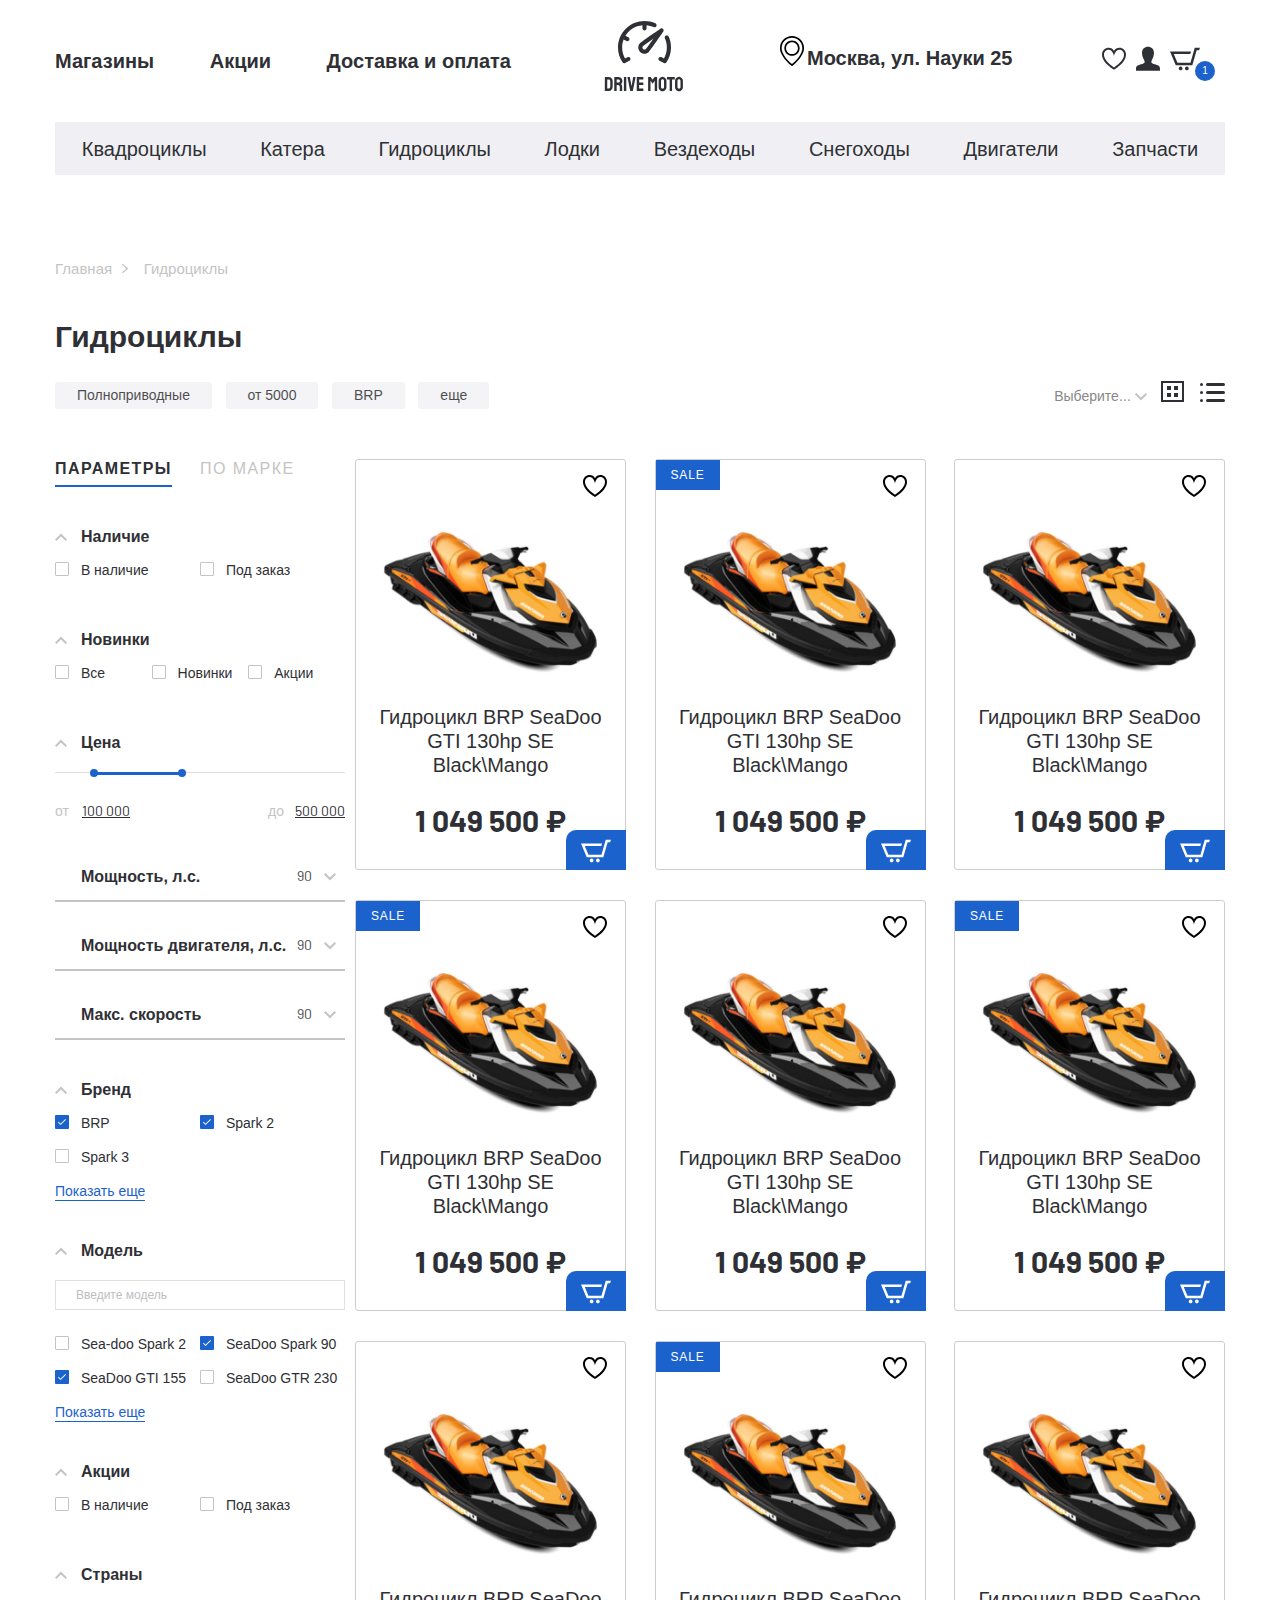
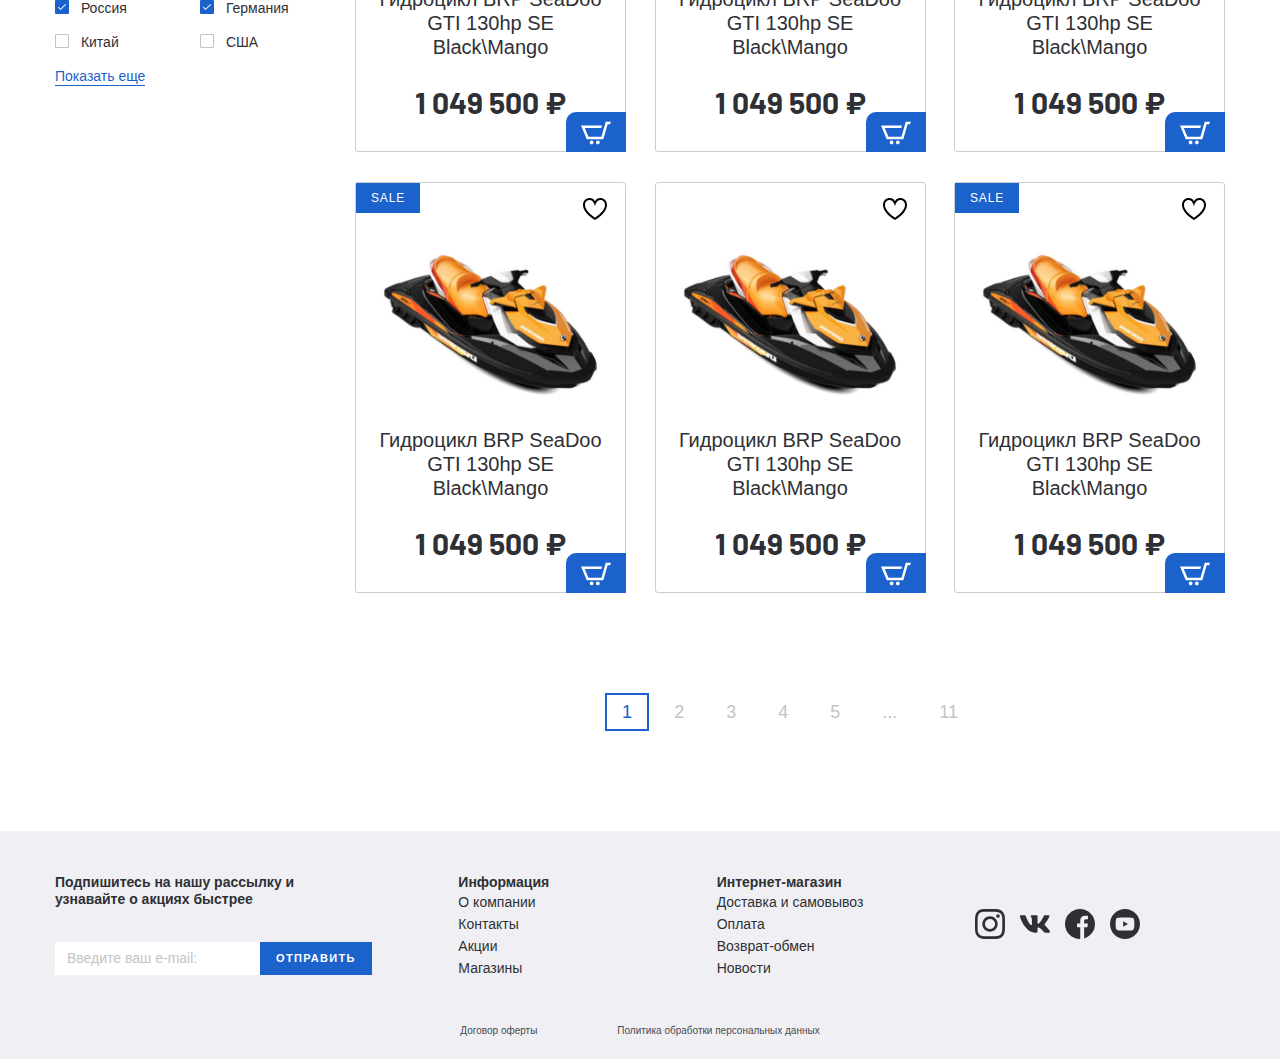
==== catalog.html @ 4fc5234a "add block with shares block at catalog.html" ====
<!DOCTYPE html>
<html lang="ru">

<head>
  <meta charset="UTF-8">
  <meta name="viewport" content="width=device-width, initial-scale=1.0">
  <meta http-equiv="X-UA-Compatible" content="ie=edge">
  <title>Document</title>
  <link href="https://fonts.googleapis.com/css2?family=Barlow:wght@400;700&display=swap" rel="stylesheet">
  <link rel="stylesheet" href="css/normalize.css">
  <link rel="stylesheet" href="css/slick.css">
  <link rel="stylesheet" href="css/fonts.css">
  <link rel="stylesheet" href="css/ion.rangeSlider.min.css">
  <link rel="stylesheet" href="css/jquery.formstyler.css">
  <link rel="stylesheet" href="css/jquery.formstyler.theme.css">
  <link rel="stylesheet" href="css/jquery.rateyo.min.css">
  <link rel="stylesheet" href="css/style.css">
  <link rel="stylesheet" href="css/style.css">
</head>

<body>

  <header class="header">
    <div class="header__top">
      <div class="container">
        <div class="header__top-inner">
          <nav class="menu">
            <ul class="menu__list">
              <li class="menu__item">
                <a class="menu__link" href="#">
                  Магазины
                </a>
              </li>
              <li class="menu__item">
                <a class="menu__link" href="#">
                  Акции
                </a>
              </li>
              <li class="menu__item">
                <a class="menu__link" href="#">
                  Доставка и оплата
                </a>
              </li>
            </ul>
          </nav>
          <a class="logo" href="#">
            <img class="logo__img" src="images/logo.svg" alt="">
          </a>
          <div class="header__box">
            <p class="header__adress">
              Москва, ул. Науки 25
            </p>
            <ul class="user-list">
              <li class="user-list__item">
                <a class="user-list__link" href="#">
                  <img src="images/heart.svg" alt="">
                </a>
              </li>
              <li class="user-list__item">
                <a class="user-list__link" href="#">
                  <img src="images/user.svg" alt="">
                </a>
              </li>
              <li class="user-list__item">
                <a class="user-list__link basket" href="#">
                  <img src="images/basket.svg" alt="">
                  <p class="basket__num">1</p>
                </a>
              </li>
            </ul>
          </div>
        </div>
      </div>
    </div>
    <div class="header__bottom">
      <div class="container">
        <ul class="menu-categories">
          <li class="menu-categories__item">
            <a class="menu-categories__link" href="#">Квадроциклы</a>
          </li>
          <li class="menu-categories__item">
            <a class="menu-categories__link" href="#">Катера</a>
          </li>
          <li class="menu-categories__item">
            <a class="menu-categories__link" href="#">Гидроциклы</a>
          </li>
          <li class="menu-categories__item">
            <a class="menu-categories__link" href="#">Лодки</a>
          </li>
          <li class="menu-categories__item">
            <a class="menu-categories__link" href="#">Вездеходы</a>
          </li>
          <li class="menu-categories__item">
            <a class="menu-categories__link" href="#">Снегоходы</a>
          </li>
          <li class="menu-categories__item">
            <a class="menu-categories__link" href="#">Двигатели</a>
          </li>
          <li class="menu-categories__item">
            <a class="menu-categories__link" href="#">Запчасти</a>
          </li>
        </ul>
      </div>
    </div>
  </header>

  <div class="breadcrumbs">
    <div class="container">
      <ul class="breadcrumbs__list">
        <li class="breadcrumbs__list-item">
          <a href="#">Главная</a>
        </li>
        <li class="breadcrumbs__list-item">
          <span>Гидроциклы</span>
        </li>
      </ul>
    </div>
  </div>

  <section class="catalog">
    <div class="container">
      <h2 class="catalog__title">
        Гидроциклы
      </h2>
      <div class="catalog__filter">
        <div class="catalog__filter-items">
          <button>Полноприводные</button>
          <button>от 5000</button>
          <button>BRP</button>
          <button>еще</button>
        </div>
        <div class="catalog__filter-btn">
          <select class="filter-style">
            <option value=""></option>
            <option value=""></option>
            <option value=""></option>
          </select>
          <button class="catalog__filter-btngrid">
            <svg width="23" height="21" viewBox="0 0 23 21" fill="none" xmlns="http://www.w3.org/2000/svg">
              <rect x="1" y="1" width="21" height="19" stroke="#2F3035" stroke-width="2" />
              <rect x="7" y="6" width="2" height="2" fill="#2F3035" stroke="#2F3035" stroke-width="2" />
              <rect x="7" y="13" width="2" height="2" fill="#2F3035" stroke="#2F3035" stroke-width="2" />
              <rect x="14" y="6" width="2" height="2" fill="#2F3035" stroke="#2F3035" stroke-width="2" />
              <rect x="14" y="13" width="2" height="2" fill="#2F3035" stroke="#2F3035" stroke-width="2" />
            </svg>
          </button>
          <button class="catalog__filter-btnline">
            <svg width="25" height="19" viewBox="0 0 25 19" fill="none" xmlns="http://www.w3.org/2000/svg">
              <g opacity="1">
                <rect x="6" width="19" height="3" rx="1.5" fill="#2F3035" />
                <rect x="6" y="8" width="19" height="3" rx="1.5" fill="#2F3035" />
                <rect x="6" y="16" width="19" height="3" rx="1.5" fill="#2F3035" />
                <rect width="3" height="3" rx="1.5" fill="#2F3035" />
                <rect y="8" width="3" height="3" rx="1.5" fill="#2F3035" />
                <rect y="16" width="3" height="3" rx="1.5" fill="#2F3035" />
              </g>
            </svg>
          </button>
        </div>
      </div>
      <div class="catalog__inner">
        <aside class="catalog__inner-aside aside-filter">
          <div class="tabs-wrapper">
            <div class="tabs aside-filter__tabs">
              <a class="tab aside-filter__tab tab--active" href="#"><span>Параметры</span></a>
              <a class="tab aside-filter__tab" href="#"><span>по марке</span></a>
            </div>
            <div class="tabs-container">
              <div class="tabs-content aside-filter__tabs-content tabs-content--active">

                <form class="aside-filter__form">
                  <ul class="aside-filter__list">
                    <li class="aside-filter__item-drop">
                      <p class="aside-filter__item-title filter__item-drop filter__item-drop--active">Наличие</p>
                      <div class="aside-filter__content">
                        <div class="aside-filter__content-box">
                          <label class="aside-filter__content-label">
                            <input class="filter-style" type="checkbox">
                            В наличие
                          </label>
                        </div>
                        <div class="aside-filter__content-box">
                          <label class="aside-filter__content-label">
                            <input class="filter-style" type="checkbox">
                            Под заказ
                          </label>
                        </div>
                      </div>
                    </li>
                    <li class="aside-filter__item-drop">
                      <p class="aside-filter__item-title filter__item-drop filter__item-drop--active">Новинки</p>
                      <div class="aside-filter__content aside-filter__content-radio">
                        <div class="aside-filter__content-box">
                          <label class="aside-filter__content-label">
                            <input class="filter-style" name="radio" type="radio">
                            Все
                          </label>
                        </div>
                        <div class="aside-filter__content-box">
                          <label class="aside-filter__content-label">
                            <input class="filter-style" name="radio" type="radio">
                            Новинки
                          </label>
                        </div>
                        <div class="aside-filter__content-box">
                          <label class="aside-filter__content-label">
                            <input class="filter-style" name="radio" type="radio">
                            Акции
                          </label>
                        </div>
                      </div>
                    </li>
                    <li class="aside-filter__item-drop">
                      <p class="aside-filter__item-title filter__item-drop filter__item-drop--active">Цена</p>
                      <div class="aside-filter__content">
                        <input type="text" class="js-range-slider" name="my_range" value="" data-min="100000" data-max="500000" data-from="150000" data-to="275000"/>
                      </div>
                    </li>
                    <li class="aside-filter__item-list">

                      <div class="filter__item-list">
                        <p class="filter__item-listtitle">
                          Мощность, л.с.
                        </p>
                        <select class="filter-style filter__item-listselect">
                          <option>90</option>
                          <option>130</option>
                          <option>154</option>
                          <option>230</option>
                        </select>
                      </div>
                      
                      <div class="filter__item-list">
                        <p class="filter__item-listtitle">
                          Мощность двигателя, л.с.
                        </p>
                        <select class="filter-style filter__item-listselect">
                          <option>90</option>
                          <option>130</option>
                          <option>154</option>
                          <option>230</option>
                        </select>
                      </div>

                      <div class="filter__item-list">
                        <p class="filter__item-listtitle">
                          Макс. скорость
                        </p>
                        <select class="filter-style filter__item-listselect">
                          <option>90</option>
                          <option>130</option>
                          <option>154</option>
                          <option>230</option>
                        </select>
                      </div>
                      
                    </li>


                    <li class="aside-filter__item-drop">
                      <p class="aside-filter__item-title filter__item-drop filter__item-drop--active">Бренд</p>
                      <div class="aside-filter__content">
                        <div class="aside-filter__content-box">
                          <label class="aside-filter__content-label">
                            <input class="filter-style" type="checkbox" checked>
                            BRP
                          </label>
                        </div>
                        <div class="aside-filter__content-box">
                          <label class="aside-filter__content-label">
                            <input class="filter-style" type="checkbox" checked>
                            Spark 2
                          </label>
                        </div>
                        <div class="aside-filter__content-box">
                          <label class="aside-filter__content-label">
                            <input class="filter-style" type="checkbox">
                            Spark 3
                          </label>
                        </div>
                        <div class="filter-more">
                          <button class="filter-more__btn" href="#">Показать еще</button>
                        </div>
                      </div>
                    </li>


                    <li class="aside-filter__item-drop">
                      <p class="aside-filter__item-title filter__item-drop filter__item-drop--active">Модель</p>
                      <div class="aside-filter__content">
                        <input class="filter-search" type="text" placeholder="Введите модель ">
                        <div class="aside-filter__content-box">
                          <label class="aside-filter__content-label">
                            <input class="filter-style" type="checkbox">
                            Sea-doo Spark 2
                          </label>
                        </div>
                        <div class="aside-filter__content-box">
                          <label class="aside-filter__content-label">
                            <input class="filter-style" type="checkbox" checked>
                            SeaDoo Spark 90 
                          </label>
                        </div>
                        <div class="aside-filter__content-box">
                          <label class="aside-filter__content-label">
                            <input class="filter-style" type="checkbox" checked>
                            SeaDoo GTI 155 
                          </label>
                        </div>
                        <div class="aside-filter__content-box">
                          <label class="aside-filter__content-label">
                            <input class="filter-style" type="checkbox">
                            SeaDoo GTR 230 
                          </label>
                        </div>
                        <div class="filter-more">
                          <button class="filter-more__btn" href="#">Показать еще</button>
                        </div>
                      </div>
                    </li>


                    <li class="aside-filter__item-drop">
                      <p class="aside-filter__item-title filter__item-drop filter__item-drop--active">Акции</p>
                      <div class="aside-filter__content">
                        <div class="aside-filter__content-box">
                          <label class="aside-filter__content-label">
                            <input class="filter-style" type="checkbox">
                            В наличие
                          </label>
                        </div>
                        <div class="aside-filter__content-box">
                          <label class="aside-filter__content-label">
                            <input class="filter-style" type="checkbox">
                            Под заказ
                          </label>
                        </div>
                      </div>
                    </li>


                    <li class="aside-filter__item-drop">
                      <p class="aside-filter__item-title filter__item-drop filter__item-drop--active">Страны</p>
                      <div class="aside-filter__content">
                        <div class="aside-filter__content-box">
                          <label class="aside-filter__content-label">
                            <input class="filter-style" type="checkbox" checked>
                            Россия
                          </label>
                        </div>
                        <div class="aside-filter__content-box">
                          <label class="aside-filter__content-label">
                            <input class="filter-style" type="checkbox" checked>
                            Германия
                          </label>
                        </div>
                        <div class="aside-filter__content-box">
                          <label class="aside-filter__content-label">
                            <input class="filter-style" type="checkbox">
                            Китай
                          </label>
                        </div>
                        <div class="aside-filter__content-box">
                          <label class="aside-filter__content-label">
                            <input class="filter-style" type="checkbox">
                            CША
                          </label>
                        </div>
                        <div class="filter-more">
                          <button class="filter-more__btn" href="#">Показать еще</button>
                        </div>
                      </div>
                    </li>
                  </ul>
                </form>

              </div>
              <div class="tabs-content aside-filter__tabs-content">content-2</div>
            </div>
          </div>
        </aside>
        <div class="catalog__inner-list">
          <div class="product-item__wrapper">
            <button class="product-item__favorite"></button>
            <button class="product-item__basket">
              <img src="images/basket-white.svg" alt="">
            </button>
            <a class="product-item__notify-link" href="#">
              <span>Сообщить о поступлении</span>
            </a>
            <a class="product-item" href="#">
              <p class="product-item__hover-text">
                посмотреть товар
              </p>
              <img class="product-item__img" src="images/content/gidrotsikl-1.png" alt="">
              <h4 class="product-item__title">
                Гидроцикл BRP SeaDoo GTI 130hp SE Black\Mango
              </h4>
              <p class="price product-item__price">
                1 049 500 ₽
              </p>
              <p class="product-item__notify-text">
                нет в наличии
              </p>
            </a>
          </div>
          <div class="product-item__wrapper">
            <button class="product-item__favorite"></button>
            <button class="product-item__basket">
              <img src="images/basket-white.svg" alt="">
            </button>
            <a class="product-item__notify-link" href="#">
              <span>Сообщить о поступлении</span>
            </a>
            <a class="product-item product-item--sale" href="#">
              <p class="product-item__hover-text">
                посмотреть товар
              </p>
              <img class="product-item__img" src="images/content/gidrotsikl-1.png" alt="">
              <h4 class="product-item__title">
                Гидроцикл BRP SeaDoo GTI 130hp SE Black\Mango
              </h4>
              <p class="price product-item__price">
                1 049 500 ₽
              </p>
              <p class="product-item__notify-text">
                нет в наличии
              </p>
            </a>
          </div>
          <div class="product-item__wrapper">
            <button class="product-item__favorite"></button>
            <button class="product-item__basket">
              <img src="images/basket-white.svg" alt="">
            </button>
            <a class="product-item__notify-link" href="#">
              <span>Сообщить о поступлении</span>
            </a>
            <a class="product-item" href="#">
              <p class="product-item__hover-text">
                посмотреть товар
              </p>
              <img class="product-item__img" src="images/content/gidrotsikl-1.png" alt="">
              <h4 class="product-item__title">
                Гидроцикл BRP SeaDoo GTI 130hp SE Black\Mango
              </h4>
              <p class="price product-item__price">
                1 049 500 ₽
              </p>
              <p class="product-item__notify-text">
                нет в наличии
              </p>
            </a>
          </div>
          <div class="product-item__wrapper">
            <button class="product-item__favorite"></button>
            <button class="product-item__basket">
              <img src="images/basket-white.svg" alt="">
            </button>
            <a class="product-item__notify-link" href="#">
              <span>Сообщить о поступлении</span>
            </a>
            <a class="product-item product-item--sale" href="#">
              <p class="product-item__hover-text">
                посмотреть товар
              </p>
              <img class="product-item__img" src="images/content/gidrotsikl-1.png" alt="">
              <h4 class="product-item__title">
                Гидроцикл BRP SeaDoo GTI 130hp SE Black\Mango
              </h4>
              <p class="price product-item__price">
                1 049 500 ₽
              </p>
              <p class="product-item__notify-text">
                нет в наличии
              </p>
            </a>
          </div>
          <div class="product-item__wrapper">
            <button class="product-item__favorite"></button>
            <button class="product-item__basket">
              <img src="images/basket-white.svg" alt="">
            </button>
            <a class="product-item__notify-link" href="#">
              <span>Сообщить о поступлении</span>
            </a>
            <a class="product-item" href="#">
              <p class="product-item__hover-text">
                посмотреть товар
              </p>
              <img class="product-item__img" src="images/content/gidrotsikl-1.png" alt="">
              <h4 class="product-item__title">
                Гидроцикл BRP SeaDoo GTI 130hp SE Black\Mango
              </h4>
              <p class="price product-item__price">
                1 049 500 ₽
              </p>
              <p class="product-item__notify-text">
                нет в наличии
              </p>
            </a>
          </div>
          <div class="product-item__wrapper">
            <button class="product-item__favorite"></button>
            <button class="product-item__basket">
              <img src="images/basket-white.svg" alt="">
            </button>
            <a class="product-item__notify-link" href="#">
              <span>Сообщить о поступлении</span>
            </a>
            <a class="product-item product-item--sale" href="#">
              <p class="product-item__hover-text">
                посмотреть товар
              </p>
              <img class="product-item__img" src="images/content/gidrotsikl-1.png" alt="">
              <h4 class="product-item__title">
                Гидроцикл BRP SeaDoo GTI 130hp SE Black\Mango
              </h4>
              <p class="price product-item__price">
                1 049 500 ₽
              </p>
              <p class="product-item__notify-text">
                нет в наличии
              </p>
            </a>
          </div>
          <div class="product-item__wrapper">
            <button class="product-item__favorite"></button>
            <button class="product-item__basket">
              <img src="images/basket-white.svg" alt="">
            </button>
            <a class="product-item__notify-link" href="#">
              <span>Сообщить о поступлении</span>
            </a>
            <a class="product-item" href="#">
              <p class="product-item__hover-text">
                посмотреть товар
              </p>
              <img class="product-item__img" src="images/content/gidrotsikl-1.png" alt="">
              <h4 class="product-item__title">
                Гидроцикл BRP SeaDoo GTI 130hp SE Black\Mango
              </h4>
              <p class="price product-item__price">
                1 049 500 ₽
              </p>
              <p class="product-item__notify-text">
                нет в наличии
              </p>
            </a>
          </div>
          <div class="product-item__wrapper">
            <button class="product-item__favorite"></button>
            <button class="product-item__basket">
              <img src="images/basket-white.svg" alt="">
            </button>
            <a class="product-item__notify-link" href="#">
              <span>Сообщить о поступлении</span>
            </a>
            <a class="product-item product-item--sale" href="#">
              <p class="product-item__hover-text">
                посмотреть товар
              </p>
              <img class="product-item__img" src="images/content/gidrotsikl-1.png" alt="">
              <h4 class="product-item__title">
                Гидроцикл BRP SeaDoo GTI 130hp SE Black\Mango
              </h4>
              <p class="price product-item__price">
                1 049 500 ₽
              </p>
              <p class="product-item__notify-text">
                нет в наличии
              </p>
            </a>
          </div>
          <div class="product-item__wrapper">
            <button class="product-item__favorite"></button>
            <button class="product-item__basket">
              <img src="images/basket-white.svg" alt="">
            </button>
            <a class="product-item__notify-link" href="#">
              <span>Сообщить о поступлении</span>
            </a>
            <a class="product-item" href="#">
              <p class="product-item__hover-text">
                посмотреть товар
              </p>
              <img class="product-item__img" src="images/content/gidrotsikl-1.png" alt="">
              <h4 class="product-item__title">
                Гидроцикл BRP SeaDoo GTI 130hp SE Black\Mango
              </h4>
              <p class="price product-item__price">
                1 049 500 ₽
              </p>
              <p class="product-item__notify-text">
                нет в наличии
              </p>
            </a>
          </div>
          <div class="product-item__wrapper">
            <button class="product-item__favorite"></button>
            <button class="product-item__basket">
              <img src="images/basket-white.svg" alt="">
            </button>
            <a class="product-item__notify-link" href="#">
              <span>Сообщить о поступлении</span>
            </a>
            <a class="product-item product-item--sale" href="#">
              <p class="product-item__hover-text">
                посмотреть товар
              </p>
              <img class="product-item__img" src="images/content/gidrotsikl-1.png" alt="">
              <h4 class="product-item__title">
                Гидроцикл BRP SeaDoo GTI 130hp SE Black\Mango
              </h4>
              <p class="price product-item__price">
                1 049 500 ₽
              </p>
              <p class="product-item__notify-text">
                нет в наличии
              </p>
            </a>
          </div>
          <div class="product-item__wrapper">
            <button class="product-item__favorite"></button>
            <button class="product-item__basket">
              <img src="images/basket-white.svg" alt="">
            </button>
            <a class="product-item__notify-link" href="#">
              <span>Сообщить о поступлении</span>
            </a>
            <a class="product-item" href="#">
              <p class="product-item__hover-text">
                посмотреть товар
              </p>
              <img class="product-item__img" src="images/content/gidrotsikl-1.png" alt="">
              <h4 class="product-item__title">
                Гидроцикл BRP SeaDoo GTI 130hp SE Black\Mango
              </h4>
              <p class="price product-item__price">
                1 049 500 ₽
              </p>
              <p class="product-item__notify-text">
                нет в наличии
              </p>
            </a>
          </div>
          <div class="product-item__wrapper">
            <button class="product-item__favorite"></button>
            <button class="product-item__basket">
              <img src="images/basket-white.svg" alt="">
            </button>
            <a class="product-item__notify-link" href="#">
              <span>Сообщить о поступлении</span>
            </a>
            <a class="product-item product-item--sale" href="#">
              <p class="product-item__hover-text">
                посмотреть товар
              </p>
              <img class="product-item__img" src="images/content/gidrotsikl-1.png" alt="">
              <h4 class="product-item__title">
                Гидроцикл BRP SeaDoo GTI 130hp SE Black\Mango
              </h4>
              <p class="price product-item__price">
                1 049 500 ₽
              </p>
              <p class="product-item__notify-text">
                нет в наличии
              </p>
            </a>
          </div>

          <div class="pagination">
            <ul class="pagination-list">
              <li class="pagination-list__item active"><a href="#">1</a></li>
              <li class="pagination-list__item"><a href="#">2</a></li>
              <li class="pagination-list__item"><a href="#">3</a></li>
              <li class="pagination-list__item"><a href="#">4</a></li>
              <li class="pagination-list__item"><a href="#">5</a></li>
              <li class="pagination-list__item pagination-list__item--dots"><span>...</span></li>
              <li class="pagination-list__item"><a href="#">11</a></li>
            </ul>
          </div>

        </div>

      </div>
    </div>
  </section>

  <footer class="footer">
    <div class="container">
      <div class="footer__top">
        <div class="footer__top-inner">
          <div class="footer__top-item footer__top-newsletter">
            <h6 class="footer__top-title">
              Подпишитесь на нашу рассылку
              и узнавайте о акциях быстрее
            </h6>
            <form class="footer-form">
              <input class="footer-form__input" type="text" placeholder="Введите ваш e-mail:">
              <button class="footer-form__btn" type="submit">Отправить</button>
            </form>
          </div>
          <div class="footer__top-item">
            <h6 class="footer__top-title">
              Информация
            </h6>
            <ul class="footer-list">
              <li class="footer-list__item"><a href="#">О компании</a></li>
              <li class="footer-list__item"><a href="#">Контакты</a></li>
              <li class="footer-list__item"><a href="#">Акции</a></li>
              <li class="footer-list__item"><a href="#">Магазины</a></li>
            </ul>
          </div>
          <div class="footer__top-item">
            <h6 class="footer__top-title">
              Интернет-магазин
            </h6>
            <ul class="footer-list">
              <li class="footer-list__item"><a href="#">Доставка и самовывоз</a></li>
              <li class="footer-list__item"><a href="#">Оплата</a></li>
              <li class="footer-list__item"><a href="#">Возврат-обмен</a></li>
              <li class="footer-list__item"><a href="#">Новости</a></li>
            </ul>
          </div>
          <div class="footer__top-item footer__top-social">
            <ul class="social-list">
              <li class="social-list__item">
                <a href="#">
                  <img src="images/instagram.svg" alt="">
                </a>
              </li>
              <li class="social-list__item">
                <a href="#">
                  <img src="images/vkontakte.svg" alt="">
                </a>
              </li>
              <li class="social-list__item">
                <a href="#">
                  <img src="images/facebook.svg" alt="">
                </a>
              </li>
              <li class="social-list__item">
                <a href="#">
                  <img src="images/youtube.svg" alt="">
                </a>
              </li>
            </ul>
          </div>
        </div>
      </div>
      <div class="footer__bottom">
        <a class="footer__bottom-link" href="">
          Договор оферты
        </a>
        <a class="footer__bottom-link" href="">
          Политика обработки персональных данных
        </a>
      </div>
    </div>
  </footer>

  <script src="https://ajax.googleapis.com/ajax/libs/jquery/3.4.1/jquery.min.js"></script>
  <script src="js/slick.min.js"></script>
  <script src="js/ion.rangeSlider.min.js"></script>
  <script src="js/jquery.formstyler.min.js"></script>
  <script src="js/jquery.rateyo.min.js"></script>
  <script src="js/main.js"></script>
</body>

</html>

<!-- <div class="tabs-wrapper">
  <div class="tabs">
    <a class="tab tab--active" href="#"></a>
  </div>
  <div class="tabs-container">
    <div class="tabs-content"></div>
  </div>
</div> -->
---- css/fonts.css ----
@font-face{
  font-family: 'SFProDisplay-Regular', sans-serif;
  src: url('../fonts/SFProDisplay-Regular.woff2') format(woff2),
       url('../fonts/SFProDisplay-Regular.woff2') format(woff);
  font-weight: 400;
  font-style: normal;
  font-display: swap;
}

@font-face{
  font-family: 'SFProDisplay-Medium', sans-serif;
  src: url('../fonts/SFProDisplay-Medium.woff2') format(woff2),
       url('../fonts/SFProDisplay-Medium.woff2') format(woff);
  font-weight: 500;
  font-style: normal;
  font-display: swap;
}

@font-face{
  font-family: 'SFProDisplay-Semibold', sans-serif;
  src: url('../fonts/SFProDisplay-Semibold.woff2') format(woff2),
       url('../fonts/SFProDisplay-Semibold.woff2') format(woff);
  font-weight: 600;
  font-style: normal;
  font-display: swap;
}

@font-face{
  font-family: 'SFProDisplay-Bold', sans-serif;
  src: url('../fonts/SFProDisplay-Bold.woff2') format(woff2),
       url('../fonts/SFProDisplay-Bold.woff2') format(woff);
  font-weight: 700;
  font-style: normal;
  font-display: swap;
}
---- css/ion.rangeSlider.min.css ----
/*!Ion.RangeSlider, 2.3.1, © Denis Ineshin, 2010 - 2019, IonDen.com, Build date: 2019-12-19 16:51:02*/.irs{position:relative;display:block;-webkit-touch-callout:none;-webkit-user-select:none;-khtml-user-select:none;-moz-user-select:none;-ms-user-select:none;user-select:none;font-size:12px;font-family:Arial,sans-serif}.irs-line{position:relative;display:block;overflow:hidden;outline:none !important}.irs-bar{position:absolute;display:block;left:0;width:0}.irs-shadow{position:absolute;display:none;left:0;width:0}.irs-handle{position:absolute;display:block;box-sizing:border-box;cursor:default;z-index:1}.irs-handle.type_last{z-index:2}.irs-min,.irs-max{position:absolute;display:block;cursor:default}.irs-min{left:0}.irs-max{right:0}.irs-from,.irs-to,.irs-single{position:absolute;display:block;top:0;left:0;cursor:default;white-space:nowrap}.irs-grid{position:absolute;display:none;bottom:0;left:0;width:100%;height:20px}.irs-with-grid .irs-grid{display:block}.irs-grid-pol{position:absolute;top:0;left:0;width:1px;height:8px;background:#000}.irs-grid-pol.small{height:4px}.irs-grid-text{position:absolute;bottom:0;left:0;white-space:nowrap;text-align:center;font-size:9px;line-height:9px;padding:0 3px;color:#000}.irs-disable-mask{position:absolute;display:block;top:0;left:-1%;width:102%;height:100%;cursor:default;background:rgba(0,0,0,0);z-index:2}.lt-ie9 .irs-disable-mask{background:#000;filter:alpha(opacity=0);cursor:not-allowed}.irs-disabled{opacity:.4}.irs-hidden-input{position:absolute !important;display:block !important;top:0 !important;left:0 !important;width:0 !important;height:0 !important;font-size:0 !important;line-height:0 !important;padding:0 !important;margin:0 !important;overflow:hidden;outline:none !important;z-index:-9999 !important;background:none !important;border-style:solid !important;border-color:transparent !important}.irs--flat{height:40px}.irs--flat.irs-with-grid{height:60px}.irs--flat .irs-line{top:25px;height:12px;background-color:#e1e4e9;border-radius:4px}.irs--flat .irs-bar{top:25px;height:12px;background-color:#ed5565}.irs--flat .irs-bar--single{border-radius:4px 0 0 4px}.irs--flat .irs-shadow{height:1px;bottom:16px;background-color:#e1e4e9}.irs--flat .irs-handle{top:22px;width:16px;height:18px;background-color:transparent}.irs--flat .irs-handle>i:first-child{position:absolute;display:block;top:0;left:50%;width:2px;height:100%;margin-left:-1px;background-color:#da4453}.irs--flat .irs-handle.state_hover>i:first-child,.irs--flat .irs-handle:hover>i:first-child{background-color:#a43540}.irs--flat .irs-min,.irs--flat .irs-max{top:0;padding:1px 3px;color:#999;font-size:10px;line-height:1.333;text-shadow:none;background-color:#e1e4e9;border-radius:4px}.irs--flat .irs-from,.irs--flat .irs-to,.irs--flat .irs-single{color:white;font-size:10px;line-height:1.333;text-shadow:none;padding:1px 5px;background-color:#ed5565;border-radius:4px}.irs--flat .irs-from:before,.irs--flat .irs-to:before,.irs--flat .irs-single:before{position:absolute;display:block;content:"";bottom:-6px;left:50%;width:0;height:0;margin-left:-3px;overflow:hidden;border:3px solid transparent;border-top-color:#ed5565}.irs--flat .irs-grid-pol{background-color:#e1e4e9}.irs--flat .irs-grid-text{color:#999}.irs--big{height:55px}.irs--big.irs-with-grid{height:70px}.irs--big .irs-line{top:33px;height:12px;background-color:white;background:linear-gradient(to bottom, #ddd -50%, white 150%);border:1px solid #ccc;border-radius:12px}.irs--big .irs-bar{top:33px;height:12px;background-color:#92bce0;border:1px solid #428bca;background:linear-gradient(to bottom, #ffffff 0%, #428bca 30%, #b9d4ec 100%);box-shadow:inset 0 0 1px 1px rgba(255,255,255,0.5)}.irs--big .irs-bar--single{border-radius:12px 0 0 12px}.irs--big .irs-shadow{height:1px;bottom:16px;background-color:rgba(66,139,202,0.5)}.irs--big .irs-handle{top:25px;width:30px;height:30px;border:1px solid rgba(0,0,0,0.3);background-color:#cbcfd5;background:linear-gradient(to bottom, white 0%, #B4B9BE 30%, white 100%);box-shadow:1px 1px 2px rgba(0,0,0,0.2),inset 0 0 3px 1px white;border-radius:30px}.irs--big .irs-handle.state_hover,.irs--big .irs-handle:hover{border-color:rgba(0,0,0,0.45);background-color:#939ba7;background:linear-gradient(to bottom, white 0%, #919BA5 30%, white 100%)}.irs--big .irs-min,.irs--big .irs-max{top:0;padding:1px 5px;color:white;text-shadow:none;background-color:#9f9f9f;border-radius:3px}.irs--big .irs-from,.irs--big .irs-to,.irs--big .irs-single{color:white;text-shadow:none;padding:1px 5px;background-color:#428bca;background:linear-gradient(to bottom, #428bca 0%, #3071a9 100%);border-radius:3px}.irs--big .irs-grid-pol{background-color:#428bca}.irs--big .irs-grid-text{color:#428bca}.irs--modern{height:55px}.irs--modern.irs-with-grid{height:55px}.irs--modern .irs-line{top:25px;height:5px;background-color:#d1d6e0;background:linear-gradient(to bottom, #e0e4ea 0%, #d1d6e0 100%);border:1px solid #a3adc1;border-bottom-width:0;border-radius:5px}.irs--modern .irs-bar{top:25px;height:5px;background:#20b426;background:linear-gradient(to bottom, #20b426 0%, #18891d 100%)}.irs--modern .irs-bar--single{border-radius:5px 0 0 5px}.irs--modern .irs-shadow{height:1px;bottom:21px;background-color:rgba(209,214,224,0.5)}.irs--modern .irs-handle{top:37px;width:12px;height:13px;border:1px solid #a3adc1;border-top-width:0;box-shadow:1px 1px 1px rgba(0,0,0,0.1);border-radius:0 0 3px 3px}.irs--modern .irs-handle>i:nth-child(1){position:absolute;display:block;top:-4px;left:1px;width:6px;height:6px;border:1px solid #a3adc1;background:white;transform:rotate(45deg)}.irs--modern .irs-handle>i:nth-child(2){position:absolute;display:block;box-sizing:border-box;top:0;left:0;width:10px;height:12px;background:#e9e6e6;background:linear-gradient(to bottom, white 0%, #e9e6e6 100%);border-radius:0 0 3px 3px}.irs--modern .irs-handle>i:nth-child(3){position:absolute;display:block;box-sizing:border-box;top:3px;left:3px;width:4px;height:5px;border-left:1px solid #a3adc1;border-right:1px solid #a3adc1}.irs--modern .irs-handle.state_hover,.irs--modern .irs-handle:hover{border-color:#7685a2;background:#c3c7cd;background:linear-gradient(to bottom, #ffffff 0%, #919ba5 30%, #ffffff 100%)}.irs--modern .irs-handle.state_hover>i:nth-child(1),.irs--modern .irs-handle:hover>i:nth-child(1){border-color:#7685a2}.irs--modern .irs-handle.state_hover>i:nth-child(3),.irs--modern .irs-handle:hover>i:nth-child(3){border-color:#48536a}.irs--modern .irs-min,.irs--modern .irs-max{top:0;font-size:10px;line-height:1.333;text-shadow:none;padding:1px 5px;color:white;background-color:#d1d6e0;border-radius:5px}.irs--modern .irs-from,.irs--modern .irs-to,.irs--modern .irs-single{font-size:10px;line-height:1.333;text-shadow:none;padding:1px 5px;background-color:#20b426;color:white;border-radius:5px}.irs--modern .irs-from:before,.irs--modern .irs-to:before,.irs--modern .irs-single:before{position:absolute;display:block;content:"";bottom:-6px;left:50%;width:0;height:0;margin-left:-3px;overflow:hidden;border:3px solid transparent;border-top-color:#20b426}.irs--modern .irs-grid{height:25px}.irs--modern .irs-grid-pol{background-color:#dedede}.irs--modern .irs-grid-text{color:silver;font-size:13px}.irs--sharp{height:50px;font-size:12px;line-height:1}.irs--sharp.irs-with-grid{height:57px}.irs--sharp .irs-line{top:30px;height:2px;background-color:black;border-radius:2px}.irs--sharp .irs-bar{top:30px;height:2px;background-color:#ee22fa}.irs--sharp .irs-bar--single{border-radius:2px 0 0 2px}.irs--sharp .irs-shadow{height:1px;bottom:21px;background-color:rgba(0,0,0,0.5)}.irs--sharp .irs-handle{top:25px;width:10px;height:10px;background-color:#a804b2}.irs--sharp .irs-handle>i:first-child{position:absolute;display:block;top:100%;left:0;width:0;height:0;border:5px solid transparent;border-top-color:#a804b2}.irs--sharp .irs-handle.state_hover,.irs--sharp .irs-handle:hover{background-color:black}.irs--sharp .irs-handle.state_hover>i:first-child,.irs--sharp .irs-handle:hover>i:first-child{border-top-color:black}.irs--sharp .irs-min,.irs--sharp .irs-max{color:white;font-size:14px;line-height:1;top:0;padding:3px 4px;opacity:.4;background-color:#a804b2;border-radius:2px}.irs--sharp .irs-from,.irs--sharp .irs-to,.irs--sharp .irs-single{font-size:14px;line-height:1;text-shadow:none;padding:3px 4px;background-color:#a804b2;color:white;border-radius:2px}.irs--sharp .irs-from:before,.irs--sharp .irs-to:before,.irs--sharp .irs-single:before{position:absolute;display:block;content:"";bottom:-6px;left:50%;width:0;height:0;margin-left:-3px;overflow:hidden;border:3px solid transparent;border-top-color:#a804b2}.irs--sharp .irs-grid{height:25px}.irs--sharp .irs-grid-pol{background-color:#dedede}.irs--sharp .irs-grid-text{color:silver;font-size:13px}.irs--round{height:50px}.irs--round.irs-with-grid{height:65px}.irs--round .irs-line{top:36px;height:4px;background-color:#dee4ec;border-radius:4px}.irs--round .irs-bar{top:36px;height:4px;background-color:#006cfa}.irs--round .irs-bar--single{border-radius:4px 0 0 4px}.irs--round .irs-shadow{height:4px;bottom:21px;background-color:rgba(222,228,236,0.5)}.irs--round .irs-handle{top:26px;width:24px;height:24px;border:4px solid #006cfa;background-color:white;border-radius:24px;box-shadow:0 1px 3px rgba(0,0,255,0.3)}.irs--round .irs-handle.state_hover,.irs--round .irs-handle:hover{background-color:#f0f6ff}.irs--round .irs-min,.irs--round .irs-max{color:#333;font-size:14px;line-height:1;top:0;padding:3px 5px;background-color:rgba(0,0,0,0.1);border-radius:4px}.irs--round .irs-from,.irs--round .irs-to,.irs--round .irs-single{font-size:14px;line-height:1;text-shadow:none;padding:3px 5px;background-color:#006cfa;color:white;border-radius:4px}.irs--round .irs-from:before,.irs--round .irs-to:before,.irs--round .irs-single:before{position:absolute;display:block;content:"";bottom:-6px;left:50%;width:0;height:0;margin-left:-3px;overflow:hidden;border:3px solid transparent;border-top-color:#006cfa}.irs--round .irs-grid{height:25px}.irs--round .irs-grid-pol{background-color:#dedede}.irs--round .irs-grid-text{color:silver;font-size:13px}.irs--square{height:50px}.irs--square.irs-with-grid{height:60px}.irs--square .irs-line{top:31px;height:4px;background-color:#dedede}.irs--square .irs-bar{top:31px;height:4px;background-color:black}.irs--square .irs-shadow{height:2px;bottom:21px;background-color:#dedede}.irs--square .irs-handle{top:25px;width:16px;height:16px;border:3px solid black;background-color:white;-webkit-transform:rotate(45deg);-ms-transform:rotate(45deg);transform:rotate(45deg)}.irs--square .irs-handle.state_hover,.irs--square .irs-handle:hover{background-color:#f0f6ff}.irs--square .irs-min,.irs--square .irs-max{color:#333;font-size:14px;line-height:1;top:0;padding:3px 5px;background-color:rgba(0,0,0,0.1)}.irs--square .irs-from,.irs--square .irs-to,.irs--square .irs-single{font-size:14px;line-height:1;text-shadow:none;padding:3px 5px;background-color:black;color:white}.irs--square .irs-grid{height:25px}.irs--square .irs-grid-pol{background-color:#dedede}.irs--square .irs-grid-text{color:silver;font-size:11px}
---- css/style.css ----
html{
  box-sizing: border-box;
}

*, *::before, *::after{
  box-sizing: inherit;
}

a{
  text-decoration: none;
  color: inherit;
  display: inline-block;
}

ul, 
li{
  margin: 0;
  padding: 0;
  list-style: none;
}

h1, h2, h3, h4, h5, h6{
  margin: 0;
}

p{
  margin: 0;
}

.page-section{
  margin-bottom: 80px;
}

body{
  color: #2F3035;
  font-family: 'SFProDisplay-Regular', sans-serif;
  font-size: 20px;
  line-height: 24px;
  font-weight: 400;
}

.container{
  max-width: 1200px;
  padding: 0 15px;
  margin: 0 auto;
}

.header__top-inner{
  display:flex;
  justify-content: space-between;
  align-items: center;
  min-height: 122px;
  font-family: 'SFProDisplay-Bold', sans-serif;
  font-weight: 700;
}

.menu__item{
  display: inline-block;
}

.menu__item + .menu__item{
  padding-left: 50px;
}

.header__box{
  display: flex;
}

.header__adress{
  margin-right: 60px;
  width: 265px;
  padding-left: 30px;
  position: relative;
}

.header__adress::before{
  content: "";
  position: absolute;
  background-image: url('../images/adress-icon.svg');
  width: 30px;
  height: 30px;
  left: 0;
  top: -10px;
}

.user-list__item{
  padding-right: 10px;
}

.user-list{
  margin-right: 15px;
  display: flex;
  align-items: center;
}

.basket{
  position: relative;
}

.basket__num{
  position: absolute;
  font-family: 'SFProDisplay-Medium', sans-serif;
  font-weight: 500;
  color: #fff;
  font-size: 10px;
  line-height: 20px;
  width: 20px;
  height: 20px;
  background-color: #1C62CD;
  border-radius: 50%;
  text-align: center;
  bottom: -5px;
  right: -15px;
}

.header__bottom{
  margin-bottom: 80px;
}

.menu-categories{
  background-color: #F0F0F4;
  display: flex;
  justify-content: space-around;
  align-items: center;
  min-height: 53px;
}

.menu-categories__link{
  transition: all .3s;
  font-weight: 400;
  padding: 15px 0 14px;
  position: relative;
}

.menu-categories__link::before{
  content: "";
  position: absolute;
  width: 0;
  right: 0;
  background-color: #1C62CD;
  height: 3px;
  bottom: -2px;
  transition: all .3s;
  left: auto;
}

.menu-categories__link:hover{
  color: #000;
}

.menu-categories__link:hover::before{
  width: 100%;
  right: auto;
  left: 0;
}

.banner-section__inner{
  display: flex;
  justify-content: space-between;
}

.banner-section__slider{
  max-width: 870px;
}

.banner-section__slider-btn,
.product-slider__slider-btn{
  position: absolute;
  top: 50%;
  transform: translateY(-50%);
  background-color: transparent;
  border: none;
  margin: 0;
  padding: 0;
  z-index: 5;
  cursor: pointer;
}

.banner-section__slider-btnprev{
  left: 20px;
}

.banner-section__slider-btnnext{
  right: 20px;
}

.slick-dots{
  position: absolute;
  bottom: 40px;
  left: 0;
  right: 0;
  text-align: center;
}

.slick-dots li{
  display: inline-block;
  padding: 0 5px;
}

.slick-dots button{
  padding: 0;
  font-size: 0;
  margin: 0;
  width: 11px;
  height: 11px;
  border: 1px solid #fff;
  border-radius: 50%;
  background-color: transparent;
}

.slick-active li button{
  background-color: #fff;
}

.sale-item{
  max-width: 265px;
  text-align: center;
  border: 1px solid #CDCDCD;
  border-radius: 3px;
  display: flex;
  flex-direction: column;
  justify-content: space-between;
}

.sale-item__top{
  display: flex;
  justify-content: space-between;
  align-items: flex-start;
}

.sale-item__info{
  color: #fff;
  background-color: #1C62CD;
  padding: 8px 20px;
  text-transform: uppercase;
  font-size: 12px;
  line-height: 15px;
  letter-spacing: 0.1em;
}

.sale-item__price{
  text-align: right;
}

.price{
  font-family: 'Barlow', sans-serif;
  position: relative;
}

.sale-item__price-new{
  font-weight: 700;
  font-size: 27px;
  color: #1C62CD;
  line-height: 32px;
  margin-right: 6px;
  padding-right: 20px;
}

.sale-item__price-new::after{
  content: '';
  background-image: url('../images/icons-price.svg');
  position: absolute;
  right: 0;
  top: 8px;
  width: 15px;
  height: 18px;
}

.sale-item__price-old{
  font-weight: 400;
  font-size: 14px;
  line-height: 17px;
  color: #C4C4C4;
  margin-right: 15px;
  background-image: url('../images/old-line.svg');
  padding: 2px 5px;
  background-repeat: no-repeat;
  display: inline-block;
}

.sale-item__price-old::after{
  content: '';
  background-image: url('../images/icons-price-old.svg');
  position: absolute;
  right: -10px;
  top: 8px;
  width: 8px;
  height: 10px;
}

.sale-item__footer{
  background-color: #F0F0F4;
  padding: 25px 20px;
  font-size: 18px;
  line-height: 21px;
}

.sale-item__footer span{
  color: #1C62CD;
  display: block;
  font-weight: 700;
  font-family: 'Barlow', sans-serif;
}

.sale-item__title{
  font-family: 'SFProDisplay-Bold', sans-serif;
  font-weight: 700;
  font-size: 18px;
  line-height: 21px;
  margin-bottom: 7px;
}

.banner-section__slider-img{
  object-fit: cover;
  min-height: 400px;
}

.sale-item__img{
  object-fit: contain;
}

.search__tabs{
  margin-bottom: 25px;
}

.search__tabs-item{
  padding: 11px 26px 12px;
}

.search__tabs-item.tab--active{
  border-radius: 5px;
  background: #F0F0F4;
  font-weight: 700;
  font-family: 'SFProDisplay-Semibold', sans-serif;
}

.tabs-content{
  display: none;
}

.tabs-content.tabs-content--active{
  display: block;
}

.search__content-form{
  display: flex;
}

.search__content-input{
  background: #F0F0F4;
  border-radius: 3px;
  padding: 5px 20px;
  border: none; 
  font-size: 16px;
  line-height: 19px;
  width: 100%;
}

.search__content-input::placeholder{
  color: #656464;
}

.search__content-btn{
  font-weight: bold;
  font-size: 14px;
  line-height: 17px;
  letter-spacing: 0.12em;
  text-transform: uppercase;
  color: #fff;
  font-family: 'SFProDisplay-Semibold', sans-serif;
  background: #1C62CD;
  border-radius: 3px;
  padding: 17px 41px;
  border: none;
  margin-left: -3px;
}

.categories__inner{
  display: flex;
  justify-content: space-between;
  flex-wrap: wrap;
}

.categories__item{
  margin-bottom: 30px;
  border: 1px solid #CDCDCD;
  border-radius: 3px;
  width: 370px;
  display: flex;
  padding: 20px 20px 16px;
  justify-content: space-between;
  transition: all .3s;
}

.categories__item-info{
  width: 50%;
  display: flex;
  flex-direction: column;
  justify-content: space-between;
}

.categories__item-img{
  text-align: center;
  width: 50%;
}

.categories__item-img img{
  text-align: center;
  max-width: 100%;
}

.categories__item-title{
  font-weight: bold;
  font-size: 23px;
  line-height: 28px;
  font-family: 'Barlow', sans-serif;
  transition: all .3s;
}

.categories__item:hover{
  box-shadow: 3px 3px 20px rgba(50, 50, 50, 0.25);
}

.categories__item:hover .categories__item-title{
  color: #1C62CD;
}


.categories__item-text{
  font-size: 14px;
  line-height: 17px;
  color: #C4C4C4;
}

.categories__item-text::after{
  content: url('../images/link-arrow.svg');
  padding-left: 2px;
}

.product-item__wrapper{
  position: relative;
  width: 271px;
}

.product-item{
  min-height: 400px;
  border: 1px solid #CDCDCD;
  border-radius: 3px;
  position: relative;
  text-align: center;
  padding: 52px 20px 31px;
  width: 271px;
  transition: all .3s;
}

.product-item__title{
  font-weight: normal;
  padding: 14px 0 25px;
}

.product-item__favorite{
  position: absolute;
  top: 16px;
  right: 19px;
  width: 24px;
  height: 22px;
  background-color: transparent;
  border: none;
  outline: none;
  z-index: 5;
}

.product-item__favorite::before{
  content: '';
  position: absolute;
  width: 24px;
  height: 22px;
  top: 0;
  left:0;
  background-image: url('../images/favorite.svg');
}

.product-item__favorite--active::before{
  background-image: url('../images/favorite-active.svg');
}

.product-item__price{
  font-weight: bold;
  font-size: 30px;
  line-height: 36px; 
}

.product-item__basket{
  position: absolute;
  width: 60px;
  height: 40px;
  background-color: #1C62CD;
  border-radius: 10px 0px 0px 0px;
  bottom: 0;
  right: 0;
  border: none;
  padding-top: 7px;
  cursor: pointer;
  z-index: 10;
}

.product-item__hover-text{
  padding: 18px 21px;
  background-color: rgba(255, 255, 255, .9);
  box-shadow: 0px 0px 15px rgba(0, 0, 0, 0.2);
  border-radius: 3px;
  /* display: inline-block; */
  position: absolute;
  top: 30%;
  opacity: 0;
  transition: all .3s;
}

.product-item:hover .product-item__hover-text{
  opacity: 1;
  color: #2F3035;
}

.product-item:hover{
  box-shadow: 3px 3px 20px rgba(50, 50, 50, 0.25);
  color: #1C62CD;
}

.product-item:hover:hover .product-item__notify-text{
  color: #2F3035;
}

.product-item--sale::before{
  content: "SALE";
  padding: 8px 15px;
  background-color: #1C62CD;
  position: absolute;
  left: 0;
  top: 0;
  text-transform: uppercase;
  color: #fff;
  font-size: 12px;
  line-height: 14px;
  letter-spacing: 0.07em;
}

.product-item__wrapper.product-item__not-available .product-item__price{
  display: none;
}

.product-item__notify-text{
  display: none;
  font-size: 18px;
  font-weight: 700;
  line-height: 21px;
}

.product-item__wrapper.product-item__not-available .product-item__notify-text{
  display: block;
}

.product-item__wrapper.product-item__not-available .product-item__basket{
  display: none;
}

.product-item__notify-link{
  display: none;
}

.product-item__wrapper.product-item__not-available .product-item__title{
  padding-bottom: 13px;
}

.product-item__wrapper.product-item__not-available .product-item__notify-link{
  display: block;
  position: absolute;
  bottom: 20px;
  left: 0;
  right: 0;
  font-size: 16px;
  line-height: 19px;
  text-align: center;
  color: #1C62CD;
}

.product-item__wrapper.product-item__not-available .product-item__notify-link span{
  border-bottom: 1px solid #1C62CD;
}

.product__title{
  font-weight: bold;
  font-size: 25px;
  line-height: 30px;
  font-family: 'Barlow', sans-serif;
  margin-bottom: 25px;
}

.products__tab +.products__tab {
  margin-left: 50px;

}

.products__tabs{
  margin-bottom: 25px;
}

.products__tab{
  padding-bottom: 10px;
}

.products__tab.tab--active{
  border-bottom: 2px solid #1C62CD;
}

.product-slider__slider-btnprev{
  left: -40px;
}

.product-slider__slider-btnnext{
  right: -40px;
}

.product__more{
  text-align: center;
  margin: 35px 0 0;
}

.products{
  margin-bottom: 80px;
}

.product__more-link{
line-height: 18px;
letter-spacing: 0.12em;
font-size: 15px;
text-transform: uppercase;
background: #F0F0F4;
padding: 16px 43px;
}

.banner{
  margin-bottom: 80px;
}

.footer{
  background: #F0F0F4;
}

.footer__bottom{
  padding: 46px 0 22px;
  display: flex;
  justify-content: center;
}

.footer__bottom-link{
  line-height: 12px;
  color: #48494D;
  font-size: 10px;
  margin: 0 40px;
}

.footer__top{
  padding-top: 43px;
}

.footer__top-inner{
  display: flex;
  justify-content: space-between;
}

.footer__top-newsletter.footer__top-item{
  width: 295px;
  margin-right: 50px;
}

.footer__top-title{
  font-weight: bold;
  font-size: 14px;
  line-height: 17px;
}

.footer-form{
  margin-top: 34px;
  display: flex;
  justify-content: space-between;
}

.footer-form__input{
  background-color: white;
  border: none;
  line-height: 17px;
  font-size: 14px;
  padding: 0 12px;
}

.footer-form__input::placeholder{
  color: #C4C4C4;
}

  .footer-form__btn{
    text-transform: uppercase;
    padding: 10px 16px;
    border: none;
    background-color: #1C62CD;
    color: white;
    font-weight: 600;
    font-size: 11px;
    line-height: 13px;
    letter-spacing: 0.12em;
    font-family: 'SFProDisplay-Bold', sans-serif;
}

.footer__top-item{
  width: 200px;
}

.footer-list{
  font-size: 14px;
  line-height: 22px;
}

.footer__top-social.footer__top-item{
  width: 250px;
}

.social-list{
  display: flex;
  align-items: center;
  height: 100%;

}

.social-list__item + .social-list__item{
  margin-left: 15px;
}

.breadcrumbs{
  margin-bottom: 40px;
}

.breadcrumbs__list-item{
  display: inline-block;
  padding-right: 16px;
  margin-right: 10px;
  position: relative;
  line-height: 18px;
  font-size: 15px;
  color: #C4C4C4;
}

.breadcrumbs__list-item::after{
  content: "";
  position: absolute;
  right: 0;
  background-image: url('../images/link-arrow.svg');
  width: 6px;
  height: 9px;
  bottom: 5px;
}

.breadcrumbs__list-item:last-child::after{
  display: none;
}

.catalog{
  margin-bottom: 100px;
}

.catalog__title{
  font-weight: bold;
  font-family: 'SFProDisplay-Bold', sans-serif;
  font-size: 30px;
  line-height: 36px;
  margin-bottom: 26px;
}

.catalog__filter{
  display: flex;
  justify-content: space-between;
  margin-bottom: 50px;
}

.catalog__filter-items button{
  font-size: 14px;
  line-height: 17px;
  opacity: 0.7;
  background: #F0F0F4;
  border-radius: 3px;
  border: none;
  padding: 5px 22px;
  cursor: pointer;
}

.catalog__filter-items button + button{
  margin-left: 8px;
}

.catalog__filter-btn button{
  background-color: transparent;
  border: none;
  cursor: pointer;
  margin: 0;
  padding: 0;
}

.catalog__filter-btn button + button {
  margin-left: 10px;
}

button.catalog__filter-btngrid{
  
}

button.catalog__filter-btnline{

}

.catalog__inner{
  display: flex;
}

.catalog__inner-aside{
  min-width: 290px;
  margin-right: 10px;
}

.catalog__inner-list{
  display: flex;
  justify-content: space-between;
  flex-wrap: wrap;
}

.catalog__inner-list .product-item__wrapper{
  margin-bottom: 30px;
}

.product-item__img{
  max-width: 100%;
}

.pagination{
  width: 100%;
  margin-top: 70px;
}

.pagination-list{
  display: flex;
  justify-content: center;
}

.pagination-list__item{
  padding: 6px 15px;
  border: 2px solid transparent;
  margin: 0 4px;
  font-size: 18px;
  line-height: 22px;
  color: #C4C4C4;
}

.pagination-list__item.active{
  border: 2px solid #1C62CD;
  color: #1C62CD;
}

.pagination-list__item a{
  display: block;
}

.aside-filter__tabs{
  display: flex;
  justify-content: space-between;
}

.aside-filter__tab{
  font-weight: 400;
  font-size: 16px;
  line-height: 19px;
  letter-spacing: 0.09em;
  text-transform: uppercase;
  color: #C4C4C4;
  width: 50%;
}

.aside-filter__tab.tab--active{
  color: #2F3035;
  font-weight: bold;
  font-family: 'SFProDisplay-Bold', sans-serif;
}

.aside-filter__tab.tab--active span{
  display: inline-block;
  border-bottom: 2px solid #1C62CD;
  padding-bottom: 7px;
}

.aside-filter__item-drop{
  margin: 40px 0;
}

.aside-filter__item-title{
  font-family: 'SFProDisplay-Semibold', sans-serif;
  font-weight: 600;
  font-size: 16px;
  line-height: 19px;
  padding-left: 26px;
}

.filter__item-drop{
  position: relative;
  cursor: pointer;
}

.filter__item-drop::before{
  content: "";
  background-image: url('../images/arrow-down.svg');
  position: absolute;
  left: 0;
  bottom: 5px;
  width: 12px;
  height: 8px;
  transform: rotate(0deg);
}


.filter__item-drop--active::before{
  transform: rotate(180deg);
}

.aside-filter__content{
  display: flex;
  flex-wrap: wrap;
  margin-top: 10px;
}

.aside-filter__content-box{
  width: 50%;  
  margin-bottom: 10px;
}

.aside-filter__content-label {
  font-size: 14px;
  cursor: pointer;
  line-height: 17px;
}

.jq-checkbox, .jq-radio{
  background: #fff;
  width: 14px;
  height: 14px;
  border: 1px solid #c4c4c4;
  border-radius: 1px;
  box-shadow: none;
  vertical-align: -1px;
  margin: 0 8px 0 0;
}

.jq-checkbox.checked, .jq-radio.checked{
  background: #1C62CD;
  border: none;
}

.jq-checkbox.checked .jq-checkbox__div{
  width: 8px;
  height: 6px;
  margin: 4px 0 0 3px;
  border-bottom: none;
  border-left: none;
  transform: rotate(0);
  background-image: url('../images/checked-icon.svg')
}

.jq-radio.checked .jq-radio__div{
  width: 0;
  height: 0;
  margin: 0;
  border-radius: 0;
  background: transparent;
  box-shadow: none;
}

.aside-filter__content.aside-filter__content-radio{
  flex-wrap: nowrap;
}

.irs--flat{
  width: 100%;
  margin-top: -15px;
}


.irs--flat .irs-from, .irs--flat .irs-to, .irs--flat .irs-single {
  display: none;
}

.irs--flat .irs-min, .irs--flat .irs-max{
  top: 55px;
  padding: 0;
  font-size: 14px;
  line-height: 17px;
  text-decoration-line: underline;
  color: #2F3035;
  font-family: 'Barlow', sans-serif;
  text-shadow: none;
  background-color: transparent;
  border-radius: 0;
  visibility: visible !important;
  padding-left: 27px;
}

.irs-min::before,
.irs-max::before{
  position: absolute;
  line-height: 17px;
  font-size: 14px;
  text-decoration: none;
  color: #C4C4C4;
  left: 0;
}

.irs-min::before{
  content: 'от'
}

.irs-max::before{
  content: 'до'
}

.irs--flat .irs-line {
  top: 25px;
  height: 1px;
  background-color: #E0E0E0;
  border-radius: 0;
}

.irs--flat .irs-bar {
  top: 25px;
  height: 3px;
  background-color: #1C62CD;
}

.irs--flat .irs-handle {
  top: 22px;
  width: 8px;
  height: 8px;
  background-color:  #1C62CD;
  border-radius: 50%;
}

.irs--flat .irs-handle>i:first-child,
.irs--flat .irs-handle.state_hover>i:first-child, .irs--flat .irs-handle:hover>i:first-child{
  background-color: transparent;
}

.aside-filter__item-list{
 margin: 46px 0 40px;
}

.filter__item-list{
  padding-top: 34px;
  border-bottom: 2px solid #C4C4C4;;
  display: flex;
  justify-content: space-between;
}

.filter__item-listtitle{
  font-family: 'SFProDisplay-Semibold', sans-serif;
  font-weight: 600;
  font-size: 16px;
  line-height: 19px;
  padding-bottom: 14px;
  padding-left: 26px;
}

.filter__item-listselect{
  line-height: 17px;
  font-size: 14px;
  color: #48494D;
  font-family: 'Barlow', sans-serif;
}

.jq-selectbox__select {
  line-height: 17px;
  font-size: 14px;
  color: #48494D;
  font-family: 'Barlow', sans-serif;

  height: 20px;
  padding: 0 25px 0 10px;

  border-radius: 0;
  background: transparent;
  box-shadow: none;


  text-shadow: none;
  border: none;
}

.jq-selectbox__trigger-arrow{
  position: absolute;
  top: 14px;
  right: 12px;
  width: 0;
  height: 0;
  border: none;
}

.jq-selectbox__trigger {
  background-image: url(../images/arrow-down.svg);
  bottom: 5px;
  width: 12px;
  height: 8px;
  border-left: none;
  top: 6px;
  right: 9px;
}

.jq-selectbox__select:hover,
.jq-selectbox__select:active{
  background: transparent;
  box-shadow: none;
}

.jq-selectbox.focused .jq-selectbox__select {
  border: none;
}

.jq-selectbox li:hover{
  background: rgba(107, 126, 172, 0.05);
  color: rgba(0, 0, 0, 0.6);
}

.jq-selectbox li.selected{
  background: rgba(107, 126, 172, 0.05);
  color: rgba(0, 0, 0, 0.6);
}

.jq-selectbox li{
  color: rgba(0, 0, 0, 0.6);
}

.jq-selectbox__dropdown{
  border-radius: 0;
  padding-top: 15px;
}

.filter-more {
  width: 100%;
}

.filter-more__btn {
  line-height: 17px;
  font-size: 14px;
  color: #1C62CD;
  border: none;
  border-bottom: solid 1px #1C62CD;
  background-color: transparent;
  padding: 0;
}

.filter-search {
  width: 100%;
  border: 1px solid #E0E0E0;
  height: 30px;
  padding: 0 20px;
  font-size: 12px;
  line-height: 14px;
  margin-top: 10px;
  margin-bottom: 20px;
}

.filter-search::placeholder {
  color: #BDBEC2;
}
---- css/style.css ----
html{
  box-sizing: border-box;
}

*, *::before, *::after{
  box-sizing: inherit;
}

a{
  text-decoration: none;
  color: inherit;
  display: inline-block;
}

ul, 
li{
  margin: 0;
  padding: 0;
  list-style: none;
}

h1, h2, h3, h4, h5, h6{
  margin: 0;
}

p{
  margin: 0;
}

.page-section{
  margin-bottom: 80px;
}

body{
  color: #2F3035;
  font-family: 'SFProDisplay-Regular', sans-serif;
  font-size: 20px;
  line-height: 24px;
  font-weight: 400;
}

.container{
  max-width: 1200px;
  padding: 0 15px;
  margin: 0 auto;
}

.header__top-inner{
  display:flex;
  justify-content: space-between;
  align-items: center;
  min-height: 122px;
  font-family: 'SFProDisplay-Bold', sans-serif;
  font-weight: 700;
}

.menu__item{
  display: inline-block;
}

.menu__item + .menu__item{
  padding-left: 50px;
}

.header__box{
  display: flex;
}

.header__adress{
  margin-right: 60px;
  width: 265px;
  padding-left: 30px;
  position: relative;
}

.header__adress::before{
  content: "";
  position: absolute;
  background-image: url('../images/adress-icon.svg');
  width: 30px;
  height: 30px;
  left: 0;
  top: -10px;
}

.user-list__item{
  padding-right: 10px;
}

.user-list{
  margin-right: 15px;
  display: flex;
  align-items: center;
}

.basket{
  position: relative;
}

.basket__num{
  position: absolute;
  font-family: 'SFProDisplay-Medium', sans-serif;
  font-weight: 500;
  color: #fff;
  font-size: 10px;
  line-height: 20px;
  width: 20px;
  height: 20px;
  background-color: #1C62CD;
  border-radius: 50%;
  text-align: center;
  bottom: -5px;
  right: -15px;
}

.header__bottom{
  margin-bottom: 80px;
}

.menu-categories{
  background-color: #F0F0F4;
  display: flex;
  justify-content: space-around;
  align-items: center;
  min-height: 53px;
}

.menu-categories__link{
  transition: all .3s;
  font-weight: 400;
  padding: 15px 0 14px;
  position: relative;
}

.menu-categories__link::before{
  content: "";
  position: absolute;
  width: 0;
  right: 0;
  background-color: #1C62CD;
  height: 3px;
  bottom: -2px;
  transition: all .3s;
  left: auto;
}

.menu-categories__link:hover{
  color: #000;
}

.menu-categories__link:hover::before{
  width: 100%;
  right: auto;
  left: 0;
}

.banner-section__inner{
  display: flex;
  justify-content: space-between;
}

.banner-section__slider{
  max-width: 870px;
}

.banner-section__slider-btn,
.product-slider__slider-btn{
  position: absolute;
  top: 50%;
  transform: translateY(-50%);
  background-color: transparent;
  border: none;
  margin: 0;
  padding: 0;
  z-index: 5;
  cursor: pointer;
}

.banner-section__slider-btnprev{
  left: 20px;
}

.banner-section__slider-btnnext{
  right: 20px;
}

.slick-dots{
  position: absolute;
  bottom: 40px;
  left: 0;
  right: 0;
  text-align: center;
}

.slick-dots li{
  display: inline-block;
  padding: 0 5px;
}

.slick-dots button{
  padding: 0;
  font-size: 0;
  margin: 0;
  width: 11px;
  height: 11px;
  border: 1px solid #fff;
  border-radius: 50%;
  background-color: transparent;
}

.slick-active li button{
  background-color: #fff;
}

.sale-item{
  max-width: 265px;
  text-align: center;
  border: 1px solid #CDCDCD;
  border-radius: 3px;
  display: flex;
  flex-direction: column;
  justify-content: space-between;
}

.sale-item__top{
  display: flex;
  justify-content: space-between;
  align-items: flex-start;
}

.sale-item__info{
  color: #fff;
  background-color: #1C62CD;
  padding: 8px 20px;
  text-transform: uppercase;
  font-size: 12px;
  line-height: 15px;
  letter-spacing: 0.1em;
}

.sale-item__price{
  text-align: right;
}

.price{
  font-family: 'Barlow', sans-serif;
  position: relative;
}

.sale-item__price-new{
  font-weight: 700;
  font-size: 27px;
  color: #1C62CD;
  line-height: 32px;
  margin-right: 6px;
  padding-right: 20px;
}

.sale-item__price-new::after{
  content: '';
  background-image: url('../images/icons-price.svg');
  position: absolute;
  right: 0;
  top: 8px;
  width: 15px;
  height: 18px;
}

.sale-item__price-old{
  font-weight: 400;
  font-size: 14px;
  line-height: 17px;
  color: #C4C4C4;
  margin-right: 15px;
  background-image: url('../images/old-line.svg');
  padding: 2px 5px;
  background-repeat: no-repeat;
  display: inline-block;
}

.sale-item__price-old::after{
  content: '';
  background-image: url('../images/icons-price-old.svg');
  position: absolute;
  right: -10px;
  top: 8px;
  width: 8px;
  height: 10px;
}

.sale-item__footer{
  background-color: #F0F0F4;
  padding: 25px 20px;
  font-size: 18px;
  line-height: 21px;
}

.sale-item__footer span{
  color: #1C62CD;
  display: block;
  font-weight: 700;
  font-family: 'Barlow', sans-serif;
}

.sale-item__title{
  font-family: 'SFProDisplay-Bold', sans-serif;
  font-weight: 700;
  font-size: 18px;
  line-height: 21px;
  margin-bottom: 7px;
}

.banner-section__slider-img{
  object-fit: cover;
  min-height: 400px;
}

.sale-item__img{
  object-fit: contain;
}

.search__tabs{
  margin-bottom: 25px;
}

.search__tabs-item{
  padding: 11px 26px 12px;
}

.search__tabs-item.tab--active{
  border-radius: 5px;
  background: #F0F0F4;
  font-weight: 700;
  font-family: 'SFProDisplay-Semibold', sans-serif;
}

.tabs-content{
  display: none;
}

.tabs-content.tabs-content--active{
  display: block;
}

.search__content-form{
  display: flex;
}

.search__content-input{
  background: #F0F0F4;
  border-radius: 3px;
  padding: 5px 20px;
  border: none; 
  font-size: 16px;
  line-height: 19px;
  width: 100%;
}

.search__content-input::placeholder{
  color: #656464;
}

.search__content-btn{
  font-weight: bold;
  font-size: 14px;
  line-height: 17px;
  letter-spacing: 0.12em;
  text-transform: uppercase;
  color: #fff;
  font-family: 'SFProDisplay-Semibold', sans-serif;
  background: #1C62CD;
  border-radius: 3px;
  padding: 17px 41px;
  border: none;
  margin-left: -3px;
}

.categories__inner{
  display: flex;
  justify-content: space-between;
  flex-wrap: wrap;
}

.categories__item{
  margin-bottom: 30px;
  border: 1px solid #CDCDCD;
  border-radius: 3px;
  width: 370px;
  display: flex;
  padding: 20px 20px 16px;
  justify-content: space-between;
  transition: all .3s;
}

.categories__item-info{
  width: 50%;
  display: flex;
  flex-direction: column;
  justify-content: space-between;
}

.categories__item-img{
  text-align: center;
  width: 50%;
}

.categories__item-img img{
  text-align: center;
  max-width: 100%;
}

.categories__item-title{
  font-weight: bold;
  font-size: 23px;
  line-height: 28px;
  font-family: 'Barlow', sans-serif;
  transition: all .3s;
}

.categories__item:hover{
  box-shadow: 3px 3px 20px rgba(50, 50, 50, 0.25);
}

.categories__item:hover .categories__item-title{
  color: #1C62CD;
}


.categories__item-text{
  font-size: 14px;
  line-height: 17px;
  color: #C4C4C4;
}

.categories__item-text::after{
  content: url('../images/link-arrow.svg');
  padding-left: 2px;
}

.product-item__wrapper{
  position: relative;
  width: 271px;
}

.product-item{
  min-height: 400px;
  border: 1px solid #CDCDCD;
  border-radius: 3px;
  position: relative;
  text-align: center;
  padding: 52px 20px 31px;
  width: 271px;
  transition: all .3s;
}

.product-item__title{
  font-weight: normal;
  padding: 14px 0 25px;
}

.product-item__favorite{
  position: absolute;
  top: 16px;
  right: 19px;
  width: 24px;
  height: 22px;
  background-color: transparent;
  border: none;
  outline: none;
  z-index: 5;
}

.product-item__favorite::before{
  content: '';
  position: absolute;
  width: 24px;
  height: 22px;
  top: 0;
  left:0;
  background-image: url('../images/favorite.svg');
}

.product-item__favorite--active::before{
  background-image: url('../images/favorite-active.svg');
}

.product-item__price{
  font-weight: bold;
  font-size: 30px;
  line-height: 36px; 
}

.product-item__basket{
  position: absolute;
  width: 60px;
  height: 40px;
  background-color: #1C62CD;
  border-radius: 10px 0px 0px 0px;
  bottom: 0;
  right: 0;
  border: none;
  padding-top: 7px;
  cursor: pointer;
  z-index: 10;
}

.product-item__hover-text{
  padding: 18px 21px;
  background-color: rgba(255, 255, 255, .9);
  box-shadow: 0px 0px 15px rgba(0, 0, 0, 0.2);
  border-radius: 3px;
  /* display: inline-block; */
  position: absolute;
  top: 30%;
  opacity: 0;
  transition: all .3s;
}

.product-item:hover .product-item__hover-text{
  opacity: 1;
  color: #2F3035;
}

.product-item:hover{
  box-shadow: 3px 3px 20px rgba(50, 50, 50, 0.25);
  color: #1C62CD;
}

.product-item:hover:hover .product-item__notify-text{
  color: #2F3035;
}

.product-item--sale::before{
  content: "SALE";
  padding: 8px 15px;
  background-color: #1C62CD;
  position: absolute;
  left: 0;
  top: 0;
  text-transform: uppercase;
  color: #fff;
  font-size: 12px;
  line-height: 14px;
  letter-spacing: 0.07em;
}

.product-item__wrapper.product-item__not-available .product-item__price{
  display: none;
}

.product-item__notify-text{
  display: none;
  font-size: 18px;
  font-weight: 700;
  line-height: 21px;
}

.product-item__wrapper.product-item__not-available .product-item__notify-text{
  display: block;
}

.product-item__wrapper.product-item__not-available .product-item__basket{
  display: none;
}

.product-item__notify-link{
  display: none;
}

.product-item__wrapper.product-item__not-available .product-item__title{
  padding-bottom: 13px;
}

.product-item__wrapper.product-item__not-available .product-item__notify-link{
  display: block;
  position: absolute;
  bottom: 20px;
  left: 0;
  right: 0;
  font-size: 16px;
  line-height: 19px;
  text-align: center;
  color: #1C62CD;
}

.product-item__wrapper.product-item__not-available .product-item__notify-link span{
  border-bottom: 1px solid #1C62CD;
}

.product__title{
  font-weight: bold;
  font-size: 25px;
  line-height: 30px;
  font-family: 'Barlow', sans-serif;
  margin-bottom: 25px;
}

.products__tab +.products__tab {
  margin-left: 50px;

}

.products__tabs{
  margin-bottom: 25px;
}

.products__tab{
  padding-bottom: 10px;
}

.products__tab.tab--active{
  border-bottom: 2px solid #1C62CD;
}

.product-slider__slider-btnprev{
  left: -40px;
}

.product-slider__slider-btnnext{
  right: -40px;
}

.product__more{
  text-align: center;
  margin: 35px 0 0;
}

.products{
  margin-bottom: 80px;
}

.product__more-link{
line-height: 18px;
letter-spacing: 0.12em;
font-size: 15px;
text-transform: uppercase;
background: #F0F0F4;
padding: 16px 43px;
}

.banner{
  margin-bottom: 80px;
}

.footer{
  background: #F0F0F4;
}

.footer__bottom{
  padding: 46px 0 22px;
  display: flex;
  justify-content: center;
}

.footer__bottom-link{
  line-height: 12px;
  color: #48494D;
  font-size: 10px;
  margin: 0 40px;
}

.footer__top{
  padding-top: 43px;
}

.footer__top-inner{
  display: flex;
  justify-content: space-between;
}

.footer__top-newsletter.footer__top-item{
  width: 295px;
  margin-right: 50px;
}

.footer__top-title{
  font-weight: bold;
  font-size: 14px;
  line-height: 17px;
}

.footer-form{
  margin-top: 34px;
  display: flex;
  justify-content: space-between;
}

.footer-form__input{
  background-color: white;
  border: none;
  line-height: 17px;
  font-size: 14px;
  padding: 0 12px;
}

.footer-form__input::placeholder{
  color: #C4C4C4;
}

  .footer-form__btn{
    text-transform: uppercase;
    padding: 10px 16px;
    border: none;
    background-color: #1C62CD;
    color: white;
    font-weight: 600;
    font-size: 11px;
    line-height: 13px;
    letter-spacing: 0.12em;
    font-family: 'SFProDisplay-Bold', sans-serif;
}

.footer__top-item{
  width: 200px;
}

.footer-list{
  font-size: 14px;
  line-height: 22px;
}

.footer__top-social.footer__top-item{
  width: 250px;
}

.social-list{
  display: flex;
  align-items: center;
  height: 100%;

}

.social-list__item + .social-list__item{
  margin-left: 15px;
}

.breadcrumbs{
  margin-bottom: 40px;
}

.breadcrumbs__list-item{
  display: inline-block;
  padding-right: 16px;
  margin-right: 10px;
  position: relative;
  line-height: 18px;
  font-size: 15px;
  color: #C4C4C4;
}

.breadcrumbs__list-item::after{
  content: "";
  position: absolute;
  right: 0;
  background-image: url('../images/link-arrow.svg');
  width: 6px;
  height: 9px;
  bottom: 5px;
}

.breadcrumbs__list-item:last-child::after{
  display: none;
}

.catalog{
  margin-bottom: 100px;
}

.catalog__title{
  font-weight: bold;
  font-family: 'SFProDisplay-Bold', sans-serif;
  font-size: 30px;
  line-height: 36px;
  margin-bottom: 26px;
}

.catalog__filter{
  display: flex;
  justify-content: space-between;
  margin-bottom: 50px;
}

.catalog__filter-items button{
  font-size: 14px;
  line-height: 17px;
  opacity: 0.7;
  background: #F0F0F4;
  border-radius: 3px;
  border: none;
  padding: 5px 22px;
  cursor: pointer;
}

.catalog__filter-items button + button{
  margin-left: 8px;
}

.catalog__filter-btn button{
  background-color: transparent;
  border: none;
  cursor: pointer;
  margin: 0;
  padding: 0;
}

.catalog__filter-btn button + button {
  margin-left: 10px;
}

button.catalog__filter-btngrid{
  
}

button.catalog__filter-btnline{

}

.catalog__inner{
  display: flex;
}

.catalog__inner-aside{
  min-width: 290px;
  margin-right: 10px;
}

.catalog__inner-list{
  display: flex;
  justify-content: space-between;
  flex-wrap: wrap;
}

.catalog__inner-list .product-item__wrapper{
  margin-bottom: 30px;
}

.product-item__img{
  max-width: 100%;
}

.pagination{
  width: 100%;
  margin-top: 70px;
}

.pagination-list{
  display: flex;
  justify-content: center;
}

.pagination-list__item{
  padding: 6px 15px;
  border: 2px solid transparent;
  margin: 0 4px;
  font-size: 18px;
  line-height: 22px;
  color: #C4C4C4;
}

.pagination-list__item.active{
  border: 2px solid #1C62CD;
  color: #1C62CD;
}

.pagination-list__item a{
  display: block;
}

.aside-filter__tabs{
  display: flex;
  justify-content: space-between;
}

.aside-filter__tab{
  font-weight: 400;
  font-size: 16px;
  line-height: 19px;
  letter-spacing: 0.09em;
  text-transform: uppercase;
  color: #C4C4C4;
  width: 50%;
}

.aside-filter__tab.tab--active{
  color: #2F3035;
  font-weight: bold;
  font-family: 'SFProDisplay-Bold', sans-serif;
}

.aside-filter__tab.tab--active span{
  display: inline-block;
  border-bottom: 2px solid #1C62CD;
  padding-bottom: 7px;
}

.aside-filter__item-drop{
  margin: 40px 0;
}

.aside-filter__item-title{
  font-family: 'SFProDisplay-Semibold', sans-serif;
  font-weight: 600;
  font-size: 16px;
  line-height: 19px;
  padding-left: 26px;
}

.filter__item-drop{
  position: relative;
  cursor: pointer;
}

.filter__item-drop::before{
  content: "";
  background-image: url('../images/arrow-down.svg');
  position: absolute;
  left: 0;
  bottom: 5px;
  width: 12px;
  height: 8px;
  transform: rotate(0deg);
}


.filter__item-drop--active::before{
  transform: rotate(180deg);
}

.aside-filter__content{
  display: flex;
  flex-wrap: wrap;
  margin-top: 10px;
}

.aside-filter__content-box{
  width: 50%;  
  margin-bottom: 10px;
}

.aside-filter__content-label {
  font-size: 14px;
  cursor: pointer;
  line-height: 17px;
}

.jq-checkbox, .jq-radio{
  background: #fff;
  width: 14px;
  height: 14px;
  border: 1px solid #c4c4c4;
  border-radius: 1px;
  box-shadow: none;
  vertical-align: -1px;
  margin: 0 8px 0 0;
}

.jq-checkbox.checked, .jq-radio.checked{
  background: #1C62CD;
  border: none;
}

.jq-checkbox.checked .jq-checkbox__div{
  width: 8px;
  height: 6px;
  margin: 4px 0 0 3px;
  border-bottom: none;
  border-left: none;
  transform: rotate(0);
  background-image: url('../images/checked-icon.svg')
}

.jq-radio.checked .jq-radio__div{
  width: 0;
  height: 0;
  margin: 0;
  border-radius: 0;
  background: transparent;
  box-shadow: none;
}

.aside-filter__content.aside-filter__content-radio{
  flex-wrap: nowrap;
}

.irs--flat{
  width: 100%;
  margin-top: -15px;
}


.irs--flat .irs-from, .irs--flat .irs-to, .irs--flat .irs-single {
  display: none;
}

.irs--flat .irs-min, .irs--flat .irs-max{
  top: 55px;
  padding: 0;
  font-size: 14px;
  line-height: 17px;
  text-decoration-line: underline;
  color: #2F3035;
  font-family: 'Barlow', sans-serif;
  text-shadow: none;
  background-color: transparent;
  border-radius: 0;
  visibility: visible !important;
  padding-left: 27px;
}

.irs-min::before,
.irs-max::before{
  position: absolute;
  line-height: 17px;
  font-size: 14px;
  text-decoration: none;
  color: #C4C4C4;
  left: 0;
}

.irs-min::before{
  content: 'от'
}

.irs-max::before{
  content: 'до'
}

.irs--flat .irs-line {
  top: 25px;
  height: 1px;
  background-color: #E0E0E0;
  border-radius: 0;
}

.irs--flat .irs-bar {
  top: 25px;
  height: 3px;
  background-color: #1C62CD;
}

.irs--flat .irs-handle {
  top: 22px;
  width: 8px;
  height: 8px;
  background-color:  #1C62CD;
  border-radius: 50%;
}

.irs--flat .irs-handle>i:first-child,
.irs--flat .irs-handle.state_hover>i:first-child, .irs--flat .irs-handle:hover>i:first-child{
  background-color: transparent;
}

.aside-filter__item-list{
 margin: 46px 0 40px;
}

.filter__item-list{
  padding-top: 34px;
  border-bottom: 2px solid #C4C4C4;;
  display: flex;
  justify-content: space-between;
}

.filter__item-listtitle{
  font-family: 'SFProDisplay-Semibold', sans-serif;
  font-weight: 600;
  font-size: 16px;
  line-height: 19px;
  padding-bottom: 14px;
  padding-left: 26px;
}

.filter__item-listselect{
  line-height: 17px;
  font-size: 14px;
  color: #48494D;
  font-family: 'Barlow', sans-serif;
}

.jq-selectbox__select {
  line-height: 17px;
  font-size: 14px;
  color: #48494D;
  font-family: 'Barlow', sans-serif;

  height: 20px;
  padding: 0 25px 0 10px;

  border-radius: 0;
  background: transparent;
  box-shadow: none;


  text-shadow: none;
  border: none;
}

.jq-selectbox__trigger-arrow{
  position: absolute;
  top: 14px;
  right: 12px;
  width: 0;
  height: 0;
  border: none;
}

.jq-selectbox__trigger {
  background-image: url(../images/arrow-down.svg);
  bottom: 5px;
  width: 12px;
  height: 8px;
  border-left: none;
  top: 6px;
  right: 9px;
}

.jq-selectbox__select:hover,
.jq-selectbox__select:active{
  background: transparent;
  box-shadow: none;
}

.jq-selectbox.focused .jq-selectbox__select {
  border: none;
}

.jq-selectbox li:hover{
  background: rgba(107, 126, 172, 0.05);
  color: rgba(0, 0, 0, 0.6);
}

.jq-selectbox li.selected{
  background: rgba(107, 126, 172, 0.05);
  color: rgba(0, 0, 0, 0.6);
}

.jq-selectbox li{
  color: rgba(0, 0, 0, 0.6);
}

.jq-selectbox__dropdown{
  border-radius: 0;
  padding-top: 15px;
}

.filter-more {
  width: 100%;
}

.filter-more__btn {
  line-height: 17px;
  font-size: 14px;
  color: #1C62CD;
  border: none;
  border-bottom: solid 1px #1C62CD;
  background-color: transparent;
  padding: 0;
}

.filter-search {
  width: 100%;
  border: 1px solid #E0E0E0;
  height: 30px;
  padding: 0 20px;
  font-size: 12px;
  line-height: 14px;
  margin-top: 10px;
  margin-bottom: 20px;
}

.filter-search::placeholder {
  color: #BDBEC2;
}
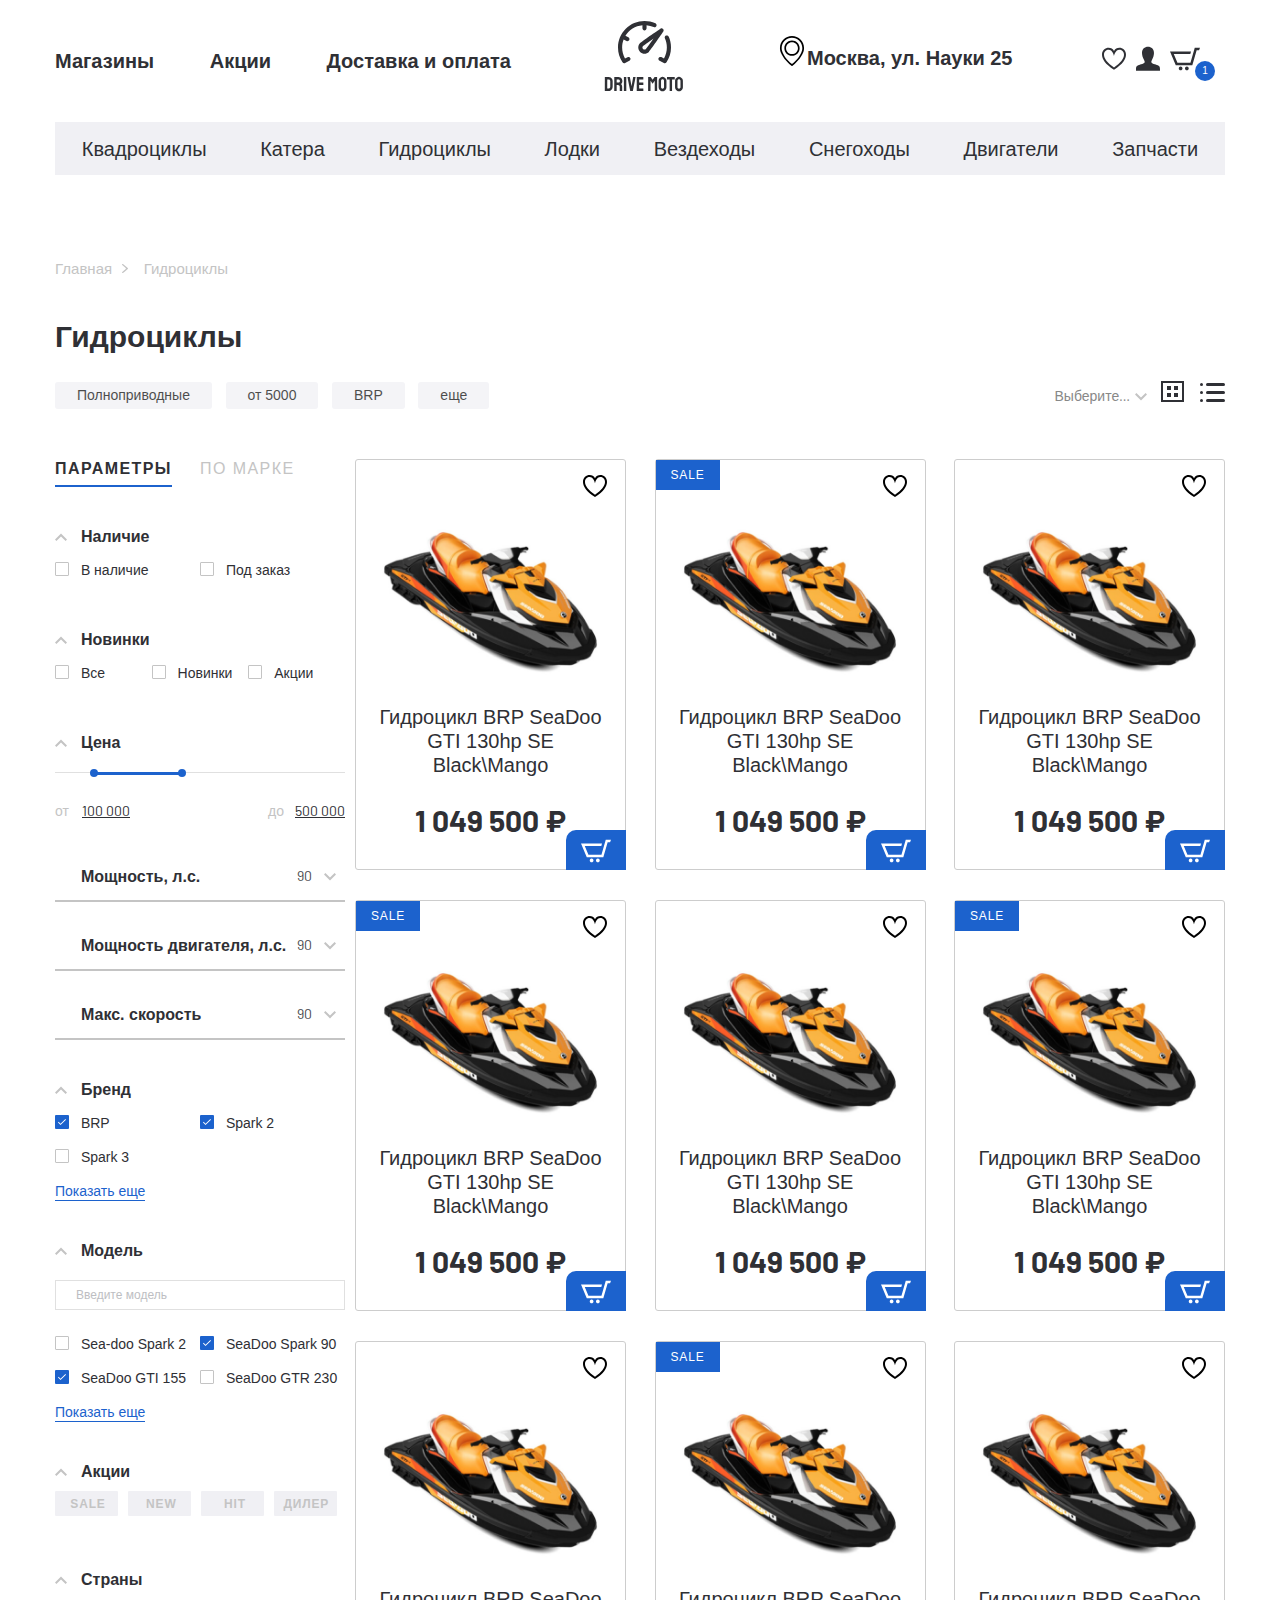
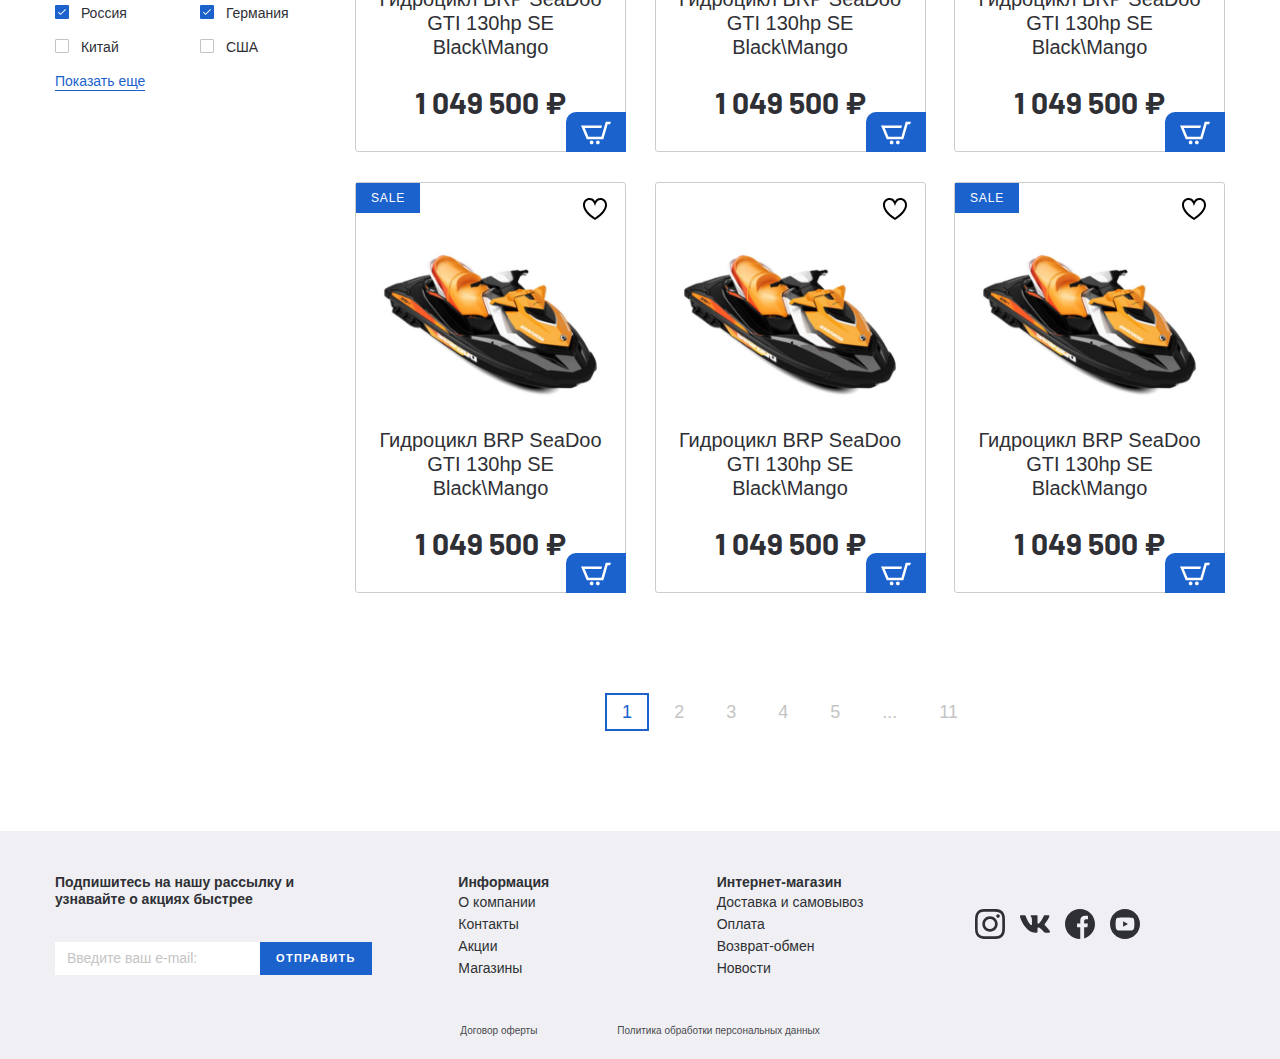
==== commit 7415806a: "modified shares block" ====
--- a/catalog.html
+++ b/catalog.html
@@ -320,21 +320,33 @@
                     </li>
 
 
-                    <li class="aside-filter__item-drop">
+                    <li class="aside-filter__item-drop btn-checked">
                       <p class="aside-filter__item-title filter__item-drop filter__item-drop--active">Акции</p>
                       <div class="aside-filter__content">
                         <div class="aside-filter__content-box">
                           <label class="aside-filter__content-label">
                             <input class="filter-style" type="checkbox">
-                            В наличие
-                          </label>
-                        </div>
-                        <div class="aside-filter__content-box">
-                          <label class="aside-filter__content-label">
-                            <input class="filter-style" type="checkbox">
-                            Под заказ
-                          </label>
-                        </div>
+                            <span class="btn-checked__text">SALE</span>
+                          </label>
+                        </div>
+                        <div class="aside-filter__content-box">
+                          <label class="aside-filter__content-label">
+                            <input class="filter-style" type="checkbox">
+                            <span class="btn-checked__text">NEW</span>
+                          </label>
+                        </div>
+                          <div class="aside-filter__content-box">
+                            <label class="aside-filter__content-label">
+                              <input class="filter-style" type="checkbox">
+                              <span class="btn-checked__text">HIT</span>
+                            </label>
+                          </div>
+                          <div class="aside-filter__content-box">
+                            <label class="aside-filter__content-label">
+                              <input class="filter-style" type="checkbox">
+                              <span class="btn-checked__text">ДИЛЕР</span> 
+                            </label>
+                          </div>
                       </div>
                     </li>
 
--- a/css/style.css
+++ b/css/style.css
@@ -1171,4 +1171,52 @@
 
 .filter-search::placeholder {
   color: #BDBEC2;
+}
+
+.btn-checked .aside-filter__content{
+  flex-wrap: nowrap;
+  justify-content: space-between;
+}
+
+.btn-checked .aside-filter__content-box{
+  width: auto;
+}
+
+.btn-checked .aside-filter__content-label{
+  position: relative;
+  width: 25px;
+  height: 25px;
+  font-size: 12px;
+  line-height: 14px;
+  letter-spacing: 0.07em;
+  font-weight: bold;
+  color: #C4C4C4;
+}
+
+.btn-checked .jq-checkbox{
+  background: #F0F0F4;
+  width: 63px;
+  height: 25px;
+  border: none;
+}
+
+.btn-checked .jq-checkbox.checked{
+  background: #1C62CD;
+  color: #fff;
+}
+
+.btn-checked .jq-checkbox.checked ~ .btn-checked__text {
+  color: #fff;
+} 
+
+.btn-checked .jq-checkbox.checked .jq-checkbox__div{
+  display: none;
+}
+
+.btn-checked__text{
+  position: absolute; 
+  top: -7px;
+  left: 50%;
+  transform: translateX(-57%);
+  z-index: 5;
 }--- a/css/style.css
+++ b/css/style.css
@@ -1171,4 +1171,52 @@
 
 .filter-search::placeholder {
   color: #BDBEC2;
+}
+
+.btn-checked .aside-filter__content{
+  flex-wrap: nowrap;
+  justify-content: space-between;
+}
+
+.btn-checked .aside-filter__content-box{
+  width: auto;
+}
+
+.btn-checked .aside-filter__content-label{
+  position: relative;
+  width: 25px;
+  height: 25px;
+  font-size: 12px;
+  line-height: 14px;
+  letter-spacing: 0.07em;
+  font-weight: bold;
+  color: #C4C4C4;
+}
+
+.btn-checked .jq-checkbox{
+  background: #F0F0F4;
+  width: 63px;
+  height: 25px;
+  border: none;
+}
+
+.btn-checked .jq-checkbox.checked{
+  background: #1C62CD;
+  color: #fff;
+}
+
+.btn-checked .jq-checkbox.checked ~ .btn-checked__text {
+  color: #fff;
+} 
+
+.btn-checked .jq-checkbox.checked .jq-checkbox__div{
+  display: none;
+}
+
+.btn-checked__text{
+  position: absolute; 
+  top: -7px;
+  left: 50%;
+  transform: translateX(-57%);
+  z-index: 5;
 }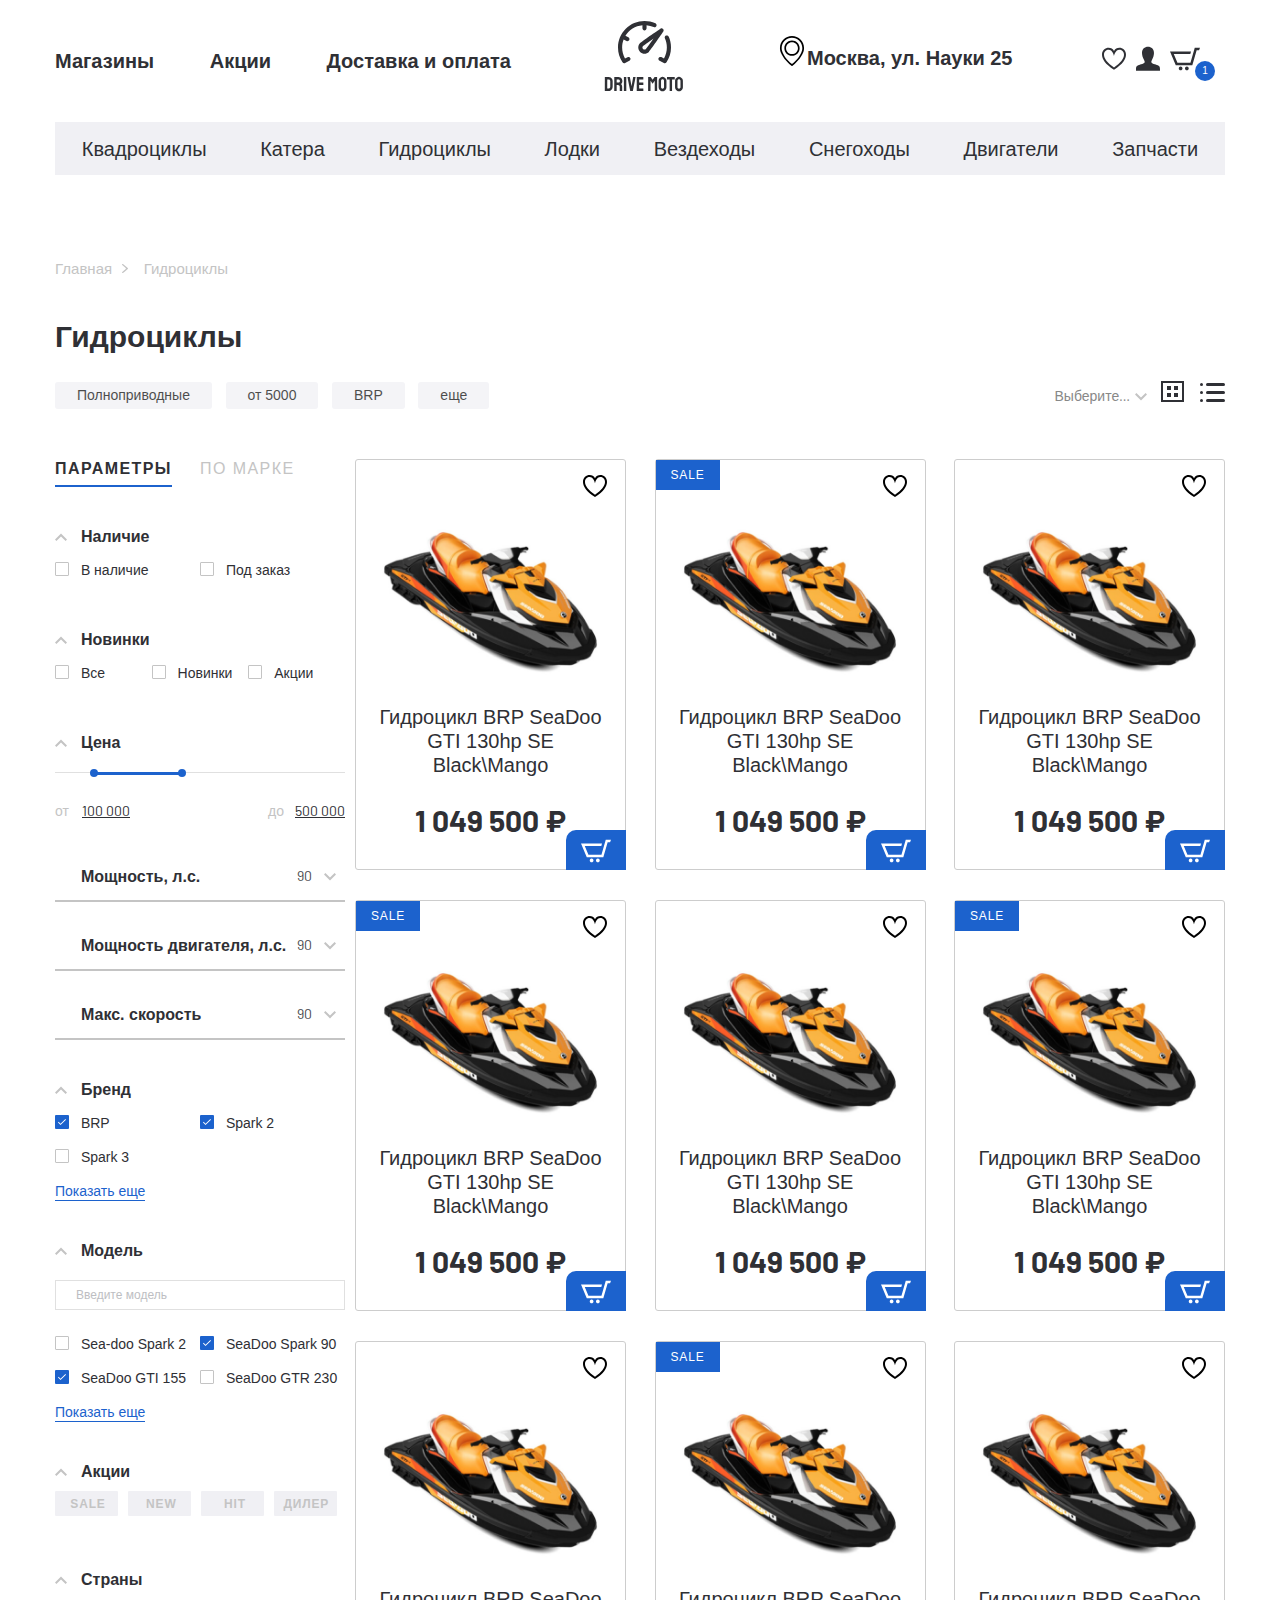
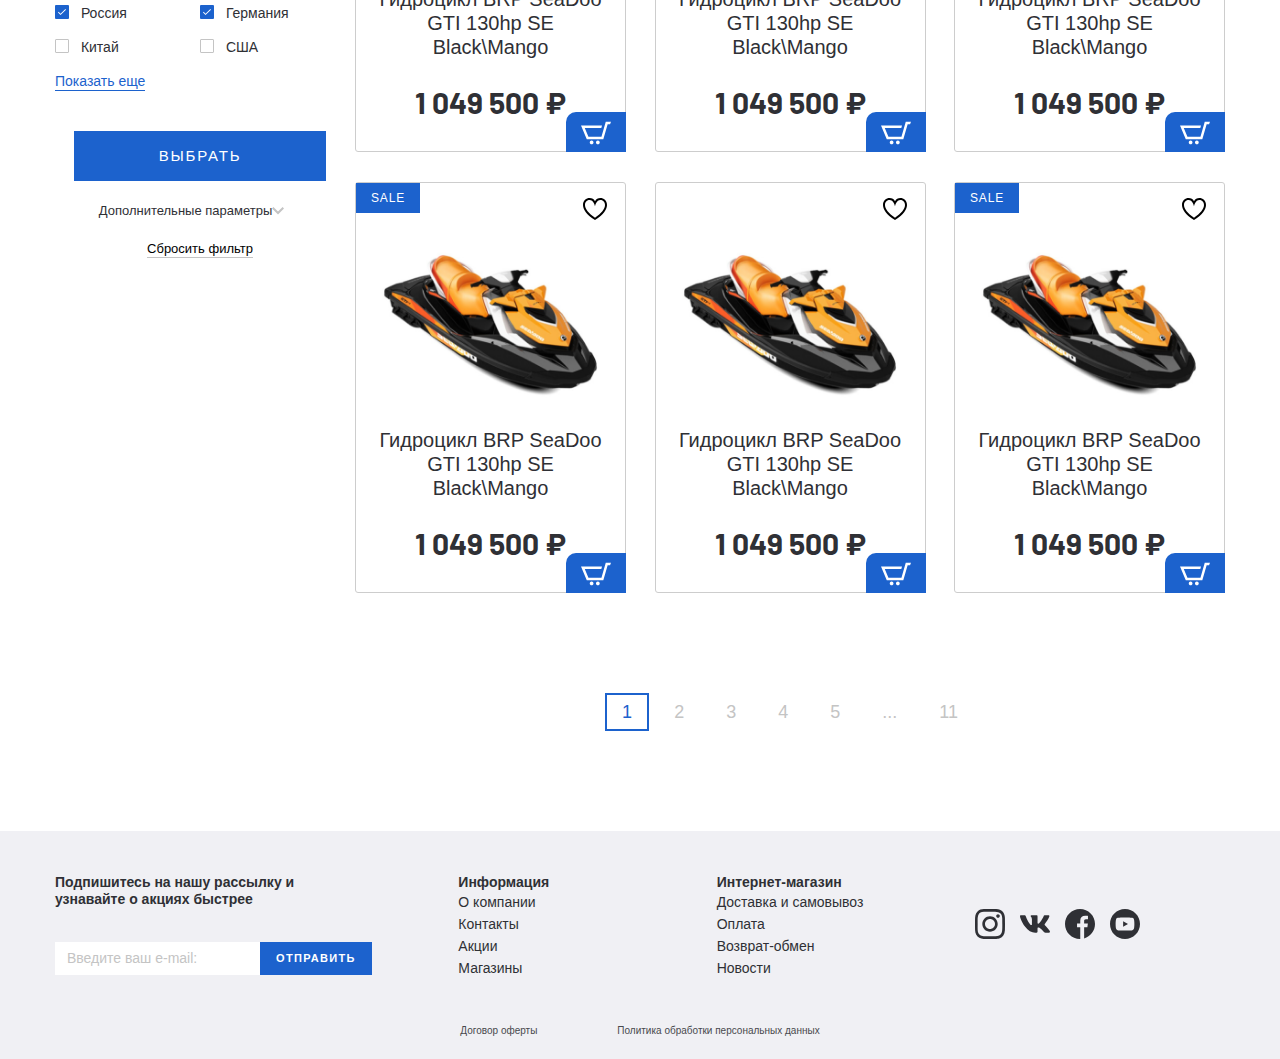
==== commit e8d2d04b: "add reset button at catalog.html" ====
--- a/catalog.html
+++ b/catalog.html
@@ -383,6 +383,12 @@
                         </div>
                       </div>
                     </li>
+                    <li class="aside-filter__item-drop aside-filter__item-btn">
+                      <button class="filter-btn__send filter-btn__send--active" type="submit">ВЫБРАТЬ</button>
+                      <p class="filter__extra">Дополнительные параметры</p>
+                      <div class="filter__extra-content">more</div>
+                      <button class="filter-btn__reset" type="submit">Сбросить фильтр</button>
+                    </li>
                   </ul>
                 </form>
 
--- a/css/style.css
+++ b/css/style.css
@@ -1219,4 +1219,63 @@
   left: 50%;
   transform: translateX(-57%);
   z-index: 5;
-}+}
+
+.filter-btn__send{
+  background: #F0F0F4;
+  padding: 16px 85px;
+  text-transform: uppercase;
+  font-size: 15px;
+  line-height: 18px;
+  letter-spacing: 0.12em;
+  color: #BDBEC2;
+  border: none;
+  cursor: pointer;
+  margin-bottom: 15px;
+}
+
+.filter-btn__send--active {
+  background-color: #1C62CD;
+  color: #fff;
+}
+
+.aside-filter__item-btn {
+  text-align: center;
+}
+
+.filter__extra {
+  font-size: 13px;
+  line-height: 16px;
+  position: relative;
+  padding-right: 29px;
+  display: inline-block;
+  margin-bottom: 15px;
+}
+
+.filter__extra::after {
+  content: '';
+  position: absolute;
+  background-image: url('../images/arrow-down.svg');
+  width: 12px;
+  height: 8px;
+  top: 4px;
+}
+
+.filter__extra-content {
+  display: none;
+}
+
+.filter__extra.filter__item-drop--active::after{
+  transform: rotate(180deg);
+}
+
+.filter-btn__reset {
+  background-color: transparent;
+  padding: 0;
+  border: none;
+  line-height: 16px;
+  display: inline-block;
+  border-bottom: 1px solid #C4C4C4;
+  font-size: 13px;
+}
+
--- a/css/style.css
+++ b/css/style.css
@@ -1219,4 +1219,63 @@
   left: 50%;
   transform: translateX(-57%);
   z-index: 5;
-}+}
+
+.filter-btn__send{
+  background: #F0F0F4;
+  padding: 16px 85px;
+  text-transform: uppercase;
+  font-size: 15px;
+  line-height: 18px;
+  letter-spacing: 0.12em;
+  color: #BDBEC2;
+  border: none;
+  cursor: pointer;
+  margin-bottom: 15px;
+}
+
+.filter-btn__send--active {
+  background-color: #1C62CD;
+  color: #fff;
+}
+
+.aside-filter__item-btn {
+  text-align: center;
+}
+
+.filter__extra {
+  font-size: 13px;
+  line-height: 16px;
+  position: relative;
+  padding-right: 29px;
+  display: inline-block;
+  margin-bottom: 15px;
+}
+
+.filter__extra::after {
+  content: '';
+  position: absolute;
+  background-image: url('../images/arrow-down.svg');
+  width: 12px;
+  height: 8px;
+  top: 4px;
+}
+
+.filter__extra-content {
+  display: none;
+}
+
+.filter__extra.filter__item-drop--active::after{
+  transform: rotate(180deg);
+}
+
+.filter-btn__reset {
+  background-color: transparent;
+  padding: 0;
+  border: none;
+  line-height: 16px;
+  display: inline-block;
+  border-bottom: 1px solid #C4C4C4;
+  font-size: 13px;
+}
+
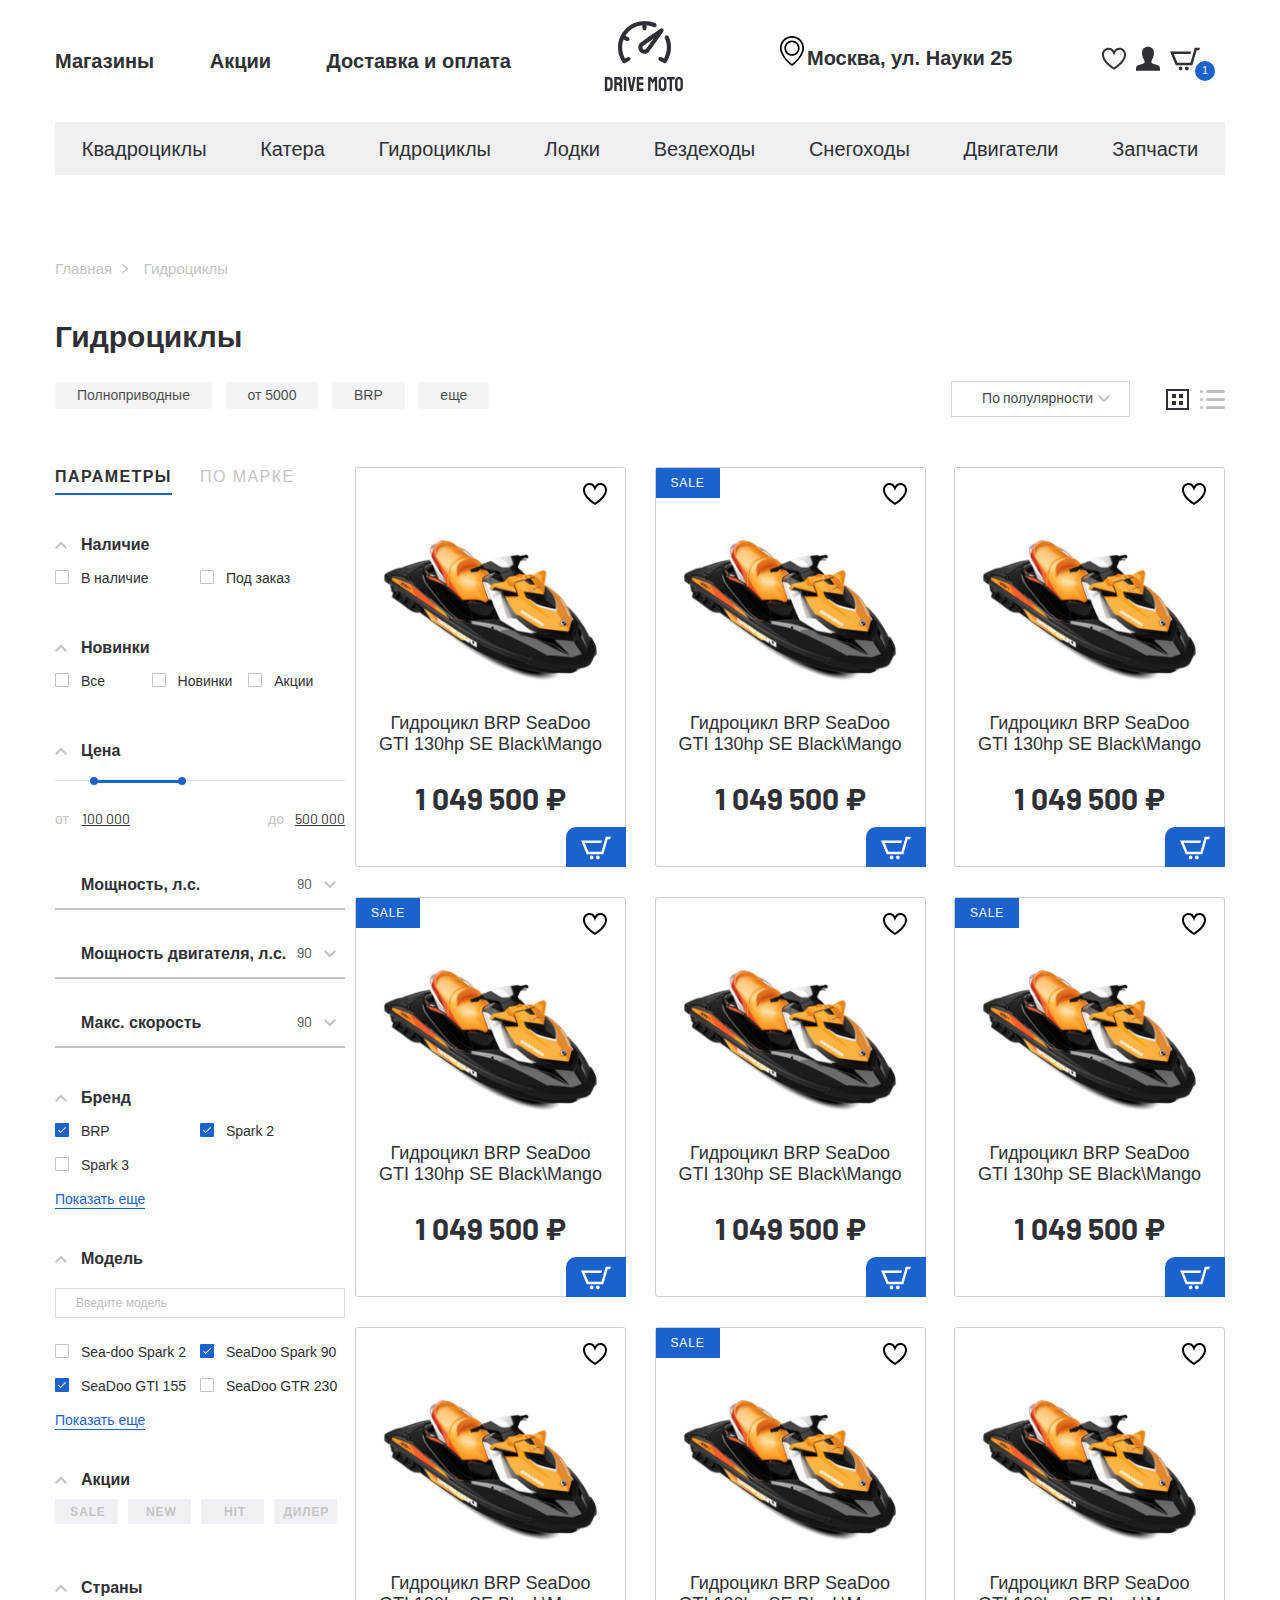
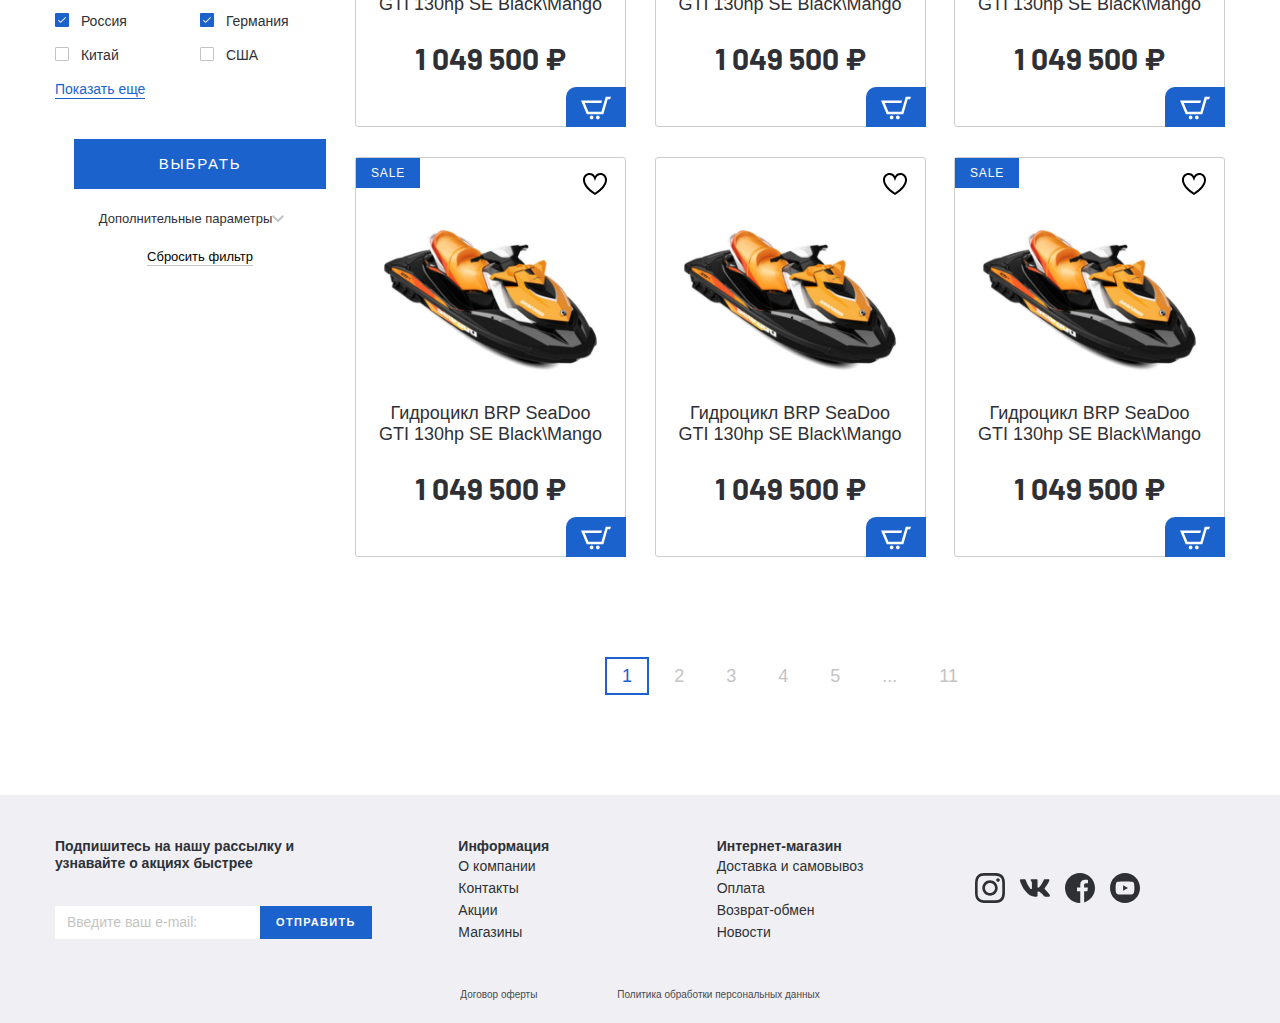
==== commit 783b09c9: "modified catalog__filter-btngrid, catalog__filter-btnline at catalog.html" ====
--- a/catalog.html
+++ b/catalog.html
@@ -130,31 +130,31 @@
           <button>еще</button>
         </div>
         <div class="catalog__filter-btn">
-          <select class="filter-style">
-            <option value=""></option>
-            <option value=""></option>
-            <option value=""></option>
+          <select class="filter-style select-item">
+            <option>По полулярности</option>
+            <option>2</option>
+            <option>3</option>
           </select>
-          <button class="catalog__filter-btngrid">
+          <button class="catalog__filter-btngrid catalog__filter-button catalog__filter-button--active">
             <svg width="23" height="21" viewBox="0 0 23 21" fill="none" xmlns="http://www.w3.org/2000/svg">
-              <rect x="1" y="1" width="21" height="19" stroke="#2F3035" stroke-width="2" />
-              <rect x="7" y="6" width="2" height="2" fill="#2F3035" stroke="#2F3035" stroke-width="2" />
-              <rect x="7" y="13" width="2" height="2" fill="#2F3035" stroke="#2F3035" stroke-width="2" />
-              <rect x="14" y="6" width="2" height="2" fill="#2F3035" stroke="#2F3035" stroke-width="2" />
-              <rect x="14" y="13" width="2" height="2" fill="#2F3035" stroke="#2F3035" stroke-width="2" />
-            </svg>
+              <rect x="1" y="1" width="21" height="19" stroke="#2F3035" stroke-width="2"/>
+              <rect x="7" y="6" width="2" height="2" fill="#2F3035" stroke="#2F3035" stroke-width="2"/>
+              <rect x="7" y="13" width="2" height="2" fill="#2F3035" stroke="#2F3035" stroke-width="2"/>
+              <rect x="14" y="6" width="2" height="2" fill="#2F3035" stroke="#2F3035" stroke-width="2"/>
+              <rect x="14" y="13" width="2" height="2" fill="#2F3035" stroke="#2F3035" stroke-width="2"/>
+              </svg>
           </button>
-          <button class="catalog__filter-btnline">
+          <button class="catalog__filter-btnline catalog__filter-button">
             <svg width="25" height="19" viewBox="0 0 25 19" fill="none" xmlns="http://www.w3.org/2000/svg">
-              <g opacity="1">
-                <rect x="6" width="19" height="3" rx="1.5" fill="#2F3035" />
-                <rect x="6" y="8" width="19" height="3" rx="1.5" fill="#2F3035" />
-                <rect x="6" y="16" width="19" height="3" rx="1.5" fill="#2F3035" />
-                <rect width="3" height="3" rx="1.5" fill="#2F3035" />
-                <rect y="8" width="3" height="3" rx="1.5" fill="#2F3035" />
-                <rect y="16" width="3" height="3" rx="1.5" fill="#2F3035" />
+              <g>
+              <rect x="6" width="19" height="3" rx="1.5" fill="#2F3035"/>
+              <rect x="6" y="8" width="19" height="3" rx="1.5" fill="#2F3035"/>
+              <rect x="6" y="16" width="19" height="3" rx="1.5" fill="#2F3035"/>
+              <rect width="3" height="3" rx="1.5" fill="#2F3035"/>
+              <rect y="8" width="3" height="3" rx="1.5" fill="#2F3035"/>
+              <rect y="16" width="3" height="3" rx="1.5" fill="#2F3035"/>
               </g>
-            </svg>
+              </svg>              
           </button>
         </div>
       </div>
--- a/css/style.css
+++ b/css/style.css
@@ -440,6 +440,15 @@
 .product-item__wrapper{
   position: relative;
   width: 271px;
+  transition: all .3s;
+}
+
+.product-item__wrapper.product-item__wrappe--list{
+  width: 100%;
+}
+
+.product-item{
+  width: 100%;
 }
 
 .product-item{
@@ -449,13 +458,14 @@
   position: relative;
   text-align: center;
   padding: 52px 20px 31px;
-  width: 271px;
   transition: all .3s;
 }
 
 .product-item__title{
   font-weight: normal;
   padding: 14px 0 25px;
+  font-size: 18px;
+  line-height: 21px;
 }
 
 .product-item__favorite{
@@ -793,6 +803,12 @@
 
 .catalog__filter-items button + button{
   margin-left: 8px;
+  cursor: pointer;
+}
+
+.catalog__filter-btn {
+  display: flex;
+  align-items: center;
 }
 
 .catalog__filter-btn button{
@@ -808,11 +824,30 @@
 }
 
 button.catalog__filter-btngrid{
-  
+  width: 26px;
+  height: 21px;
 }
 
 button.catalog__filter-btnline{
-
+  width: 25px;
+  height: 19px;
+}
+
+.catalog__filter-button {
+  opacity: 0.3;
+  outline: none;
+}
+
+.catalog__filter-button--active {
+  opacity: 1;
+}
+
+.select-item {
+  border: 1px solid #D7D9DF;
+  font-size: 14px;
+  line-height: 17px;
+  margin-right: 34px;
+  padding: 7px 10px 7px 20px;
 }
 
 .catalog__inner{
@@ -833,6 +868,7 @@
 .catalog__inner-list .product-item__wrapper{
   margin-bottom: 30px;
 }
+
 
 .product-item__img{
   max-width: 100%;
@@ -1279,3 +1315,10 @@
   font-size: 13px;
 }
 
+.catalog__filter-btngrid{
+
+}
+
+.catalog__filter-btnline {
+
+}--- a/css/style.css
+++ b/css/style.css
@@ -440,6 +440,15 @@
 .product-item__wrapper{
   position: relative;
   width: 271px;
+  transition: all .3s;
+}
+
+.product-item__wrapper.product-item__wrappe--list{
+  width: 100%;
+}
+
+.product-item{
+  width: 100%;
 }
 
 .product-item{
@@ -449,13 +458,14 @@
   position: relative;
   text-align: center;
   padding: 52px 20px 31px;
-  width: 271px;
   transition: all .3s;
 }
 
 .product-item__title{
   font-weight: normal;
   padding: 14px 0 25px;
+  font-size: 18px;
+  line-height: 21px;
 }
 
 .product-item__favorite{
@@ -793,6 +803,12 @@
 
 .catalog__filter-items button + button{
   margin-left: 8px;
+  cursor: pointer;
+}
+
+.catalog__filter-btn {
+  display: flex;
+  align-items: center;
 }
 
 .catalog__filter-btn button{
@@ -808,11 +824,30 @@
 }
 
 button.catalog__filter-btngrid{
-  
+  width: 26px;
+  height: 21px;
 }
 
 button.catalog__filter-btnline{
-
+  width: 25px;
+  height: 19px;
+}
+
+.catalog__filter-button {
+  opacity: 0.3;
+  outline: none;
+}
+
+.catalog__filter-button--active {
+  opacity: 1;
+}
+
+.select-item {
+  border: 1px solid #D7D9DF;
+  font-size: 14px;
+  line-height: 17px;
+  margin-right: 34px;
+  padding: 7px 10px 7px 20px;
 }
 
 .catalog__inner{
@@ -833,6 +868,7 @@
 .catalog__inner-list .product-item__wrapper{
   margin-bottom: 30px;
 }
+
 
 .product-item__img{
   max-width: 100%;
@@ -1279,3 +1315,10 @@
   font-size: 13px;
 }
 
+.catalog__filter-btngrid{
+
+}
+
+.catalog__filter-btnline {
+
+}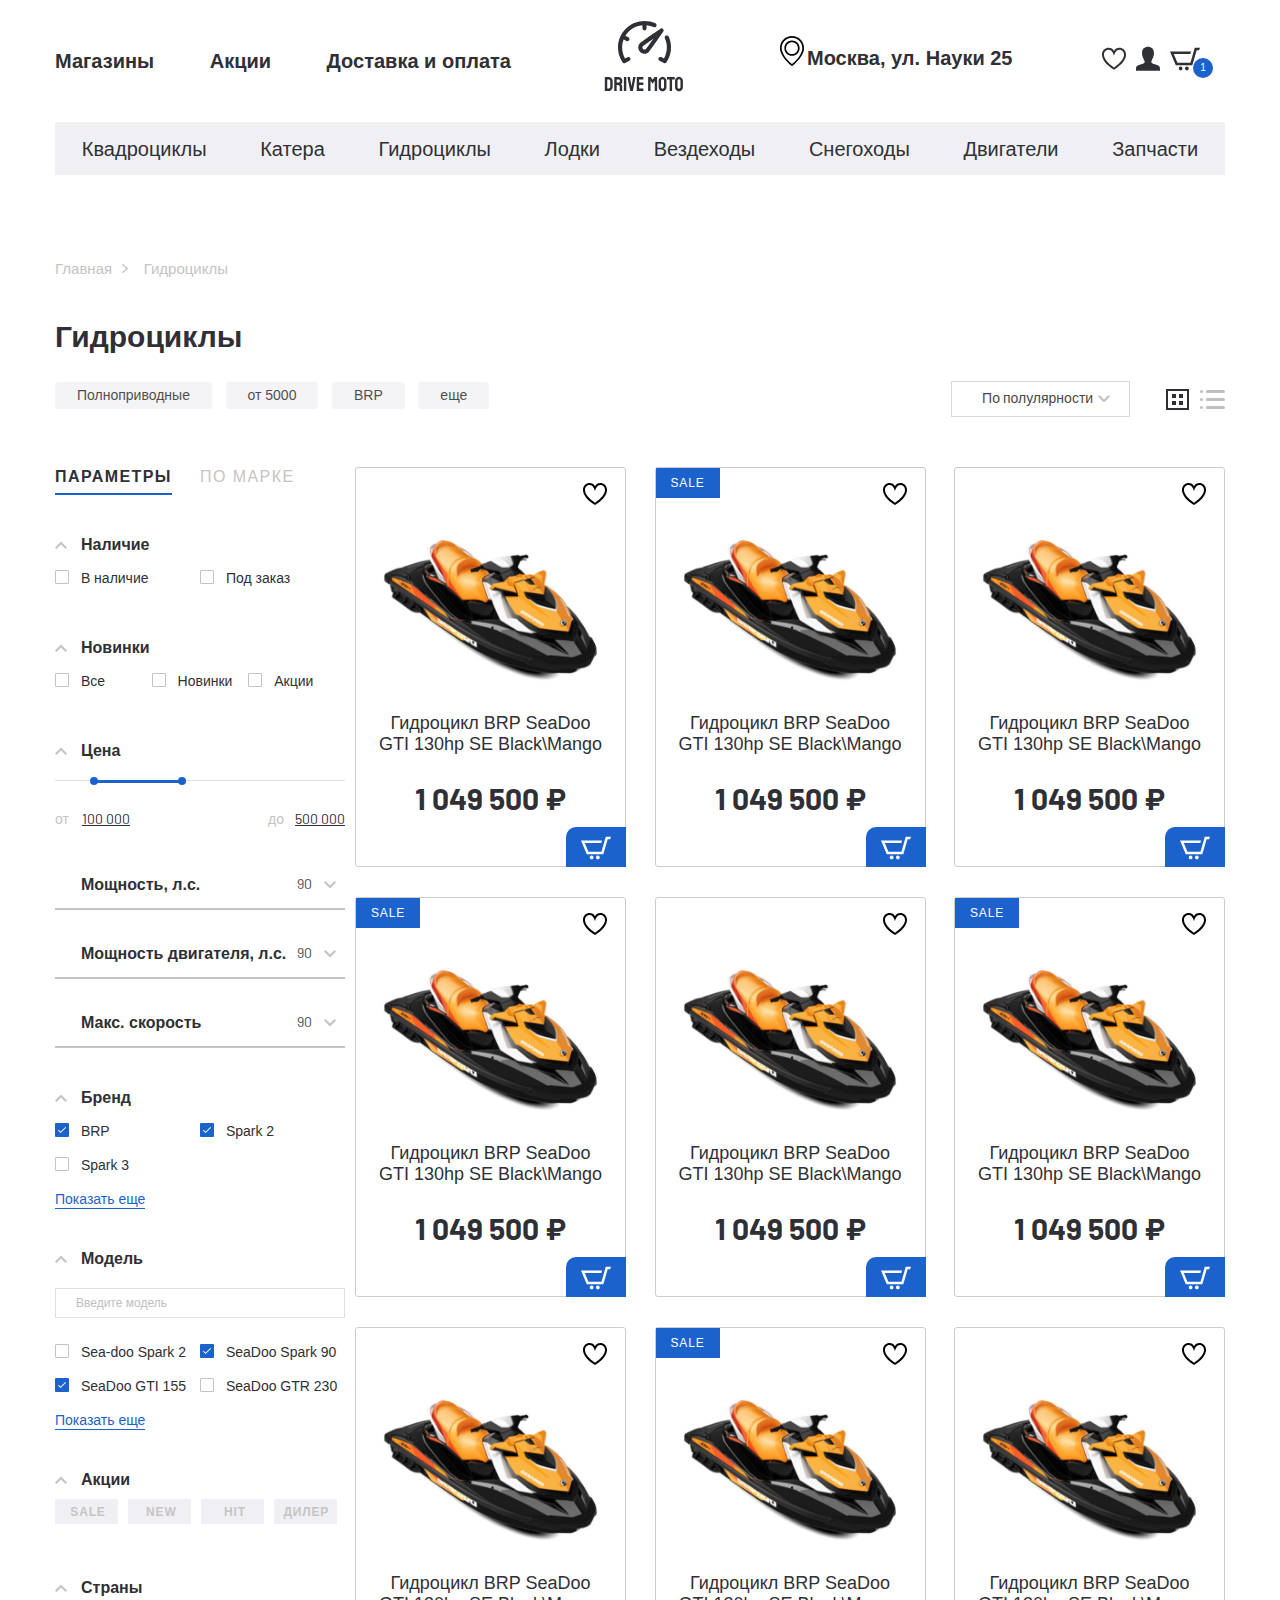
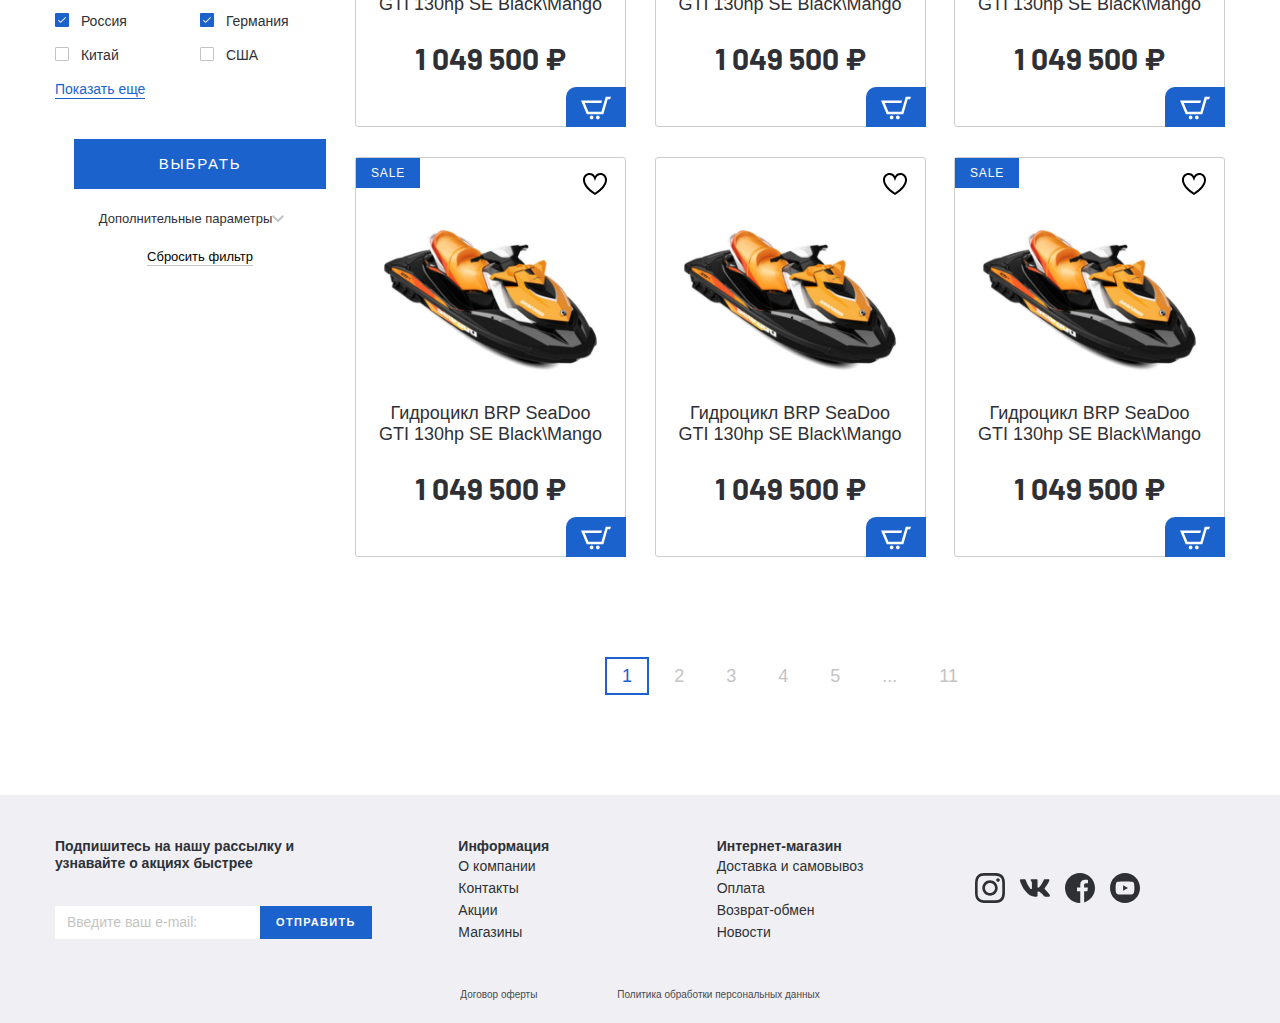
==== commit b30e4306: "add media.css" ====
--- a/catalog.html
+++ b/catalog.html
@@ -16,6 +16,7 @@
   <link rel="stylesheet" href="css/jquery.rateyo.min.css">
   <link rel="stylesheet" href="css/style.css">
   <link rel="stylesheet" href="css/style.css">
+  <link rel="stylesheet" href="css/media.css">
 </head>
 
 <body>
@@ -162,11 +163,11 @@
         <aside class="catalog__inner-aside aside-filter">
           <div class="tabs-wrapper">
             <div class="tabs aside-filter__tabs">
-              <a class="tab aside-filter__tab tab--active" href="#"><span>Параметры</span></a>
-              <a class="tab aside-filter__tab" href="#"><span>по марке</span></a>
+              <a class="tab aside-filter__tab tab--active" href="#filter-1"><span>Параметры</span></a>
+              <a class="tab aside-filter__tab" href="#filter-2"><span>по марке</span></a>
             </div>
             <div class="tabs-container">
-              <div class="tabs-content aside-filter__tabs-content tabs-content--active">
+              <div id="filter-1" class="tabs-content aside-filter__tabs-content tabs-content--active">
 
                 <form class="aside-filter__form">
                   <ul class="aside-filter__list">
@@ -393,7 +394,7 @@
                 </form>
 
               </div>
-              <div class="tabs-content aside-filter__tabs-content">content-2</div>
+              <div id="filter-2" class="tabs-content aside-filter__tabs-content">content-2</div>
             </div>
           </div>
         </aside>
--- a/css/style.css
+++ b/css/style.css
@@ -64,6 +64,10 @@
 
 .header__box{
   display: flex;
+}
+
+.menu_btn{
+  display: none;
 }
 
 .header__adress{
@@ -109,8 +113,8 @@
   background-color: #1C62CD;
   border-radius: 50%;
   text-align: center;
-  bottom: -5px;
-  right: -15px;
+  bottom: -2px;
+  right: -13px;
 }
 
 .header__bottom{
@@ -1315,10 +1319,246 @@
   font-size: 13px;
 }
 
-.catalog__filter-btngrid{
-
-}
-
-.catalog__filter-btnline {
-
+.product-card{
+  margin-bottom: 80px;
+}
+
+.product-card__inner{
+  display: flex;
+  justify-content: space-between;
+}
+
+.product-card__img-box{
+  width: 500px;
+  padding-top: 64px;
+  text-align: center;
+  font-family: 'Barlow', sans-serif;
+  position: relative;
+}
+
+.product-card__img-box::before {
+  line-height: 18px;
+  font-size: 15px;
+  letter-spacing: 0.12em;
+  padding: 13px 25px;
+  border-radius: 3px;
+}
+
+.product-card__price-old{
+  line-height: 44px;
+  color: #000000;
+  opacity: 0.6;
+  font-size: 30px;
+  display: inline-block;
+  background-image: url('../images/old-line.svg');
+  background-repeat: no-repeat;
+  background-size: cover;
+}
+
+.product-card__price-new{
+  font-weight: bold;
+  font-size: 40px;
+  line-height: 48px;
+  margin-bottom: 17px;
+}
+
+.product-card__link{
+  border-bottom: 1px solid  #1C62CD;
+  font-size: 15px;
+  line-height: 18px;
+  color: #1C62CD;
+}
+
+.product-card__content{
+  width: 570px;
+}
+
+.product-card__title {
+  font-size: 30px;
+  line-height: 36px;
+  font-weight: bold;
+  font-family: 'SFProDisplay-Semibold', sans-serif;
+  margin-bottom: 10px;
+}
+
+.product-card__code{
+  font-size: 15px;
+  line-height: 18px;
+  color: #2F3035;
+  opacity: 0.6;
+  margin-bottom: 22px;
+}
+
+.product-card__buttons{
+  margin-bottom: 50px;
+}
+
+.product-card__tab{
+  font-size: 20px;
+  line-height: 24px;
+  color: #000000;
+  opacity: 0.6;
+  padding-bottom: 5px;
+  padding-right: 17px;
+  margin-bottom: 5px;
+}
+
+.product-card__tab + .product-card__tab{
+  padding-left: 17px;
+}
+
+.product-card__tab.tab--active{
+  opacity: 1;
+  border-bottom: 2px solid #1C62CD;
+  font-family: 'SFProDisplay-Semibold', sans-serif;
+  font-weight: bold;
+}
+
+.product-card__item{
+  padding: 15px 0 6px;
+  border-bottom: 1px solid rgba(47, 48, 53, 0.1);
+  display: flex;
+  justify-content: space-between;
+}
+
+.product-card__item-lef{
+  padding-right: 15px;
+}
+
+.product-card__item-right{
+  width: 125px;
+}
+
+.product-card__more{
+  line-height: 17px;
+  color: #1C62CD;
+  font-size: 14px;
+  border-bottom: 1px solid #1C62CD;
+  margin-bottom: 40px;
+}
+
+.product-card__list{
+  margin-bottom: 20px;
+}
+
+.product-card__btn button{
+  font-size: 14px;
+  line-height: 17px;
+  letter-spacing: 0.12em;
+  text-transform: uppercase;
+  color: #FFFFFF;
+  padding: 16px 56px;
+  background: #1C62CD;
+  border-radius: 3px;
+  border: none;
+  cursor: pointer;
+}
+
+.product-card__buttons a + a{
+  margin-left: 30px;
+}
+
+.card__tabs{
+  margin-bottom: 100px;
+}
+
+.card__tab-box{
+  background: #F0F0F4;
+  display: flex;
+  justify-content: space-around;
+  align-items: center;
+  padding: 22px 0;
+  margin-bottom: 50px;
+}
+
+.card__tab{
+  font-size: 20px;
+  line-height: 24px;
+  color: #2F3035;
+  opacity: 0.6;
+}
+
+.card__tab.tab--active{
+  border-bottom: 1px solid #1C62CD;
+  opacity: 1;
+}
+
+.card__top-line{
+  margin-bottom: 10px;
+}
+
+.card__label-search{
+  font-size: 17px;
+  line-height: 20px;
+  color: rgba(47, 48, 53, .7);
+}
+
+.card__input-search{
+  background: #F0F0F4;
+  border-radius: 3px;
+  margin-left: 17px;
+  padding: 9px 37px 9px 17px;
+  border: none;
+}
+
+.card__label-pickup{
+  margin-left: 54px;
+  line-height: 20px;
+  color: rgba(47, 48, 53, .7);
+  font-size: 17px;
+}
+
+.card__list-item{
+  padding: 20px 0;
+  border-bottom: 1px solid rgba(47, 48, 53, 0.1);
+  display: flex;
+  font-size: 16px;
+  line-height: 22px;
+  color: rgba(47, 48, 53, .7);
+}
+
+.card__list-itemtitle{
+  color: rgb(47, 48, 53);
+  font-size: 28px;
+  line-height: 24px;
+}
+
+.card__list-address{
+  width: 220px;
+  margin-right: 80px;
+}
+
+.card__list-workhours{
+  width: 157px;
+  margin-right: 96px;
+}
+
+.workhours{
+  display: flex;
+  justify-content: space-between;
+}
+
+.card__list-avialable{
+  width: 140px;
+  margin-right: 60px;
+}
+
+.card__list-num{
+  width: 104px;
+}
+
+.card__list-btn{
+  margin-left: auto;
+}
+
+.card__list-btn button {
+  line-height: 16px;
+  letter-spacing: 0.12em;
+  color: #FFFFFF;
+  padding: 9px 40px;
+  font-size: 13px;
+  text-transform: uppercase;
+  background-color: #1C62CD;
+  border-radius: 3px;
+  border: none;
 }--- a/css/style.css
+++ b/css/style.css
@@ -64,6 +64,10 @@
 
 .header__box{
   display: flex;
+}
+
+.menu_btn{
+  display: none;
 }
 
 .header__adress{
@@ -109,8 +113,8 @@
   background-color: #1C62CD;
   border-radius: 50%;
   text-align: center;
-  bottom: -5px;
-  right: -15px;
+  bottom: -2px;
+  right: -13px;
 }
 
 .header__bottom{
@@ -1315,10 +1319,246 @@
   font-size: 13px;
 }
 
-.catalog__filter-btngrid{
-
-}
-
-.catalog__filter-btnline {
-
+.product-card{
+  margin-bottom: 80px;
+}
+
+.product-card__inner{
+  display: flex;
+  justify-content: space-between;
+}
+
+.product-card__img-box{
+  width: 500px;
+  padding-top: 64px;
+  text-align: center;
+  font-family: 'Barlow', sans-serif;
+  position: relative;
+}
+
+.product-card__img-box::before {
+  line-height: 18px;
+  font-size: 15px;
+  letter-spacing: 0.12em;
+  padding: 13px 25px;
+  border-radius: 3px;
+}
+
+.product-card__price-old{
+  line-height: 44px;
+  color: #000000;
+  opacity: 0.6;
+  font-size: 30px;
+  display: inline-block;
+  background-image: url('../images/old-line.svg');
+  background-repeat: no-repeat;
+  background-size: cover;
+}
+
+.product-card__price-new{
+  font-weight: bold;
+  font-size: 40px;
+  line-height: 48px;
+  margin-bottom: 17px;
+}
+
+.product-card__link{
+  border-bottom: 1px solid  #1C62CD;
+  font-size: 15px;
+  line-height: 18px;
+  color: #1C62CD;
+}
+
+.product-card__content{
+  width: 570px;
+}
+
+.product-card__title {
+  font-size: 30px;
+  line-height: 36px;
+  font-weight: bold;
+  font-family: 'SFProDisplay-Semibold', sans-serif;
+  margin-bottom: 10px;
+}
+
+.product-card__code{
+  font-size: 15px;
+  line-height: 18px;
+  color: #2F3035;
+  opacity: 0.6;
+  margin-bottom: 22px;
+}
+
+.product-card__buttons{
+  margin-bottom: 50px;
+}
+
+.product-card__tab{
+  font-size: 20px;
+  line-height: 24px;
+  color: #000000;
+  opacity: 0.6;
+  padding-bottom: 5px;
+  padding-right: 17px;
+  margin-bottom: 5px;
+}
+
+.product-card__tab + .product-card__tab{
+  padding-left: 17px;
+}
+
+.product-card__tab.tab--active{
+  opacity: 1;
+  border-bottom: 2px solid #1C62CD;
+  font-family: 'SFProDisplay-Semibold', sans-serif;
+  font-weight: bold;
+}
+
+.product-card__item{
+  padding: 15px 0 6px;
+  border-bottom: 1px solid rgba(47, 48, 53, 0.1);
+  display: flex;
+  justify-content: space-between;
+}
+
+.product-card__item-lef{
+  padding-right: 15px;
+}
+
+.product-card__item-right{
+  width: 125px;
+}
+
+.product-card__more{
+  line-height: 17px;
+  color: #1C62CD;
+  font-size: 14px;
+  border-bottom: 1px solid #1C62CD;
+  margin-bottom: 40px;
+}
+
+.product-card__list{
+  margin-bottom: 20px;
+}
+
+.product-card__btn button{
+  font-size: 14px;
+  line-height: 17px;
+  letter-spacing: 0.12em;
+  text-transform: uppercase;
+  color: #FFFFFF;
+  padding: 16px 56px;
+  background: #1C62CD;
+  border-radius: 3px;
+  border: none;
+  cursor: pointer;
+}
+
+.product-card__buttons a + a{
+  margin-left: 30px;
+}
+
+.card__tabs{
+  margin-bottom: 100px;
+}
+
+.card__tab-box{
+  background: #F0F0F4;
+  display: flex;
+  justify-content: space-around;
+  align-items: center;
+  padding: 22px 0;
+  margin-bottom: 50px;
+}
+
+.card__tab{
+  font-size: 20px;
+  line-height: 24px;
+  color: #2F3035;
+  opacity: 0.6;
+}
+
+.card__tab.tab--active{
+  border-bottom: 1px solid #1C62CD;
+  opacity: 1;
+}
+
+.card__top-line{
+  margin-bottom: 10px;
+}
+
+.card__label-search{
+  font-size: 17px;
+  line-height: 20px;
+  color: rgba(47, 48, 53, .7);
+}
+
+.card__input-search{
+  background: #F0F0F4;
+  border-radius: 3px;
+  margin-left: 17px;
+  padding: 9px 37px 9px 17px;
+  border: none;
+}
+
+.card__label-pickup{
+  margin-left: 54px;
+  line-height: 20px;
+  color: rgba(47, 48, 53, .7);
+  font-size: 17px;
+}
+
+.card__list-item{
+  padding: 20px 0;
+  border-bottom: 1px solid rgba(47, 48, 53, 0.1);
+  display: flex;
+  font-size: 16px;
+  line-height: 22px;
+  color: rgba(47, 48, 53, .7);
+}
+
+.card__list-itemtitle{
+  color: rgb(47, 48, 53);
+  font-size: 28px;
+  line-height: 24px;
+}
+
+.card__list-address{
+  width: 220px;
+  margin-right: 80px;
+}
+
+.card__list-workhours{
+  width: 157px;
+  margin-right: 96px;
+}
+
+.workhours{
+  display: flex;
+  justify-content: space-between;
+}
+
+.card__list-avialable{
+  width: 140px;
+  margin-right: 60px;
+}
+
+.card__list-num{
+  width: 104px;
+}
+
+.card__list-btn{
+  margin-left: auto;
+}
+
+.card__list-btn button {
+  line-height: 16px;
+  letter-spacing: 0.12em;
+  color: #FFFFFF;
+  padding: 9px 40px;
+  font-size: 13px;
+  text-transform: uppercase;
+  background-color: #1C62CD;
+  border-radius: 3px;
+  border: none;
 }--- a/css/media.css
+++ b/css/media.css
@@ -0,0 +1,32 @@
+@media (max-width: 1100px) {
+  .menu__item+.menu__item {
+    padding-left: 20px;
+  }
+  .header__adress {
+    margin-right: 20px;
+  }
+}
+
+@media (max-width: 968px) {
+  .header__bottom{
+    display: none;
+  }
+  .menu__list{
+    display: none;
+  }
+
+  .menu__btn{
+    display: block;
+    background-color: transparent;
+    cursor: pointer;
+    border: none;
+  }
+
+  .menu__btn-line{
+    background: #2F3035;
+    border-radius: 3px;
+    height: 3px;
+    width: 34px;
+    margin: 8px 0;
+  }
+}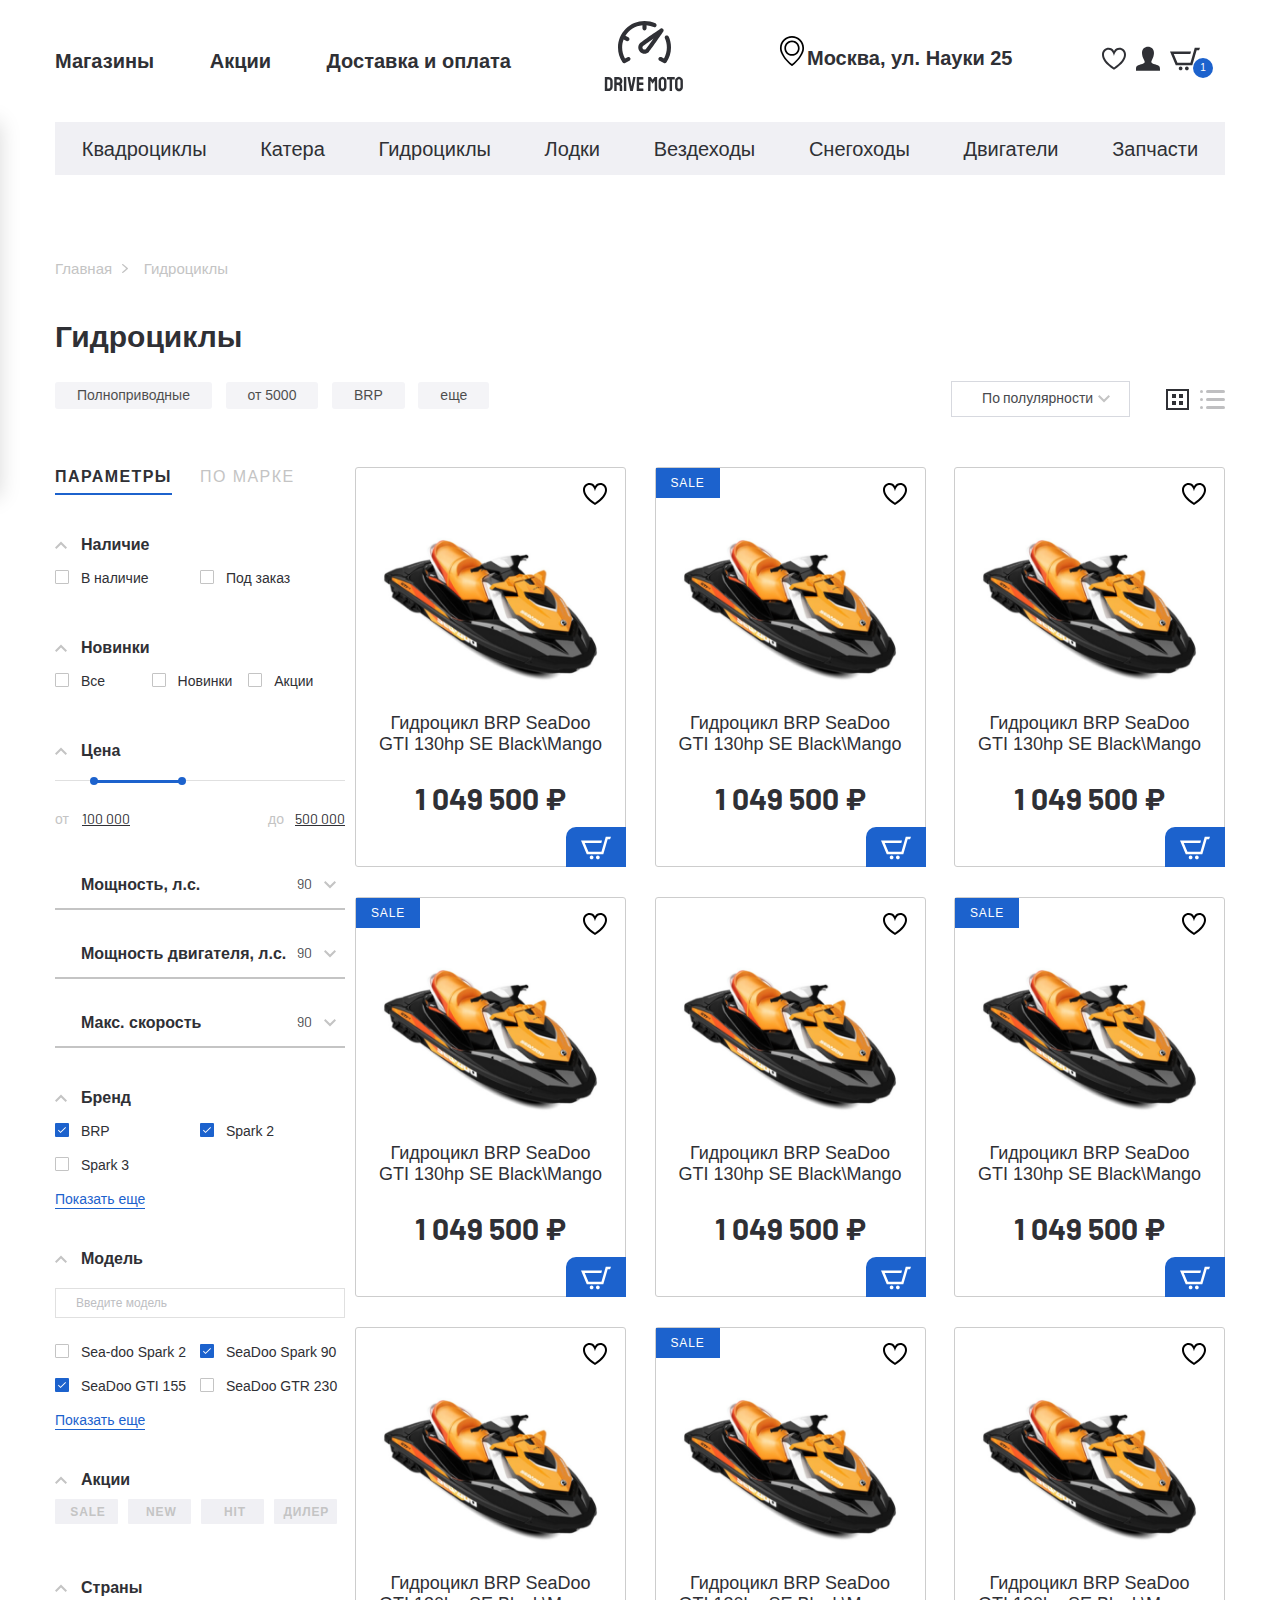
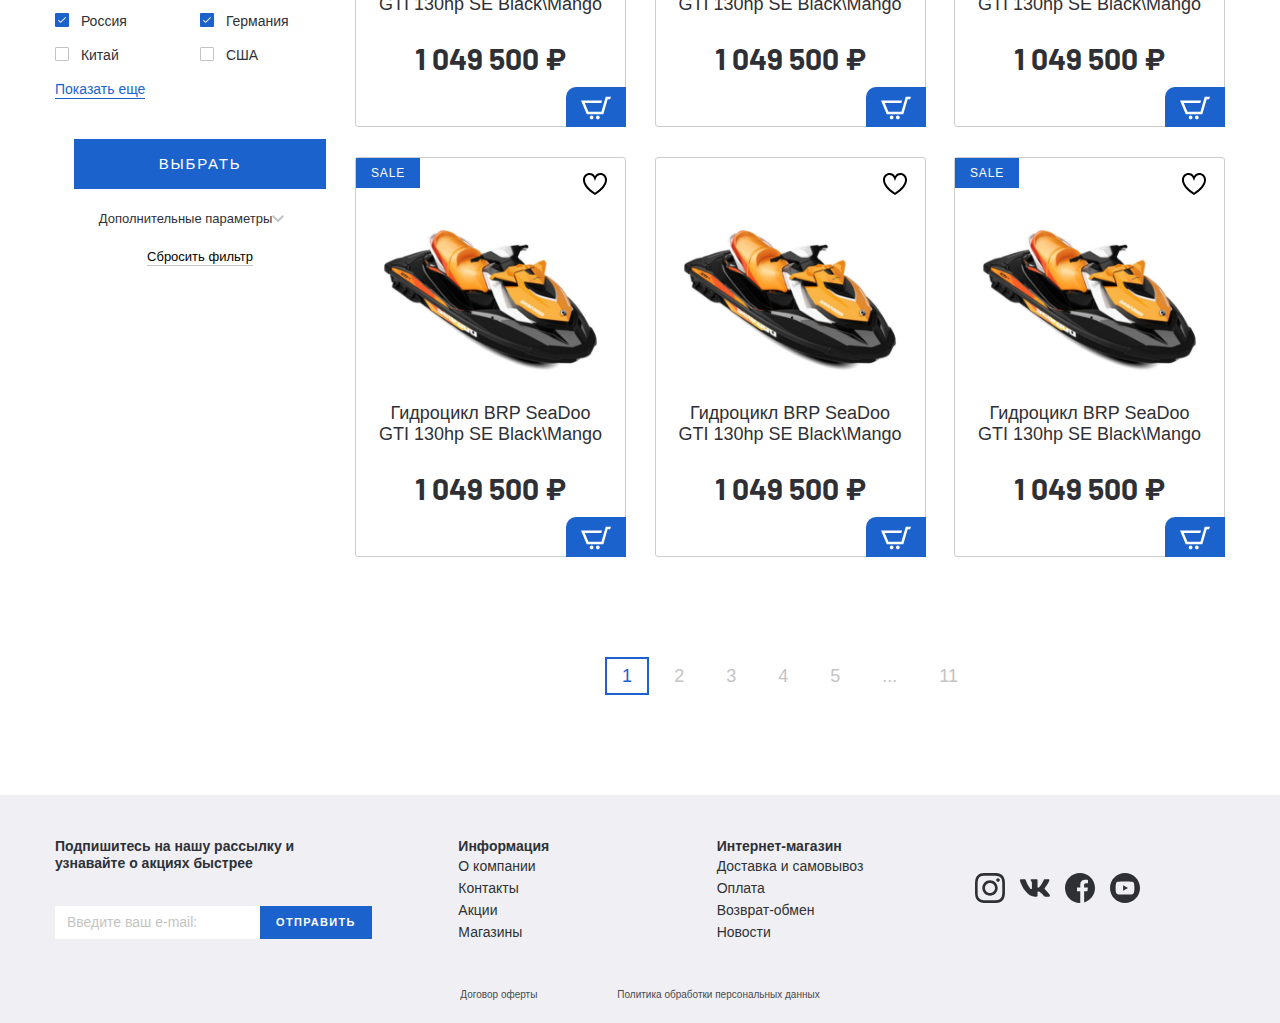
==== commit 1ce3f7ec: "add adaptive/fixed bug with slider" ====
--- a/catalog.html
+++ b/catalog.html
@@ -26,6 +26,11 @@
       <div class="container">
         <div class="header__top-inner">
           <nav class="menu">
+            <button class="menu__btn">
+              <div class="menu__btn-line"></div>
+              <div class="menu__btn-line"></div>
+              <div class="menu__btn-line"></div>
+            </button>
             <ul class="menu__list">
               <li class="menu__item">
                 <a class="menu__link" href="#">
@@ -73,6 +78,109 @@
         </div>
       </div>
     </div>
+    <ul class="menu-mobile__list">
+      <li class="menu-mibule__item">
+        <a class="menu-mobile__link" href="#">
+          <img class="menu-mobile__img" src="images/user.svg" alt="">
+          <p>Войти</p>
+        </a>
+      </li>
+      <li class="menu-mibule__item">
+        <a class="menu-mobile__link" href="#">
+          <img class="menu-mobile__img" src="images/user.svg" alt="">
+          <p>Регистрация</p>
+        </a>
+      </li>
+      <li class="menu-mibule__item">
+        <a class="menu-mobile__link" href="#">
+          <img class="menu-mobile__img" src="images/heart.svg" alt="">
+          <p>Избранное</p>
+        </a>
+      </li>
+      <li class="menu-mibule__item">
+        <a class="menu-mobile__link" href="#">
+          <img class="menu-mobile__img" src="images/basket.svg" alt="">
+          <p>Корзина</p>
+        </a>
+      </li>
+      <li class="menu-mibule__item">
+        <a class="menu-mobile__link" href="#">
+          <img class="menu-mobile__img" src="images/house.svg" alt="">
+          <p>Магазины</p>
+        </a>
+      </li>
+      <li class="menu-mibule__item">
+        <a class="menu-mobile__link" href="#">
+          <img class="menu-mobile__img" src="images/procent.svg" alt="">
+          <p>Акции</p>
+        </a>
+      </li>
+      <li class="menu-mibule__item">
+        <a class="menu-mobile__link" href="#">
+          <img class="menu-mobile__img" src="images/box.svg" alt="">
+          <p>Доставка и оплата</p>
+        </a>
+      </li>
+      <li class="menu-mibule__item">
+        <a class="menu-mobile__link" href="#">
+          <p>Квадроциклы</p>
+        </a>
+      </li>
+      <li class="menu-mibule__item">
+        <a class="menu-mobile__link" href="#">
+          <p>Катера</p>
+        </a>
+      </li>
+      <li class="menu-mibule__item">
+        <a class="menu-mobile__link" href="#">
+          <p>Гидроциклы</p>
+        </a>
+      </li>
+      <li class="menu-mibule__item">
+        <a class="menu-mobile__link" href="#">
+          <p>Лодки</p>
+        </a>
+      </li>
+      <li class="menu-mibule__item">
+        <a class="menu-mobile__link" href="#">
+          <p>Вездеходы</p>
+        </a>
+      </li>
+      <li class="menu-mibule__item">
+        <a class="menu-mobile__link" href="#">
+          <p>Снегоходы</p>
+        </a>
+      </li>
+      <li class="menu-mibule__item">
+        <a class="menu-mobile__link" href="#">
+          <p>Двигатели</p>
+        </a>
+      </li>
+      <li class="menu-mibule__item">
+        <a class="menu-mobile__link" href="#">
+          <p>Запчасти</p>
+        </a>
+      </li>
+    </ul>
+    <div class="menu__mobile-linewrapper">
+      <ul class="menu__mobile-line">
+        <li class="menu__item">
+          <a class="menu__link" href="#">
+            Магазины
+          </a>
+        </li>
+        <li class="menu__item">
+          <a class="menu__link" href="#">
+            Акции
+          </a>
+        </li>
+        <li class="menu__item">
+          <a class="menu__link" href="#">
+            Доставка и оплата
+          </a>
+        </li>
+      </ul>
+    </div>
     <div class="header__bottom">
       <div class="container">
         <ul class="menu-categories">
@@ -107,14 +215,16 @@
 
   <div class="breadcrumbs">
     <div class="container">
-      <ul class="breadcrumbs__list">
-        <li class="breadcrumbs__list-item">
-          <a href="#">Главная</a>
-        </li>
-        <li class="breadcrumbs__list-item">
-          <span>Гидроциклы</span>
-        </li>
-      </ul>
+      <div class="breadcrumbs__inner">
+        <ul class="breadcrumbs__list mobile-overflow">
+          <li class="breadcrumbs__list-item">
+            <a href="#">Главная</a>
+          </li>
+          <li class="breadcrumbs__list-item">
+            <span>Гидроциклы</span>
+          </li>
+        </ul>
+      </div>
     </div>
   </div>
 
@@ -124,11 +234,13 @@
         Гидроциклы
       </h2>
       <div class="catalog__filter">
-        <div class="catalog__filter-items">
-          <button>Полноприводные</button>
-          <button>от 5000</button>
-          <button>BRP</button>
-          <button>еще</button>
+        <div class="catalog__filter-itemsinner">
+          <div class="catalog__filter-items mobile-overflow">
+            <button>Полноприводные</button>
+            <button>от 5000</button>
+            <button>BRP</button>
+            <button>еще</button>
+          </div>
         </div>
         <div class="catalog__filter-btn">
           <select class="filter-style select-item">
@@ -138,264 +250,268 @@
           </select>
           <button class="catalog__filter-btngrid catalog__filter-button catalog__filter-button--active">
             <svg width="23" height="21" viewBox="0 0 23 21" fill="none" xmlns="http://www.w3.org/2000/svg">
-              <rect x="1" y="1" width="21" height="19" stroke="#2F3035" stroke-width="2"/>
-              <rect x="7" y="6" width="2" height="2" fill="#2F3035" stroke="#2F3035" stroke-width="2"/>
-              <rect x="7" y="13" width="2" height="2" fill="#2F3035" stroke="#2F3035" stroke-width="2"/>
-              <rect x="14" y="6" width="2" height="2" fill="#2F3035" stroke="#2F3035" stroke-width="2"/>
-              <rect x="14" y="13" width="2" height="2" fill="#2F3035" stroke="#2F3035" stroke-width="2"/>
-              </svg>
+              <rect x="1" y="1" width="21" height="19" stroke="#2F3035" stroke-width="2" />
+              <rect x="7" y="6" width="2" height="2" fill="#2F3035" stroke="#2F3035" stroke-width="2" />
+              <rect x="7" y="13" width="2" height="2" fill="#2F3035" stroke="#2F3035" stroke-width="2" />
+              <rect x="14" y="6" width="2" height="2" fill="#2F3035" stroke="#2F3035" stroke-width="2" />
+              <rect x="14" y="13" width="2" height="2" fill="#2F3035" stroke="#2F3035" stroke-width="2" />
+            </svg>
           </button>
           <button class="catalog__filter-btnline catalog__filter-button">
             <svg width="25" height="19" viewBox="0 0 25 19" fill="none" xmlns="http://www.w3.org/2000/svg">
               <g>
-              <rect x="6" width="19" height="3" rx="1.5" fill="#2F3035"/>
-              <rect x="6" y="8" width="19" height="3" rx="1.5" fill="#2F3035"/>
-              <rect x="6" y="16" width="19" height="3" rx="1.5" fill="#2F3035"/>
-              <rect width="3" height="3" rx="1.5" fill="#2F3035"/>
-              <rect y="8" width="3" height="3" rx="1.5" fill="#2F3035"/>
-              <rect y="16" width="3" height="3" rx="1.5" fill="#2F3035"/>
+                <rect x="6" width="19" height="3" rx="1.5" fill="#2F3035" />
+                <rect x="6" y="8" width="19" height="3" rx="1.5" fill="#2F3035" />
+                <rect x="6" y="16" width="19" height="3" rx="1.5" fill="#2F3035" />
+                <rect width="3" height="3" rx="1.5" fill="#2F3035" />
+                <rect y="8" width="3" height="3" rx="1.5" fill="#2F3035" />
+                <rect y="16" width="3" height="3" rx="1.5" fill="#2F3035" />
               </g>
-              </svg>              
+            </svg>
           </button>
         </div>
       </div>
       <div class="catalog__inner">
+        <div class="aside__btn">
+          Фильтр
+        </div>
         <aside class="catalog__inner-aside aside-filter">
-          <div class="tabs-wrapper">
+          <div class="tabs-wrapper tabs-wrapper--no-scroll">
             <div class="tabs aside-filter__tabs">
               <a class="tab aside-filter__tab tab--active" href="#filter-1"><span>Параметры</span></a>
               <a class="tab aside-filter__tab" href="#filter-2"><span>по марке</span></a>
             </div>
-            <div class="tabs-container">
-              <div id="filter-1" class="tabs-content aside-filter__tabs-content tabs-content--active">
-
-                <form class="aside-filter__form">
-                  <ul class="aside-filter__list">
-                    <li class="aside-filter__item-drop">
-                      <p class="aside-filter__item-title filter__item-drop filter__item-drop--active">Наличие</p>
-                      <div class="aside-filter__content">
-                        <div class="aside-filter__content-box">
-                          <label class="aside-filter__content-label">
-                            <input class="filter-style" type="checkbox">
-                            В наличие
-                          </label>
-                        </div>
-                        <div class="aside-filter__content-box">
-                          <label class="aside-filter__content-label">
-                            <input class="filter-style" type="checkbox">
-                            Под заказ
-                          </label>
-                        </div>
-                      </div>
-                    </li>
-                    <li class="aside-filter__item-drop">
-                      <p class="aside-filter__item-title filter__item-drop filter__item-drop--active">Новинки</p>
-                      <div class="aside-filter__content aside-filter__content-radio">
-                        <div class="aside-filter__content-box">
-                          <label class="aside-filter__content-label">
-                            <input class="filter-style" name="radio" type="radio">
-                            Все
-                          </label>
-                        </div>
-                        <div class="aside-filter__content-box">
-                          <label class="aside-filter__content-label">
-                            <input class="filter-style" name="radio" type="radio">
-                            Новинки
-                          </label>
-                        </div>
-                        <div class="aside-filter__content-box">
-                          <label class="aside-filter__content-label">
-                            <input class="filter-style" name="radio" type="radio">
-                            Акции
-                          </label>
-                        </div>
-                      </div>
-                    </li>
-                    <li class="aside-filter__item-drop">
-                      <p class="aside-filter__item-title filter__item-drop filter__item-drop--active">Цена</p>
-                      <div class="aside-filter__content">
-                        <input type="text" class="js-range-slider" name="my_range" value="" data-min="100000" data-max="500000" data-from="150000" data-to="275000"/>
-                      </div>
-                    </li>
-                    <li class="aside-filter__item-list">
-
-                      <div class="filter__item-list">
-                        <p class="filter__item-listtitle">
-                          Мощность, л.с.
-                        </p>
-                        <select class="filter-style filter__item-listselect">
-                          <option>90</option>
-                          <option>130</option>
-                          <option>154</option>
-                          <option>230</option>
-                        </select>
-                      </div>
-                      
-                      <div class="filter__item-list">
-                        <p class="filter__item-listtitle">
-                          Мощность двигателя, л.с.
-                        </p>
-                        <select class="filter-style filter__item-listselect">
-                          <option>90</option>
-                          <option>130</option>
-                          <option>154</option>
-                          <option>230</option>
-                        </select>
-                      </div>
-
-                      <div class="filter__item-list">
-                        <p class="filter__item-listtitle">
-                          Макс. скорость
-                        </p>
-                        <select class="filter-style filter__item-listselect">
-                          <option>90</option>
-                          <option>130</option>
-                          <option>154</option>
-                          <option>230</option>
-                        </select>
-                      </div>
-                      
-                    </li>
-
-
-                    <li class="aside-filter__item-drop">
-                      <p class="aside-filter__item-title filter__item-drop filter__item-drop--active">Бренд</p>
-                      <div class="aside-filter__content">
-                        <div class="aside-filter__content-box">
-                          <label class="aside-filter__content-label">
-                            <input class="filter-style" type="checkbox" checked>
-                            BRP
-                          </label>
-                        </div>
-                        <div class="aside-filter__content-box">
-                          <label class="aside-filter__content-label">
-                            <input class="filter-style" type="checkbox" checked>
-                            Spark 2
-                          </label>
-                        </div>
-                        <div class="aside-filter__content-box">
-                          <label class="aside-filter__content-label">
-                            <input class="filter-style" type="checkbox">
-                            Spark 3
-                          </label>
-                        </div>
-                        <div class="filter-more">
-                          <button class="filter-more__btn" href="#">Показать еще</button>
-                        </div>
-                      </div>
-                    </li>
-
-
-                    <li class="aside-filter__item-drop">
-                      <p class="aside-filter__item-title filter__item-drop filter__item-drop--active">Модель</p>
-                      <div class="aside-filter__content">
-                        <input class="filter-search" type="text" placeholder="Введите модель ">
-                        <div class="aside-filter__content-box">
-                          <label class="aside-filter__content-label">
-                            <input class="filter-style" type="checkbox">
-                            Sea-doo Spark 2
-                          </label>
-                        </div>
-                        <div class="aside-filter__content-box">
-                          <label class="aside-filter__content-label">
-                            <input class="filter-style" type="checkbox" checked>
-                            SeaDoo Spark 90 
-                          </label>
-                        </div>
-                        <div class="aside-filter__content-box">
-                          <label class="aside-filter__content-label">
-                            <input class="filter-style" type="checkbox" checked>
-                            SeaDoo GTI 155 
-                          </label>
-                        </div>
-                        <div class="aside-filter__content-box">
-                          <label class="aside-filter__content-label">
-                            <input class="filter-style" type="checkbox">
-                            SeaDoo GTR 230 
-                          </label>
-                        </div>
-                        <div class="filter-more">
-                          <button class="filter-more__btn" href="#">Показать еще</button>
-                        </div>
-                      </div>
-                    </li>
-
-
-                    <li class="aside-filter__item-drop btn-checked">
-                      <p class="aside-filter__item-title filter__item-drop filter__item-drop--active">Акции</p>
-                      <div class="aside-filter__content">
-                        <div class="aside-filter__content-box">
-                          <label class="aside-filter__content-label">
-                            <input class="filter-style" type="checkbox">
-                            <span class="btn-checked__text">SALE</span>
-                          </label>
-                        </div>
-                        <div class="aside-filter__content-box">
-                          <label class="aside-filter__content-label">
-                            <input class="filter-style" type="checkbox">
-                            <span class="btn-checked__text">NEW</span>
-                          </label>
-                        </div>
-                          <div class="aside-filter__content-box">
-                            <label class="aside-filter__content-label">
-                              <input class="filter-style" type="checkbox">
-                              <span class="btn-checked__text">HIT</span>
-                            </label>
-                          </div>
-                          <div class="aside-filter__content-box">
-                            <label class="aside-filter__content-label">
-                              <input class="filter-style" type="checkbox">
-                              <span class="btn-checked__text">ДИЛЕР</span> 
-                            </label>
-                          </div>
-                      </div>
-                    </li>
-
-
-                    <li class="aside-filter__item-drop">
-                      <p class="aside-filter__item-title filter__item-drop filter__item-drop--active">Страны</p>
-                      <div class="aside-filter__content">
-                        <div class="aside-filter__content-box">
-                          <label class="aside-filter__content-label">
-                            <input class="filter-style" type="checkbox" checked>
-                            Россия
-                          </label>
-                        </div>
-                        <div class="aside-filter__content-box">
-                          <label class="aside-filter__content-label">
-                            <input class="filter-style" type="checkbox" checked>
-                            Германия
-                          </label>
-                        </div>
-                        <div class="aside-filter__content-box">
-                          <label class="aside-filter__content-label">
-                            <input class="filter-style" type="checkbox">
-                            Китай
-                          </label>
-                        </div>
-                        <div class="aside-filter__content-box">
-                          <label class="aside-filter__content-label">
-                            <input class="filter-style" type="checkbox">
-                            CША
-                          </label>
-                        </div>
-                        <div class="filter-more">
-                          <button class="filter-more__btn" href="#">Показать еще</button>
-                        </div>
-                      </div>
-                    </li>
-                    <li class="aside-filter__item-drop aside-filter__item-btn">
-                      <button class="filter-btn__send filter-btn__send--active" type="submit">ВЫБРАТЬ</button>
-                      <p class="filter__extra">Дополнительные параметры</p>
-                      <div class="filter__extra-content">more</div>
-                      <button class="filter-btn__reset" type="submit">Сбросить фильтр</button>
-                    </li>
-                  </ul>
-                </form>
-
-              </div>
-              <div id="filter-2" class="tabs-content aside-filter__tabs-content">content-2</div>
+          </div>
+          <div class="tabs-container">
+            <div id="filter-1" class="tabs-content aside-filter__tabs-content tabs-content--active">
+
+              <form class="aside-filter__form">
+                <ul class="aside-filter__list">
+                  <li class="aside-filter__item-drop">
+                    <p class="aside-filter__item-title filter__item-drop filter__item-drop--active">Наличие</p>
+                    <div class="aside-filter__content">
+                      <div class="aside-filter__content-box">
+                        <label class="aside-filter__content-label">
+                          <input class="filter-style" type="checkbox">
+                          В наличие
+                        </label>
+                      </div>
+                      <div class="aside-filter__content-box">
+                        <label class="aside-filter__content-label">
+                          <input class="filter-style" type="checkbox">
+                          Под заказ
+                        </label>
+                      </div>
+                    </div>
+                  </li>
+                  <li class="aside-filter__item-drop">
+                    <p class="aside-filter__item-title filter__item-drop filter__item-drop--active">Новинки</p>
+                    <div class="aside-filter__content aside-filter__content-radio">
+                      <div class="aside-filter__content-box">
+                        <label class="aside-filter__content-label">
+                          <input class="filter-style" name="radio" type="radio">
+                          Все
+                        </label>
+                      </div>
+                      <div class="aside-filter__content-box">
+                        <label class="aside-filter__content-label">
+                          <input class="filter-style" name="radio" type="radio">
+                          Новинки
+                        </label>
+                      </div>
+                      <div class="aside-filter__content-box">
+                        <label class="aside-filter__content-label">
+                          <input class="filter-style" name="radio" type="radio">
+                          Акции
+                        </label>
+                      </div>
+                    </div>
+                  </li>
+                  <li class="aside-filter__item-drop">
+                    <p class="aside-filter__item-title filter__item-drop filter__item-drop--active">Цена</p>
+                    <div class="aside-filter__content">
+                      <input type="text" class="js-range-slider" name="my_range" value="" data-min="100000"
+                        data-max="500000" data-from="150000" data-to="275000" />
+                    </div>
+                  </li>
+                  <li class="aside-filter__item-list">
+
+                    <div class="filter__item-list">
+                      <p class="filter__item-listtitle">
+                        Мощность, л.с.
+                      </p>
+                      <select class="filter-style filter__item-listselect">
+                        <option>90</option>
+                        <option>130</option>
+                        <option>154</option>
+                        <option>230</option>
+                      </select>
+                    </div>
+
+                    <div class="filter__item-list">
+                      <p class="filter__item-listtitle">
+                        Мощность двигателя, л.с.
+                      </p>
+                      <select class="filter-style filter__item-listselect">
+                        <option>90</option>
+                        <option>130</option>
+                        <option>154</option>
+                        <option>230</option>
+                      </select>
+                    </div>
+
+                    <div class="filter__item-list">
+                      <p class="filter__item-listtitle">
+                        Макс. скорость
+                      </p>
+                      <select class="filter-style filter__item-listselect">
+                        <option>90</option>
+                        <option>130</option>
+                        <option>154</option>
+                        <option>230</option>
+                      </select>
+                    </div>
+
+                  </li>
+
+
+                  <li class="aside-filter__item-drop">
+                    <p class="aside-filter__item-title filter__item-drop filter__item-drop--active">Бренд</p>
+                    <div class="aside-filter__content">
+                      <div class="aside-filter__content-box">
+                        <label class="aside-filter__content-label">
+                          <input class="filter-style" type="checkbox" checked>
+                          BRP
+                        </label>
+                      </div>
+                      <div class="aside-filter__content-box">
+                        <label class="aside-filter__content-label">
+                          <input class="filter-style" type="checkbox" checked>
+                          Spark 2
+                        </label>
+                      </div>
+                      <div class="aside-filter__content-box">
+                        <label class="aside-filter__content-label">
+                          <input class="filter-style" type="checkbox">
+                          Spark 3
+                        </label>
+                      </div>
+                      <div class="filter-more">
+                        <button class="filter-more__btn" href="#">Показать еще</button>
+                      </div>
+                    </div>
+                  </li>
+
+
+                  <li class="aside-filter__item-drop">
+                    <p class="aside-filter__item-title filter__item-drop filter__item-drop--active">Модель</p>
+                    <div class="aside-filter__content">
+                      <input class="filter-search" type="text" placeholder="Введите модель ">
+                      <div class="aside-filter__content-box">
+                        <label class="aside-filter__content-label">
+                          <input class="filter-style" type="checkbox">
+                          Sea-doo Spark 2
+                        </label>
+                      </div>
+                      <div class="aside-filter__content-box">
+                        <label class="aside-filter__content-label">
+                          <input class="filter-style" type="checkbox" checked>
+                          SeaDoo Spark 90
+                        </label>
+                      </div>
+                      <div class="aside-filter__content-box">
+                        <label class="aside-filter__content-label">
+                          <input class="filter-style" type="checkbox" checked>
+                          SeaDoo GTI 155
+                        </label>
+                      </div>
+                      <div class="aside-filter__content-box">
+                        <label class="aside-filter__content-label">
+                          <input class="filter-style" type="checkbox">
+                          SeaDoo GTR 230
+                        </label>
+                      </div>
+                      <div class="filter-more">
+                        <button class="filter-more__btn" href="#">Показать еще</button>
+                      </div>
+                    </div>
+                  </li>
+
+
+                  <li class="aside-filter__item-drop btn-checked">
+                    <p class="aside-filter__item-title filter__item-drop filter__item-drop--active">Акции</p>
+                    <div class="aside-filter__content">
+                      <div class="aside-filter__content-box">
+                        <label class="aside-filter__content-label">
+                          <input class="filter-style" type="checkbox">
+                          <span class="btn-checked__text">SALE</span>
+                        </label>
+                      </div>
+                      <div class="aside-filter__content-box">
+                        <label class="aside-filter__content-label">
+                          <input class="filter-style" type="checkbox">
+                          <span class="btn-checked__text">NEW</span>
+                        </label>
+                      </div>
+                      <div class="aside-filter__content-box">
+                        <label class="aside-filter__content-label">
+                          <input class="filter-style" type="checkbox">
+                          <span class="btn-checked__text">HIT</span>
+                        </label>
+                      </div>
+                      <div class="aside-filter__content-box">
+                        <label class="aside-filter__content-label">
+                          <input class="filter-style" type="checkbox">
+                          <span class="btn-checked__text">ДИЛЕР</span>
+                        </label>
+                      </div>
+                    </div>
+                  </li>
+
+
+                  <li class="aside-filter__item-drop">
+                    <p class="aside-filter__item-title filter__item-drop filter__item-drop--active">Страны</p>
+                    <div class="aside-filter__content">
+                      <div class="aside-filter__content-box">
+                        <label class="aside-filter__content-label">
+                          <input class="filter-style" type="checkbox" checked>
+                          Россия
+                        </label>
+                      </div>
+                      <div class="aside-filter__content-box">
+                        <label class="aside-filter__content-label">
+                          <input class="filter-style" type="checkbox" checked>
+                          Германия
+                        </label>
+                      </div>
+                      <div class="aside-filter__content-box">
+                        <label class="aside-filter__content-label">
+                          <input class="filter-style" type="checkbox">
+                          Китай
+                        </label>
+                      </div>
+                      <div class="aside-filter__content-box">
+                        <label class="aside-filter__content-label">
+                          <input class="filter-style" type="checkbox">
+                          CША
+                        </label>
+                      </div>
+                      <div class="filter-more">
+                        <button class="filter-more__btn" href="#">Показать еще</button>
+                      </div>
+                    </div>
+                  </li>
+                  <li class="aside-filter__item-drop aside-filter__item-btn">
+                    <button class="filter-btn__send filter-btn__send--active" type="submit">ВЫБРАТЬ</button>
+                    <p class="filter__extra">Дополнительные параметры</p>
+                    <div class="filter__extra-content">more</div>
+                    <button class="filter-btn__reset" type="submit">Сбросить фильтр</button>
+                  </li>
+                </ul>
+              </form>
+
             </div>
+            <div id="filter-2" class="tabs-content aside-filter__tabs-content">content-2</div>
           </div>
         </aside>
         <div class="catalog__inner-list">
@@ -720,8 +836,8 @@
               <button class="footer-form__btn" type="submit">Отправить</button>
             </form>
           </div>
-          <div class="footer__top-item">
-            <h6 class="footer__top-title">
+          <div class="footer__top-item footer__top-itemdrop">
+            <h6 class="footer__top-title footer__topdrop">
               Информация
             </h6>
             <ul class="footer-list">
@@ -732,7 +848,7 @@
             </ul>
           </div>
           <div class="footer__top-item">
-            <h6 class="footer__top-title">
+            <h6 class="footer__top-title footer__topdrop">
               Интернет-магазин
             </h6>
             <ul class="footer-list">
@@ -787,13 +903,4 @@
   <script src="js/main.js"></script>
 </body>
 
-</html>
-
-<!-- <div class="tabs-wrapper">
-  <div class="tabs">
-    <a class="tab tab--active" href="#"></a>
-  </div>
-  <div class="tabs-container">
-    <div class="tabs-content"></div>
-  </div>
-</div> -->+</html>--- a/css/style.css
+++ b/css/style.css
@@ -37,6 +37,8 @@
   font-size: 20px;
   line-height: 24px;
   font-weight: 400;
+  overflow-x: hidden;
+  min-width: 320px;
 }
 
 .container{
@@ -87,9 +89,45 @@
   top: -10px;
 }
 
+.menu-mobile__list{
+  width: 243px;
+  box-shadow: 0px 0px 20px rgba(0, 0, 0, 0.15);
+  transform: translateX(-100%);
+  transition: all .3s;
+  position: absolute;
+  z-index: 10;
+  background-color: white;
+}
+
+.menu__mobile-linewrapper{
+  display: none;
+}
+
+.menu-mobile__list--active{
+  transform: translateX(0%);
+}
+
+.menu-mibule__item{
+  position: relative;
+  border-bottom: 1px solid;
+  border-bottom: 1px solid rgba(0, 0, 0, 0.1);
+}
+
+.menu-mobile__img{
+  position: absolute;
+  left: 11px;
+  bottom: 0;
+}
+
+.menu-mobile__link{
+  display: block;
+  padding-left: 53px;
+}
+
 .user-list__item{
   padding-right: 10px;
 }
+
 
 .user-list{
   margin-right: 15px;
@@ -212,6 +250,10 @@
   background-color: transparent;
 }
 
+.slick-dots .slick-active button {
+  background-color: #fff;
+}
+
 .slick-active li button{
   background-color: #fff;
 }
@@ -244,6 +286,10 @@
 
 .sale-item__price{
   text-align: right;
+}
+
+.aside__btn{
+  display: none;
 }
 
 .price{
@@ -1561,4 +1607,28 @@
   background-color: #1C62CD;
   border-radius: 3px;
   border: none;
+}
+
+.menu__btn{
+  display: none;
+}
+
+.product-slider .slick-dots{
+  bottom: -30px;
+}
+
+.product-slider .slick-dots button{
+  background-color: #C4C4C4;
+}
+
+.product-slider .slick-dots .slick-active button {
+  background-color: #1C62CD;
+}
+
+.product-card__btn-mobile{
+  display: none;
+}
+
+.footer__topdrop{
+  pointer-events: none;
 }--- a/css/style.css
+++ b/css/style.css
@@ -37,6 +37,8 @@
   font-size: 20px;
   line-height: 24px;
   font-weight: 400;
+  overflow-x: hidden;
+  min-width: 320px;
 }
 
 .container{
@@ -87,9 +89,45 @@
   top: -10px;
 }
 
+.menu-mobile__list{
+  width: 243px;
+  box-shadow: 0px 0px 20px rgba(0, 0, 0, 0.15);
+  transform: translateX(-100%);
+  transition: all .3s;
+  position: absolute;
+  z-index: 10;
+  background-color: white;
+}
+
+.menu__mobile-linewrapper{
+  display: none;
+}
+
+.menu-mobile__list--active{
+  transform: translateX(0%);
+}
+
+.menu-mibule__item{
+  position: relative;
+  border-bottom: 1px solid;
+  border-bottom: 1px solid rgba(0, 0, 0, 0.1);
+}
+
+.menu-mobile__img{
+  position: absolute;
+  left: 11px;
+  bottom: 0;
+}
+
+.menu-mobile__link{
+  display: block;
+  padding-left: 53px;
+}
+
 .user-list__item{
   padding-right: 10px;
 }
+
 
 .user-list{
   margin-right: 15px;
@@ -212,6 +250,10 @@
   background-color: transparent;
 }
 
+.slick-dots .slick-active button {
+  background-color: #fff;
+}
+
 .slick-active li button{
   background-color: #fff;
 }
@@ -244,6 +286,10 @@
 
 .sale-item__price{
   text-align: right;
+}
+
+.aside__btn{
+  display: none;
 }
 
 .price{
@@ -1561,4 +1607,28 @@
   background-color: #1C62CD;
   border-radius: 3px;
   border: none;
+}
+
+.menu__btn{
+  display: none;
+}
+
+.product-slider .slick-dots{
+  bottom: -30px;
+}
+
+.product-slider .slick-dots button{
+  background-color: #C4C4C4;
+}
+
+.product-slider .slick-dots .slick-active button {
+  background-color: #1C62CD;
+}
+
+.product-card__btn-mobile{
+  display: none;
+}
+
+.footer__topdrop{
+  pointer-events: none;
 }--- a/css/media.css
+++ b/css/media.css
@@ -1,32 +1,323 @@
+@media (max-width: 1300px) {
+  .product__more{
+    margin-top: 60px;
+  }
+}
+
+@media (max-width: 1200px) {
+  .banner-section__slider-img {
+    min-height: 380px;
+    max-width: 600px;
+  }
+
+  .banner-section__inner {
+    justify-content: space-around;
+  }
+
+  .banner-section__slider {
+    min-width: 600px;
+  }
+  .categories__inner{
+    justify-content: space-around;
+  }
+  .banner__link img{
+    width: 100%;
+  }
+  .catalog__inner-list {
+    justify-content: space-around;
+  }
+}
+
 @media (max-width: 1100px) {
   .menu__item+.menu__item {
     padding-left: 20px;
   }
+
   .header__adress {
     margin-right: 20px;
   }
+  .card__input-search {
+    margin-right: 0;
+  }
 }
 
 @media (max-width: 968px) {
-  .header__bottom{
-    display: none;
-  }
-  .menu__list{
-    display: none;
-  }
-
-  .menu__btn{
+  .header__bottom {
+    display: none;
+  }
+
+  .menu__list {
+    display: none;
+  }
+
+  .menu__btn {
     display: block;
     background-color: transparent;
     cursor: pointer;
     border: none;
-  }
-
-  .menu__btn-line{
+    padding: 0;
+  }
+
+  .menu__btn-line {
     background: #2F3035;
     border-radius: 3px;
     height: 3px;
     width: 34px;
     margin: 8px 0;
   }
+
+  .menu__mobile-linewrapper {
+    display: block;
+    font-weight: bold;
+    font-size: 20px;
+    line-height: 24px;
+    font-family: 'SFProDisplay-Bold', sans-serif;
+    background: #F0F0F4;
+    overflow-x: scroll;
+  }
+
+  .menu__mobile-line {
+    padding: 14px 0 14px 15px;
+    min-width: 450px;
+  }
+
+  .banner-section__inner {
+    margin-top: 25px;
+    flex-wrap: wrap;
+    justify-content: center;
+  }
+
+  .banner-section__slider-item {
+    text-align: center;
+
+  }
+
+  .banner-section__slider {
+    min-width: 100%;
+  }
+
+  .banner-section__slider-img {
+    max-width: 100%;
+    margin-bottom: 25px;
+  }
+
+  .mobile-overflow{
+    width: 1000px;
+  }
+
+  .catalog__filter-itemsinner,
+  .tabs-wrapper,
+  .breadcrumbs__inner {
+    overflow-x: scroll;
+  }
+  .tabs-wrapper.tabs-wrapper--no-scroll{
+    overflow: hidden;
+  }
+  .product-card__inner {
+    flex-wrap: wrap;
+  }
+  .product-card__tabs {
+    display: none;
+  }
+  .product-card__tab-content {
+    order: -1;
+  }
+  .product-card__btn-mobile{
+    display: block;
+    margin-top: 40px;
+  }
+  .product-card__img-box {
+    width: 100%;
+  }
+  .card__top-line label{
+    display: block;
+    width: 100%;
+    margin-bottom: 25px;
+    margin-left: 0;
+  }
+  .card__list-item {
+    display: block;
+  }
+  .card__list-item div{
+    margin-bottom: 15px;
+  }
+  .card__list-itemtitle {
+    display: none;
+  }
+
+}
+
+
+/* .banner-section__inner{
+  margin-top: 25px;
+  flex-wrap: wrap;
+  justify-content: center;
+}
+.banner-section__slider{
+  min-width: 100%;
+}
+.banner-section__slider-img{
+  min-height: 380px;
+  max-width: 100%;
+} */
+
+@media (max-width: 940px) {
+  .footer__top-inner{
+    flex-wrap: wrap;
+    justify-content: space-around;
+  }
+  .footer__top-item{
+    margin-bottom: 25px;
+  }
+  .catalog__filter-btn button {
+    display: none;
+  }
+  .catalog__filter-btn{
+    margin-top: 30px;
+  }
+  .catalog__filter {
+    display: block;
+  }
+}
+
+@media (max-width: 640px) {
+  .header__adress {
+    display: none;
+  }
+
+  .banner-section__slider-img {
+    min-height: 200px;
+  }
+
+  .banner-section .container {
+    padding: 0;
+  }
+
+  .search__content-btn {
+    font-size: 0;
+    line-height: 0;
+    background-image: url('../images/search.svg');
+    width: 24px;
+    height: 24px;
+    background-color: transparent;
+    padding: 17px;
+    background-repeat: no-repeat;
+    position: absolute;
+    right: 8px;
+    top: 13px;
+  }
+  .search__content-input {
+    height: 50px;
+    padding-right: 50px;
+  }
+  .search__content-form {
+    position: relative;
+  }
+  .banner__link img{
+    min-height: 90px;
+    object-fit: contain;
+  }
+  .catalog__inner {
+    flex-wrap: wrap;
+  }
+  .aside__btn {
+    display: block;
+    text-transform: uppercase;
+    font-weight: 700;
+    text-align: center;
+    padding: 15px 0;
+    color: white;
+    width: 100%;
+    background-color: #1C62CD;
+    margin-bottom: 30px;
+  }
+  .aside-filter{
+    display: none;
+  }
+  .product-card__title {
+    font-size: 20px;
+    line-height: 24px;
+  }
+  .product-card__buttons a + a {
+    margin-left: 0;
+  }
+  .procduct-card__img {
+    width: 100%;
+  }
+}
+
+@media (max-width: 540px){
+  .footer__top-item{
+    width: 100%;
+  }
+  .footer__bottom{
+    flex-direction: column;
+    align-items: start;
+  }
+  .footer__bottom-link{
+    margin: 12px 0;
+  }
+  .footer__top-inner{
+    justify-content: start;
+  }
+  .footer__top-social.footer__top-item{
+    width: 100%;
+    border-bottom: none;
+  }
+  .footer__top-newsletter.footer__top-item{
+    margin-right: auto;
+    margin-left: auto;
+    width: 290px;
+    text-align: center;
+  }
+  .social-list{
+    justify-content: center;
+  }
+  .footer-list{
+    display: none;
+  }
+  .footer__top-title.footer__topdrop{
+    font-size: 14px;
+    line-height: 18px;
+    color: #7F7F7F;
+    font-weight: 500;
+    padding: 15px 0;
+  }
+  .footer__top-item{
+    border-bottom: 2px solid #F9F9FC;
+  }
+  .footer__top-itemdrop{
+    margin-bottom: 0;
+    border-top: 2px solid #F9F9FC;
+  }
+  .footer__topdrop{
+    position: relative;
+  }
+  .footer__topdrop::after{
+    content: "";
+    position: absolute;
+    background-image: url(../images/arrow-down.svg);
+    right: 0;
+    width: 12px;
+    height: 8px;
+    top: 21px;
+  }
+  .footer__topdrop--active::after {
+    transform: rotate(180deg);
+  }
+  .footer__topdrop{
+    pointer-events: auto;
+  }
+}
+
+@media (max-width: 440px) {
+  .banner-section__slider-img {
+    min-height: 164x;
+  }
+  .categories__item{
+    padding: 20px 10px 16px;
+  }
+  .pagination-list__item{
+    margin: 0;
+  }
 }